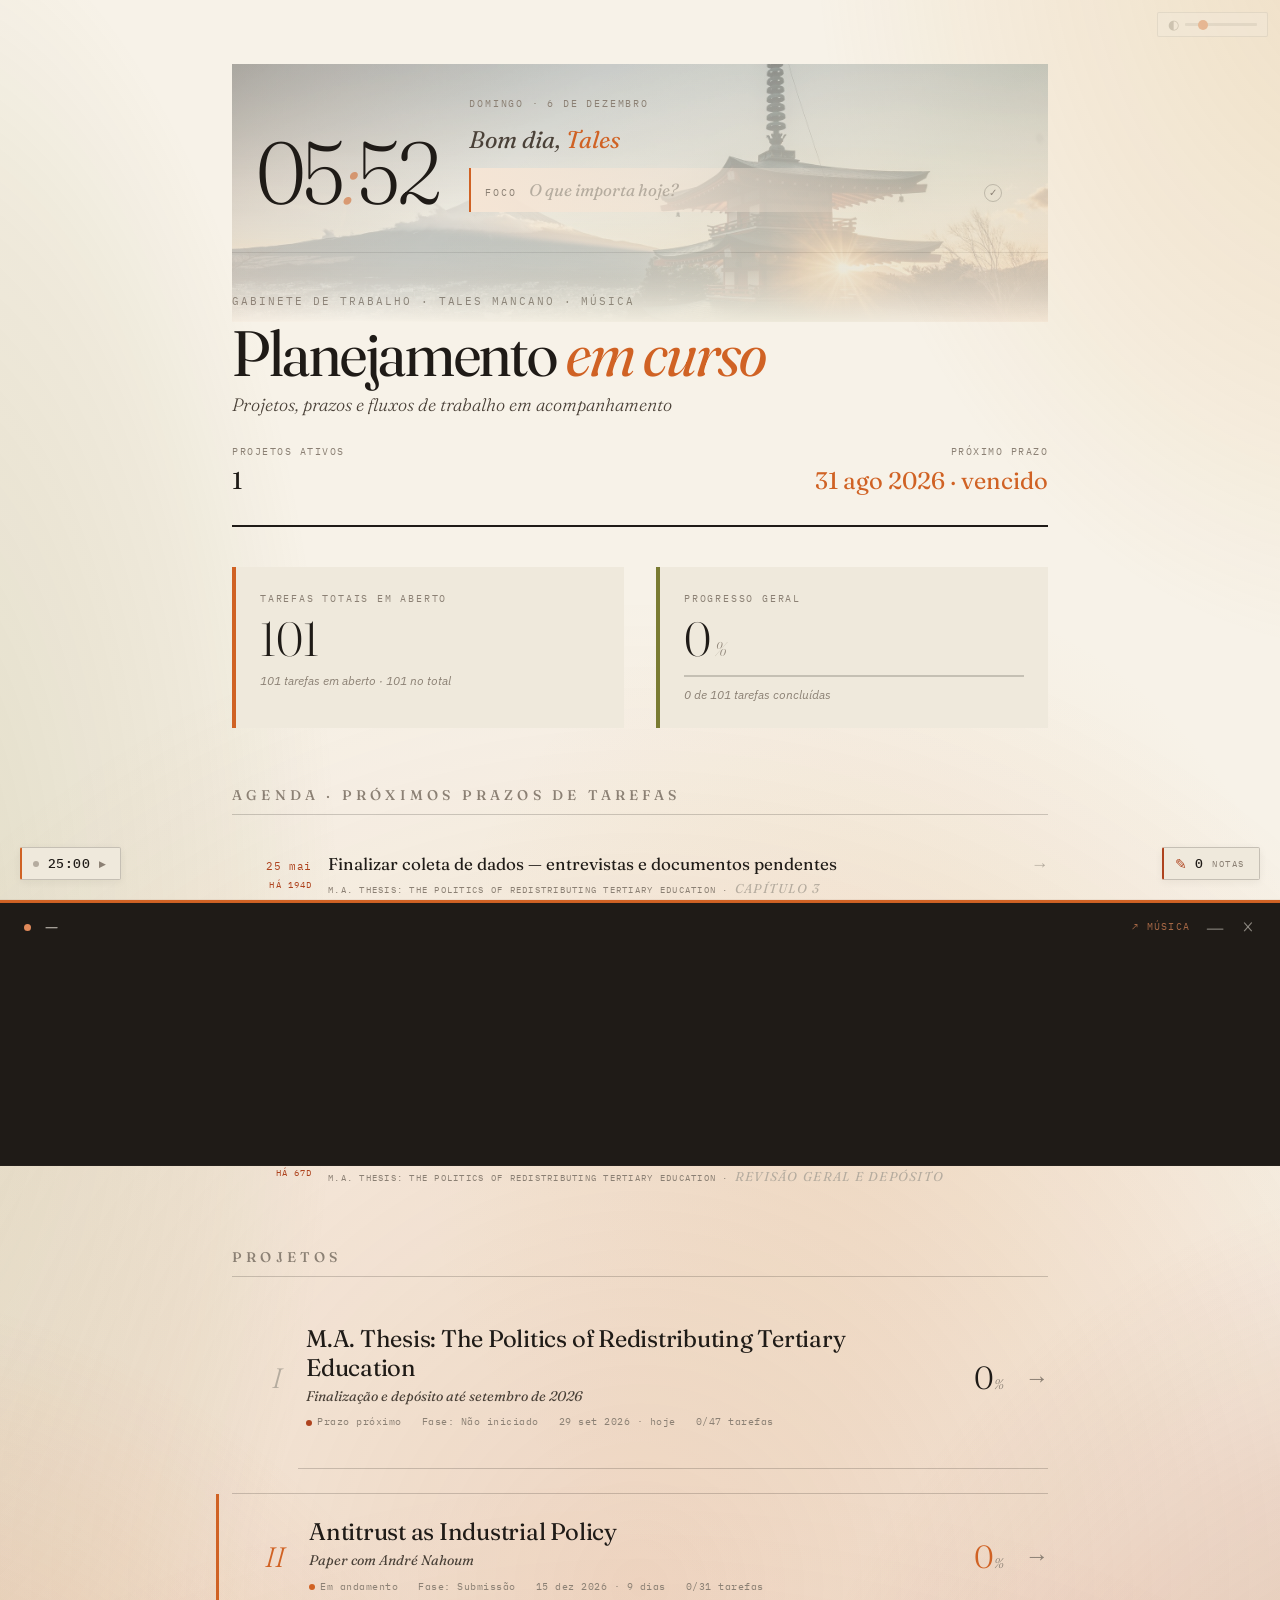
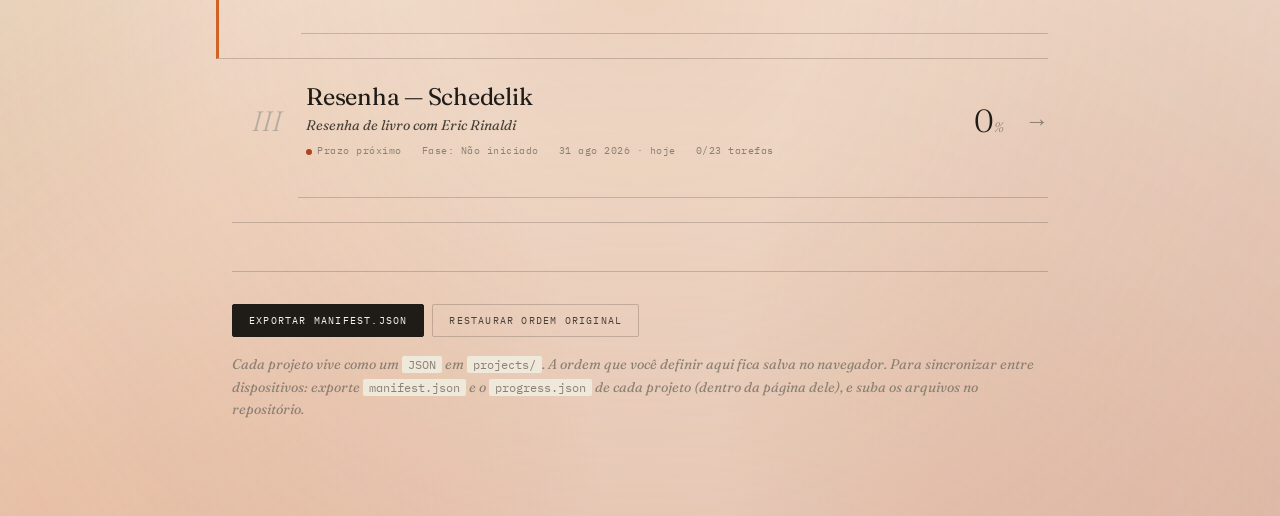
==== index.html @ 30a835f6 "Quicklist as floating widget, additive deadline breakdown, wallpaper bleed - Quicklist moved to a fl" ====
<!DOCTYPE html>
<html lang="pt-BR">
<head>
<meta charset="UTF-8">
<meta name="viewport" content="width=device-width, initial-scale=1.0">
<title>Planejamento — Tales Mancano</title>
<link rel="preconnect" href="https://fonts.googleapis.com">
<link rel="preconnect" href="https://fonts.gstatic.com" crossorigin>
<link href="https://fonts.googleapis.com/css2?family=Fraunces:opsz,wght,SOFT@9..144,300..800,0..100&family=IBM+Plex+Sans:wght@400;500;600&family=IBM+Plex+Mono:wght@400;500&display=swap" rel="stylesheet">
<link rel="stylesheet" href="assets/styles.css">
<script src="assets/shared.js" defer></script>
</head>
<body>

<div class="container">

<section class="today-panel">
  <div class="today-time" id="todayTime">—<span class="sep">:</span>—</div>
  <div class="today-right">
    <div class="today-date" id="todayDate">—</div>
    <div class="today-greeting" id="todayGreeting">Olá, <em>Tales</em></div>
    <div class="today-focus-wrap">
      <span class="today-focus-label">Foco</span>
      <input type="text" class="today-focus-input" id="todayFocus"
        placeholder="O que importa hoje?" maxlength="120">
      <button type="button" class="today-focus-check" id="todayFocusCheck"
        aria-label="Marcar foco como concluído" title="Marcar como concluído">✓</button>
    </div>
  </div>
</section>

<header class="masthead">
  <div class="eyebrow">Gabinete de Trabalho · Tales Mancano · <a href="music.html">Música</a></div>
  <h1 class="title">Planejamento <em>em curso</em></h1>
  <p class="subtitle">Projetos, prazos e fluxos de trabalho em acompanhamento</p>

  <div class="meta-row">
    <div class="meta-block">
      <div class="meta-label">Projetos ativos</div>
      <div class="meta-value" id="activeCount">—</div>
    </div>
    <div class="meta-block right">
      <div class="meta-label">Próximo prazo</div>
      <div class="meta-value accent" id="nextDeadline">—</div>
    </div>
  </div>
</header>

<section class="stat-grid">
  <div class="stat-card">
    <div class="stat-label">Tarefas totais em aberto</div>
    <div class="stat-number"><span id="openTasks">—</span></div>
    <div class="stat-meta" id="openTasksMeta">— em todos os projetos</div>
  </div>
  <div class="stat-card done-card">
    <div class="stat-label">Progresso geral</div>
    <div class="stat-number"><span id="overallPct">—</span><span class="unit">%</span></div>
    <div class="stat-bar"><div class="stat-bar-fill" id="overallBar" style="width: 0%"></div></div>
    <div class="stat-meta" id="overallMeta">— de — tarefas concluídas</div>
  </div>
</section>

<h2 class="section-heading">Agenda · próximos prazos de tarefas</h2>
<div id="agendaList" class="agenda-empty">—</div>

<h2 class="section-heading">Projetos</h2>

<div id="projectList" class="loading">Carregando projetos…</div>

<!-- Lista rápida agora vive em um widget flutuante (canto inferior-direito, arrastável).
     Injetado e estilizado por shared.js — mesmo padrão do Pomodoro. -->
<div id="quicklistWidget" class="ql-widget">
  <button type="button" class="ql-pill" id="qlPill" aria-label="Lista rápida">
    <span class="ql-pill-icon">✎</span>
    <span class="ql-pill-count" id="qlPillCount">0</span>
    <span class="ql-pill-label">notas</span>
  </button>
  <div class="ql-panel" id="qlPanel" hidden>
    <div class="ql-panel-head">
      <div class="ql-panel-title">Lista rápida</div>
      <div class="ql-panel-meta" id="qlPanelMeta">—</div>
    </div>
    <div id="quicklistItems" class="ql-items"></div>
    <div class="task-add">
      <input type="text" class="task-add-input" id="quicklistInput"
        placeholder="Nova nota…" onkeydown="qlKey(event)">
      <button class="task-add-btn" onclick="qlAdd()">+</button>
    </div>
    <p class="quicklist-note">Salvo neste navegador · não sincroniza entre dispositivos</p>
  </div>
</div>

<footer class="footer">
  <div class="controls">
    <button class="btn primary" onclick="exportManifest()">Exportar manifest.json</button>
    <button class="btn" onclick="resetProjectOrder()">Restaurar ordem original</button>
  </div>
  <p class="footer-note">
    Cada projeto vive como um <code>JSON</code> em <code>projects/</code>.
    A ordem que você definir aqui fica salva no navegador.
    Para sincronizar entre dispositivos: exporte <code>manifest.json</code> e o
    <code>progress.json</code> de cada projeto (dentro da página dele), e suba os
    arquivos no repositório.
  </p>
</footer>

</div>

<div class="toast" id="toast"></div>

<div class="intensity-ctrl" id="intensityCtrl">
  <span class="intensity-icon">◐</span>
  <input type="range" class="intensity-range" id="intensityRange"
    min="30" max="600" value="150" step="10"
    oninput="setIntensity(this.value)">
</div>

<div class="mini-player" id="miniPlayer">
  <div class="mini-player-bar">
    <div class="now-playing-dot"></div>
    <div class="mini-player-name" id="playerTrackName">—</div>
    <a class="mini-player-link" href="music.html">↗ música</a>
    <button class="mini-player-close" onclick="closePlayer()" aria-label="Fechar">×</button>
  </div>
  <iframe id="playerIframe"
    allow="autoplay; encrypted-media"
    allowfullscreen
    title="Player de música"></iframe>
</div>

<script>
const ROMAN = ['I', 'II', 'III', 'IV', 'V', 'VI', 'VII', 'VIII', 'IX', 'X'];
const STORAGE_PREFIX = 'planning-repo:project:';

function today() { return new Date(); }

async function loadManifest() {
  try {
    const res = await fetch('projects/manifest.json?t=' + Date.now());
    if (!res.ok) throw new Error('HTTP ' + res.status);
    return await res.json();
  } catch (e) {
    console.error('Falha ao carregar manifest:', e);
    return { projects: [] };
  }
}

async function loadProject(id) {
  // Tenta localStorage primeiro (estado mais recente do navegador)
  const localKey = STORAGE_PREFIX + id;
  try {
    const local = localStorage.getItem(localKey);
    if (local) {
      const parsed = JSON.parse(local);
      if (parsed && parsed.phases) return parsed;
    }
  } catch (e) {}

  // Fallback: fetch do JSON canônico no repo
  try {
    const res = await fetch('projects/' + id + '.json?t=' + Date.now());
    if (!res.ok) throw new Error('HTTP ' + res.status);
    return await res.json();
  } catch (e) {
    console.error('Falha ao carregar projeto', id, e);
    return null;
  }
}

function projectStats(project) {
  if (!project || !Array.isArray(project.phases)) {
    return { done: 0, total: 0, pct: 0, currentPhase: null, openTasks: 0 };
  }

  let done = 0, total = 0;
  let currentPhase = null;
  const now = today();

  project.phases.forEach(phase => {
    if (!Array.isArray(phase.tasks)) return;
    phase.tasks.forEach(t => {
      total++;
      if (t.done) done++;
    });
    if (phase.start && phase.end) {
      const s = new Date(phase.start);
      const e = new Date(phase.end);
      if (now >= s && now <= e && !currentPhase) {
        currentPhase = phase;
      }
    }
  });

  return {
    done,
    total,
    pct: total ? Math.round(done / total * 100) : 0,
    currentPhase,
    openTasks: total - done
  };
}

function formatDeadline(dateStr) {
  if (!dateStr) return '—';
  const d = new Date(dateStr);
  if (isNaN(d.getTime())) return '—';
  const months = ['jan', 'fev', 'mar', 'abr', 'mai', 'jun', 'jul', 'ago', 'set', 'out', 'nov', 'dez'];
  return d.getDate() + ' ' + months[d.getMonth()] + ' ' + d.getFullYear();
}

function daysUntil(dateStr) {
  if (!dateStr) return null;
  const d = new Date(dateStr);
  if (isNaN(d.getTime())) return null;
  return Math.max(0, Math.ceil((d - today()) / (1000 * 60 * 60 * 24)));
}

function timeUntilLabel(ms) {
  if (typeof window.formatRelativeMs === 'function') return window.formatRelativeMs(ms);
  if (ms <= 0) return '0d';
  const d = Math.floor(ms / (1000 * 60 * 60 * 24));
  const h = Math.floor((ms % (1000 * 60 * 60 * 24)) / (1000 * 60 * 60));
  return d + 'd ' + h + 'h';
}

function daysLabel(days) {
  if (typeof window.formatRelativeDays === 'function') return window.formatRelativeDays(days);
  return days + ' dias';
}

function isProjectActive(project) {
  if (!project || !project.deadline) return false;
  const d = new Date(project.deadline);
  return today() <= d;
}

function isProjectDone(project) {
  const stats = projectStats(project);
  return stats.total > 0 && stats.done === stats.total;
}

function projectCardHTML(meta, project, index) {
  const stats = projectStats(project);
  const active = isProjectActive(project) && !isProjectDone(project);
  const done = isProjectDone(project);
  const days = daysUntil(project ? project.deadline : meta.deadline);
  const deadline = formatDeadline(project ? project.deadline : meta.deadline);
  const urgent = days !== null && days <= 30 && !done;

  const currentLabel = stats.currentPhase
    ? stats.currentPhase.name.split('—')[0].trim()
    : (done ? 'Concluído' : 'Não iniciado');

  const statusDot = done ? 'done' : active ? 'active' : urgent ? 'urgent' : '';
  const statusLabel = done ? 'Concluído' : active ? 'Em andamento' : urgent ? 'Prazo próximo' : 'Pendente';

  return `
    <a href="project.html?id=${encodeURIComponent(meta.id)}" class="project-card-link" draggable="true" data-id="${escapeHtml(meta.id)}">
      <article class="project-card ${active ? 'active' : ''} ${done ? 'done' : ''}">
        <div class="project-roman">${ROMAN[index] || (index + 1)}</div>
        <div class="project-info">
          <h3 class="project-name">${escapeHtml(meta.name)}</h3>
          ${meta.subtitle ? `<p class="project-subtitle">${escapeHtml(meta.subtitle)}</p>` : ''}
          <div class="project-meta-row">
            <span><span class="dot ${statusDot}"></span>${statusLabel}</span>
            <span>Fase: ${escapeHtml(currentLabel)}</span>
            <span>${deadline}${days !== null && !done ? ' · ' + daysLabel(days) : ''}</span>
            <span>${stats.done}/${stats.total} tarefas</span>
          </div>
        </div>
        <div class="project-stats-cell">
          <span class="drag-handle" aria-label="Arrastar para reordenar" title="Arrastar para reordenar">⋮⋮</span>
          <div class="project-pct-block">
            <div class="project-pct">${stats.pct}<span class="mark">%</span></div>
          </div>
          <div class="project-arrow">→</div>
        </div>
        <div class="project-mini-bar" style="grid-column: 1 / -1;">
          <div class="project-mini-bar-fill" style="width: ${stats.pct}%"></div>
        </div>
      </article>
    </a>
  `;
}

// ── ORDEM CUSTOMIZADA DOS PROJETOS ─────────
// Os IDs em ordem ficam em localStorage. Caso falte algum (projeto novo),
// é anexado ao final na ordem do manifest.
const PROJECT_ORDER_KEY = 'planning-repo:project-order';

function loadProjectOrder() {
  try {
    const raw = localStorage.getItem(PROJECT_ORDER_KEY);
    if (!raw) return null;
    const arr = JSON.parse(raw);
    return Array.isArray(arr) ? arr : null;
  } catch (e) { return null; }
}

function saveProjectOrder(ids) {
  try { localStorage.setItem(PROJECT_ORDER_KEY, JSON.stringify(ids)); } catch (e) {}
}

function applyProjectOrder(manifestProjects) {
  const stored = loadProjectOrder();
  if (!stored) return manifestProjects;
  const byId = {};
  manifestProjects.forEach(p => { byId[p.id] = p; });
  const ordered = [];
  stored.forEach(id => { if (byId[id]) { ordered.push(byId[id]); delete byId[id]; } });
  // Anexa projetos novos que não estavam na ordem salva
  manifestProjects.forEach(p => { if (byId[p.id]) ordered.push(p); });
  return ordered;
}

function installProjectDnD() {
  const list = document.getElementById('projectList');
  if (!list) return;
  let dragId = null;

  list.querySelectorAll('.project-card-link').forEach(link => {
    link.addEventListener('dragstart', (e) => {
      dragId = link.dataset.id;
      link.classList.add('dragging');
      e.dataTransfer.effectAllowed = 'move';
      try { e.dataTransfer.setData('text/plain', dragId); } catch (err) {}
    });
    link.addEventListener('dragend', () => {
      link.classList.remove('dragging');
      list.querySelectorAll('.project-card-link').forEach(el => {
        el.classList.remove('drop-above', 'drop-below');
      });
      dragId = null;
    });
    link.addEventListener('dragover', (e) => {
      if (!dragId || link.dataset.id === dragId) return;
      e.preventDefault();
      const rect = link.getBoundingClientRect();
      const after = (e.clientY - rect.top) > rect.height / 2;
      link.classList.toggle('drop-above', !after);
      link.classList.toggle('drop-below', after);
    });
    link.addEventListener('dragleave', () => {
      link.classList.remove('drop-above', 'drop-below');
    });
    link.addEventListener('drop', (e) => {
      e.preventDefault();
      if (!dragId || link.dataset.id === dragId) return;
      const rect = link.getBoundingClientRect();
      const after = (e.clientY - rect.top) > rect.height / 2;
      const ids = [...list.querySelectorAll('.project-card-link')].map(el => el.dataset.id);
      const from = ids.indexOf(dragId);
      let to = ids.indexOf(link.dataset.id);
      if (from < 0 || to < 0) return;
      ids.splice(from, 1);
      to = ids.indexOf(link.dataset.id);
      if (after) to = to + 1;
      ids.splice(to, 0, dragId);
      saveProjectOrder(ids);
      // Re-renderiza chamando render() de novo
      render();
    });
    // Evita que o click pós-drag abra o projeto: o "drag" do anchor não
    // dispara click no fim, então não precisa de proteção extra.
  });
}

function escapeHtml(s) {
  return String(s).replace(/[&<>"']/g, c => ({
    '&': '&amp;', '<': '&lt;', '>': '&gt;', '"': '&quot;', "'": '&#39;'
  }[c]));
}

async function render() {
  const manifest = await loadManifest();
  const listEl = document.getElementById('projectList');

  if (!manifest.projects || manifest.projects.length === 0) {
    listEl.className = 'empty-state';
    listEl.innerHTML = 'Nenhum projeto cadastrado ainda. Adicione um arquivo em <code>projects/</code> e referencie em <code>manifest.json</code>.';
    return;
  }

  // Aplica ordem customizada salva (drag-and-drop do usuário)
  manifest.projects = applyProjectOrder(manifest.projects);
  const hasCustomOrder = !!loadProjectOrder();

  // Carrega todos os projetos em paralelo
  const projects = await Promise.all(manifest.projects.map(m => loadProject(m.id)));

  // Estatísticas agregadas
  let totalDone = 0, totalTasks = 0, activeProjects = 0;
  let nearestDeadline = null;

  projects.forEach((p, i) => {
    const meta = manifest.projects[i];
    if (p) {
      const stats = projectStats(p);
      totalDone += stats.done;
      totalTasks += stats.total;
      if (isProjectActive(p) && !isProjectDone(p)) activeProjects++;
      const dl = p.deadline || meta.deadline;
      if (dl && !isProjectDone(p)) {
        const d = new Date(dl);
        if (!nearestDeadline || d < nearestDeadline) nearestDeadline = d;
      }
    } else if (meta.deadline) {
      const d = new Date(meta.deadline);
      if (!nearestDeadline || d < nearestDeadline) nearestDeadline = d;
      activeProjects++;
    }
  });

  document.getElementById('activeCount').textContent = activeProjects;
  document.getElementById('nextDeadline').textContent = nearestDeadline
    ? formatDeadline(nearestDeadline.toISOString()) + ' · ' + timeUntilLabel(nearestDeadline - today())
    : '—';
  document.getElementById('openTasks').textContent = totalTasks - totalDone;
  document.getElementById('openTasksMeta').textContent = (totalTasks - totalDone) + ' tarefas em aberto · ' + totalTasks + ' no total';
  const ovPct = totalTasks ? Math.round(totalDone / totalTasks * 100) : 0;
  document.getElementById('overallPct').textContent = ovPct;
  document.getElementById('overallBar').style.width = ovPct + '%';
  document.getElementById('overallMeta').textContent = totalDone + ' de ' + totalTasks + ' tarefas concluídas';

  // Ordem = manifest (já reordenado pelo drag salvo, se houver).
  // Projetos concluídos vão pro fim, exceto se o user salvou ordem customizada.
  let ranked = manifest.projects.map((m, i) => ({ meta: m, project: projects[i], idx: i }));
  if (!hasCustomOrder) {
    ranked.sort((a, b) => {
      const aDone = a.project ? isProjectDone(a.project) : false;
      const bDone = b.project ? isProjectDone(b.project) : false;
      if (aDone !== bDone) return aDone ? 1 : -1;
      return 0;
    });
  }

  listEl.className = 'project-list';
  listEl.innerHTML = ranked.map((r, i) => projectCardHTML(r.meta, r.project, i)).join('');

  installProjectDnD();
  renderAgenda(manifest.projects, projects);
}

function renderAgenda(metas, projects) {
  const items = [];
  projects.forEach((p, i) => {
    if (!p || !Array.isArray(p.phases)) return;
    const projName = (metas[i] && metas[i].name) || p.name || metas[i].id;
    const projId = metas[i].id;
    p.phases.forEach(phase => {
      if (!Array.isArray(phase.tasks)) return;
      phase.tasks.forEach((t, ti) => {
        if (!t.deadline || t.done) return;
        items.push({
          projId,
          projName,
          phaseName: phase.name,
          phaseId: phase.id,
          task: t.text,
          deadline: t.deadline,
        });
      });
    });
  });

  const el = document.getElementById('agendaList');
  if (!el) return;
  if (items.length === 0) {
    el.className = 'agenda-empty';
    el.innerHTML = 'Nenhuma tarefa com prazo ainda. Abra um projeto e clique em <code>+ data</code> em uma tarefa para definir.';
    return;
  }
  items.sort((a, b) => a.deadline.localeCompare(b.deadline));
  const now = today();
  const monthsShort = ['jan', 'fev', 'mar', 'abr', 'mai', 'jun', 'jul', 'ago', 'set', 'out', 'nov', 'dez'];
  el.className = 'agenda-list';
  el.innerHTML = items.slice(0, 8).map(it => {
    const d = new Date(it.deadline + 'T23:59:59');
    const days = Math.ceil((d - now) / 86400000);
    let cls = '';
    let rel;
    if (days < 0) { cls = 'overdue'; rel = 'há ' + (-days) + 'd'; }
    else if (days === 0) { cls = 'urgent'; rel = 'hoje'; }
    else if (days <= 7) { cls = 'urgent'; rel = 'em ' + days + 'd'; }
    else { rel = daysLabel(days); }
    const dateLabel = d.getDate() + ' ' + monthsShort[d.getMonth()];
    const phaseShort = (it.phaseName || '').split('—')[0].trim();
    return `
      <a class="agenda-row ${cls}" href="project.html?id=${encodeURIComponent(it.projId)}">
        <div class="agenda-date">${dateLabel}<span class="agenda-rel">${rel}</span></div>
        <div class="agenda-content">
          <div class="agenda-task">${escapeHtml(it.task)}</div>
          <div class="agenda-project">${escapeHtml(it.projName)} · <span class="agenda-phase">${escapeHtml(phaseShort)}</span></div>
        </div>
        <div class="agenda-arrow">→</div>
      </a>`;
  }).join('');
}

render();

// ── EXPORT MANIFEST / RESET ORDER ─────────
async function exportManifest() {
  const manifest = await loadManifest();
  manifest.projects = applyProjectOrder(manifest.projects);
  const blob = new Blob([JSON.stringify(manifest, null, 2)], { type: 'application/json' });
  const url = URL.createObjectURL(blob);
  const a = document.createElement('a');
  a.href = url; a.download = 'manifest.json';
  document.body.appendChild(a); a.click();
  document.body.removeChild(a);
  URL.revokeObjectURL(url);
}

function resetProjectOrder() {
  if (!confirm('Voltar para a ordem original do repositório?')) return;
  try { localStorage.removeItem(PROJECT_ORDER_KEY); } catch (e) {}
  render();
}
window.exportManifest = exportManifest;
window.resetProjectOrder = resetProjectOrder;

// ── QUICKLIST ──────────────────────────────
const QL_KEY = 'planning-repo:quicklist';

function qlLoad() {
  try { return JSON.parse(localStorage.getItem(QL_KEY)) || { items: [] }; }
  catch (e) { return { items: [] }; }
}
function qlSave(d) {
  try { localStorage.setItem(QL_KEY, JSON.stringify(d)); } catch (e) {}
}
function qlRender() {
  const { items } = qlLoad();
  const el = document.getElementById('quicklistItems');
  const count = document.getElementById('qlPillCount');
  const meta = document.getElementById('qlPanelMeta');
  if (count) {
    const open = items.filter(it => !it.done).length;
    count.textContent = open;
  }
  if (meta) {
    const done = items.filter(it => it.done).length;
    meta.textContent = items.length === 0 ? 'vazio' : (done + ' de ' + items.length + ' feitas');
  }
  if (!el) return;
  if (items.length === 0) {
    el.innerHTML = '<div class="quicklist-empty">Vazio — adicione uma nota.</div>';
    return;
  }
  el.innerHTML = items.map((item, i) => `
    <div class="task">
      <input type="checkbox" class="task-cb" ${item.done ? 'checked' : ''}
        onchange="qlToggle(${i})">
      <span class="task-text${item.done ? ' done' : ''}" contenteditable="false"
        ondblclick="qlStartEdit(this,${i})"
        onblur="qlFinishEdit(this,${i})"
        onkeydown="qlEditKey(event,this,${i})">${escapeHtml(item.text)}</span>
      <button class="task-del" onclick="qlDel(${i})">×</button>
    </div>`).join('');
}

// ── QUICKLIST: toggle, drag, posição persistida ──
const QL_POS_KEY = 'planning-repo:quicklist-pos';

function installQuicklistWidget() {
  const widget = document.getElementById('quicklistWidget');
  const pill = document.getElementById('qlPill');
  const panel = document.getElementById('qlPanel');
  if (!widget || !pill || !panel) return;

  // restaurar posição
  try {
    const raw = localStorage.getItem(QL_POS_KEY);
    if (raw) {
      const pos = JSON.parse(raw);
      if (pos && typeof pos.top === 'number' && typeof pos.left === 'number') {
        applyQlPosition(pos.top, pos.left);
      }
    }
  } catch (e) {}

  // toggle do panel via click (sem drag)
  let dragState = null;
  let moved = false;
  pill.addEventListener('pointerdown', (ev) => {
    if (ev.button !== undefined && ev.button !== 0) return;
    const rect = widget.getBoundingClientRect();
    dragState = { startX: ev.clientX, startY: ev.clientY, origLeft: rect.left, origTop: rect.top };
    moved = false;
    widget.classList.add('dragging');
    pill.setPointerCapture && pill.setPointerCapture(ev.pointerId);
    ev.preventDefault();
  });
  pill.addEventListener('pointermove', (ev) => {
    if (!dragState) return;
    const dx = ev.clientX - dragState.startX;
    const dy = ev.clientY - dragState.startY;
    if (!moved && Math.hypot(dx, dy) > 4) moved = true;
    applyQlPosition(dragState.origTop + dy, dragState.origLeft + dx);
  });
  function endDrag(ev) {
    if (!dragState) return;
    widget.classList.remove('dragging');
    try { pill.releasePointerCapture && pill.releasePointerCapture(ev.pointerId); } catch (e) {}
    if (moved) {
      const rect = widget.getBoundingClientRect();
      try { localStorage.setItem(QL_POS_KEY, JSON.stringify({ top: rect.top, left: rect.left })); } catch (e) {}
      const swallow = (e) => { e.stopPropagation(); e.preventDefault(); pill.removeEventListener('click', swallow, true); };
      pill.addEventListener('click', swallow, true);
    }
    dragState = null;
  }
  pill.addEventListener('pointerup', endDrag);
  pill.addEventListener('pointercancel', endDrag);

  pill.addEventListener('click', () => {
    panel.hidden = !panel.hidden;
  });

  // fechar ao clicar fora
  document.addEventListener('click', (ev) => {
    if (!widget.contains(ev.target) && !panel.hidden) {
      panel.hidden = true;
    }
  });
}

function applyQlPosition(top, left) {
  const widget = document.getElementById('quicklistWidget');
  if (!widget) return;
  const w = widget.offsetWidth || 130;
  const h = widget.offsetHeight || 40;
  top = Math.max(4, Math.min(window.innerHeight - h - 4, top));
  left = Math.max(4, Math.min(window.innerWidth - w - 4, left));
  widget.style.top = top + 'px';
  widget.style.left = left + 'px';
  widget.style.bottom = 'auto';
  widget.style.right = 'auto';
}
function qlAdd() {
  const inp = document.getElementById('quicklistInput');
  const txt = inp.value.trim();
  if (!txt) return;
  const d = qlLoad();
  d.items.push({ text: txt, done: false });
  qlSave(d); inp.value = ''; qlRender(); inp.focus();
}
function qlKey(e) { if (e.key === 'Enter') qlAdd(); }
function qlToggle(i) {
  const d = qlLoad(); d.items[i].done = !d.items[i].done; qlSave(d); qlRender();
}
function qlDel(i) {
  const d = qlLoad(); d.items.splice(i, 1); qlSave(d); qlRender();
}
function qlStartEdit(el, i) { el.contentEditable = 'true'; el.focus(); }
function qlFinishEdit(el, i) {
  el.contentEditable = 'false';
  const txt = el.textContent.trim();
  if (!txt) { qlRender(); return; }
  const d = qlLoad(); d.items[i].text = txt; qlSave(d);
}
function qlEditKey(e, el, i) {
  if (e.key === 'Enter') { e.preventDefault(); el.blur(); }
  if (e.key === 'Escape') { const d = qlLoad(); el.textContent = d.items[i]?.text || ''; el.blur(); }
}
qlRender();
installQuicklistWidget();

// ── INTENSITY CONTROL ─────────────────────
const INT_KEY = 'planning-repo:bg-intensity';
function setIntensity(v) {
  document.documentElement.style.setProperty('--bg-a', (v / 100).toFixed(2));
  try { localStorage.setItem(INT_KEY, v); } catch(e) {}
}
window.setIntensity = setIntensity;
try {
  const sv = localStorage.getItem(INT_KEY);
  if (sv) {
    document.documentElement.style.setProperty('--bg-a', (sv / 100).toFixed(2));
    document.getElementById('intensityRange').value = sv;
  }
} catch(e) {}

// ── MINI-PLAYER PERSISTENTE ───────────────
const NP_KEY = 'planning-repo:nowplaying';

function initPlayer() {
  try {
    const raw = localStorage.getItem(NP_KEY);
    if (!raw) return;
    const { id, list, name } = JSON.parse(raw);
    if (!id) return;
    document.getElementById('playerTrackName').textContent = name;
    document.getElementById('playerIframe').src =
      'https://www.youtube.com/embed/' + id + '?autoplay=1&list=' + list + '&rel=0&modestbranding=1';
    document.getElementById('miniPlayer').classList.add('active');
    document.querySelector('.container').style.paddingBottom = '18rem';
  } catch(e) {}
}

function closePlayer() {
  document.getElementById('miniPlayer').classList.remove('active');
  setTimeout(() => { document.getElementById('playerIframe').src = ''; }, 340);
  document.querySelector('.container').style.paddingBottom = '';
  try { localStorage.removeItem(NP_KEY); } catch(e) {}
}

window.closePlayer = closePlayer;
initPlayer();

// ── TODAY PANEL: relógio, saudação, foco ─
function pad2(n) { return n < 10 ? '0' + n : '' + n; }

function updateClock() {
  const now = new Date();
  const h = pad2(now.getHours());
  const m = pad2(now.getMinutes());
  const el = document.getElementById('todayTime');
  if (el) el.innerHTML = h + '<span class="sep">:</span>' + m;
}

function updateGreeting() {
  const h = new Date().getHours();
  let g;
  if (h < 5) g = 'Boa madrugada';
  else if (h < 12) g = 'Bom dia';
  else if (h < 18) g = 'Boa tarde';
  else g = 'Boa noite';
  const el = document.getElementById('todayGreeting');
  if (el) el.innerHTML = g + ', <em>Tales</em>';
}

function updateDate() {
  const now = new Date();
  const wd = ['domingo', 'segunda', 'terça', 'quarta', 'quinta', 'sexta', 'sábado'][now.getDay()];
  const months = ['janeiro', 'fevereiro', 'março', 'abril', 'maio', 'junho',
                  'julho', 'agosto', 'setembro', 'outubro', 'novembro', 'dezembro'];
  const el = document.getElementById('todayDate');
  if (el) el.textContent = wd + ' · ' + now.getDate() + ' de ' + months[now.getMonth()];
}

const FOCUS_KEY_PREFIX = 'planning-repo:focus:';
function focusKey() {
  const d = new Date();
  return FOCUS_KEY_PREFIX + d.getFullYear() + '-' + pad2(d.getMonth() + 1) + '-' + pad2(d.getDate());
}
function initFocus() {
  const inp = document.getElementById('todayFocus');
  const btn = document.getElementById('todayFocusCheck');
  if (!inp || !btn) return;
  let stored = null;
  try { stored = JSON.parse(localStorage.getItem(focusKey()) || 'null'); } catch(e) {}
  if (stored && typeof stored === 'object') {
    inp.value = stored.text || '';
    if (stored.done) {
      inp.classList.add('done');
      btn.classList.add('done');
    }
  }
  function save() {
    const text = inp.value.trim();
    const done = btn.classList.contains('done');
    if (!text && !done) {
      try { localStorage.removeItem(focusKey()); } catch(e) {}
      return;
    }
    try { localStorage.setItem(focusKey(), JSON.stringify({ text, done })); } catch(e) {}
  }
  inp.addEventListener('input', save);
  inp.addEventListener('blur', save);
  btn.addEventListener('click', () => {
    const isDone = btn.classList.toggle('done');
    inp.classList.toggle('done', isDone);
    save();
  });
}

updateClock();
updateGreeting();
updateDate();
initFocus();
setInterval(() => { updateClock(); updateGreeting(); }, 30000);

// ── MOUSE BLOOM ───────────────────────────
document.addEventListener('mousemove', e => {
  document.documentElement.style.setProperty('--mx', (e.clientX / window.innerWidth * 100).toFixed(1) + '%');
  document.documentElement.style.setProperty('--my', (e.clientY / window.innerHeight * 100).toFixed(1) + '%');
});
</script>

</body>
</html>
---- assets/styles.css ----
/* ============================================
   GABINETE DE PLANEJAMENTO — estilos compartilhados
   ============================================ */

:root {
  --wp-url: none;
  --wp-a: 0.6;
  --paper: #F7F2E8;
  --paper-shade: #EFE9DC;
  --paper-deep: #E5DDCB;
  --ink: #1F1B17;
  --ink-soft: #4A4138;
  --ink-mute: #8B8074;
  --ink-faint: #B5AC9F;
  --accent: #D06224;
  --accent-deep: #AE431E;
  --accent-soft: #E0895A;
  --accent-tint: #F5E5D5;
  --done: #7A7B32;
  --done-tint: #EAEAC8;
  --warn: #C47A20;
  --danger: #AE431E;
  --rule: rgba(31, 27, 23, 0.20);
  --rule-soft: rgba(31, 27, 23, 0.11);
  --serif: 'Fraunces', Georgia, serif;
  --sans: 'IBM Plex Sans', -apple-system, sans-serif;
  --mono: 'IBM Plex Mono', 'Courier New', monospace;
  --bg-a: 1.5;
}

@media (prefers-color-scheme: dark) {
  :root {
    --paper: #1B1814;
    --paper-shade: #221E18;
    --paper-deep: #2A2520;
    --ink: #EDE4D3;
    --ink-soft: #C9BFAB;
    --ink-mute: #8A7F6E;
    --ink-faint: #5A5246;
    --accent: #D87050;
    --accent-deep: #C05535;
    --accent-soft: #E69070;
    --accent-tint: #3D2215;
    --done: #A8A848;
    --done-tint: #2E2E15;
    --warn: #D4903A;
    --danger: #C05535;
    --rule: rgba(237, 228, 211, 0.22);
    --rule-soft: rgba(237, 228, 211, 0.11);
  }
  body {
    background-image:
      radial-gradient(circle at var(--mx, 50%) var(--my, 75%),
        rgb(200 95 55 / calc(0.10 * var(--bg-a))) 0%, rgb(200 95 55 / calc(0.04 * var(--bg-a))) 35%, transparent 58%),
      radial-gradient(ellipse 130% 80% at 50% 132%,
        rgb(192 75 40 / calc(0.22 * var(--bg-a))) 0%, rgb(192 75 40 / calc(0.09 * var(--bg-a))) 38%,
        rgb(192 75 40 / calc(0.02 * var(--bg-a))) 62%, transparent 78%),
      radial-gradient(ellipse 90% 65% at -15% 106%,
        rgb(208 90 40 / calc(0.16 * var(--bg-a))) 0%, rgb(208 90 40 / calc(0.06 * var(--bg-a))) 45%, transparent 70%),
      radial-gradient(ellipse 82% 62% at 115% 100%,
        rgb(175 65 30 / calc(0.14 * var(--bg-a))) 0%, rgb(175 65 30 / calc(0.05 * var(--bg-a))) 48%, transparent 72%),
      radial-gradient(ellipse 62% 50% at 108% -5%,
        rgb(180 125 45 / calc(0.10 * var(--bg-a))) 0%, rgb(180 125 45 / calc(0.04 * var(--bg-a))) 52%, transparent 72%),
      radial-gradient(ellipse 48% 70% at -8% 45%,
        rgb(120 110 40 / calc(0.09 * var(--bg-a))) 0%, rgb(120 110 40 / calc(0.03 * var(--bg-a))) 52%, transparent 72%),
      radial-gradient(ellipse 55% 38% at 68% 52%,
        rgb(180 120 45 / calc(0.05 * var(--bg-a))) 0%, transparent 65%);
  }
}

* { box-sizing: border-box; margin: 0; padding: 0; }
html {
  font-size: 16px;
  background: var(--paper);
}

/* Wallpaper agora vive apenas no topo do site, dentro do .today-panel. */

body {
  font-family: var(--sans);
  background: transparent;
  color: var(--ink);
  line-height: 1.6;
  min-height: 100vh;
  font-feature-settings: "kern", "liga", "ss01";
  position: relative;
  background-image:
    radial-gradient(circle at var(--mx, 50%) var(--my, 75%),
      rgb(200 95 35 / calc(0.13 * var(--bg-a))) 0%, rgb(200 95 35 / calc(0.05 * var(--bg-a))) 35%, transparent 58%),
    radial-gradient(ellipse 130% 80% at 50% 132%,
      rgb(174 67 30 / calc(0.30 * var(--bg-a))) 0%, rgb(174 67 30 / calc(0.13 * var(--bg-a))) 38%,
      rgb(174 67 30 / calc(0.03 * var(--bg-a))) 62%, transparent 78%),
    radial-gradient(ellipse 90% 65% at -15% 106%,
      rgb(208 98 36 / calc(0.22 * var(--bg-a))) 0%, rgb(208 98 36 / calc(0.09 * var(--bg-a))) 45%, transparent 70%),
    radial-gradient(ellipse 82% 62% at 115% 100%,
      rgb(160 55 22 / calc(0.20 * var(--bg-a))) 0%, rgb(160 55 22 / calc(0.08 * var(--bg-a))) 48%, transparent 72%),
    radial-gradient(ellipse 62% 50% at 108% -5%,
      rgb(210 148 58 / calc(0.14 * var(--bg-a))) 0%, rgb(210 148 58 / calc(0.05 * var(--bg-a))) 52%, transparent 72%),
    radial-gradient(ellipse 48% 70% at -8% 45%,
      rgb(130 120 48 / calc(0.12 * var(--bg-a))) 0%, rgb(130 120 48 / calc(0.05 * var(--bg-a))) 52%, transparent 72%),
    radial-gradient(ellipse 55% 38% at 68% 52%,
      rgb(210 138 52 / calc(0.07 * var(--bg-a))) 0%, transparent 65%);
}

a { color: inherit; text-decoration: none; }

.container {
  max-width: 880px;
  margin: 0 auto;
  padding: 4rem 2rem 6rem;
}

@media (max-width: 640px) {
  .container { padding: 2.5rem 1.25rem 4rem; }
}

/* ============================================
   MASTHEAD (cabeçalho compartilhado)
   ============================================ */

.masthead {
  border-bottom: 2px solid var(--ink);
  padding-bottom: 1.5rem;
  margin-bottom: 2.5rem;
}

.eyebrow {
  font-family: var(--mono);
  font-size: 11px;
  letter-spacing: 0.18em;
  text-transform: uppercase;
  color: var(--ink-mute);
  margin-bottom: 0.75rem;
  display: flex;
  align-items: center;
  gap: 0.5rem;
}

.eyebrow a:hover { color: var(--accent); }

.title {
  font-family: var(--serif);
  font-variation-settings: "opsz" 144, "SOFT" 30;
  font-weight: 400;
  font-size: clamp(2.5rem, 6vw, 4rem);
  line-height: 0.95;
  letter-spacing: -0.02em;
  color: var(--ink);
  margin-bottom: 0.5rem;
}

.title em {
  font-style: italic;
  font-variation-settings: "opsz" 144, "SOFT" 30;
  color: var(--accent);
}

.subtitle {
  font-family: var(--serif);
  font-style: italic;
  font-size: 1.125rem;
  color: var(--ink-soft);
  font-weight: 300;
  font-variation-settings: "opsz" 14;
}

.meta-row {
  display: flex;
  justify-content: space-between;
  align-items: flex-end;
  margin-top: 1.5rem;
  flex-wrap: wrap;
  gap: 1rem;
}

.meta-block { display: flex; flex-direction: column; gap: 2px; }
.meta-block.right { text-align: right; }

.meta-label {
  font-family: var(--mono);
  font-size: 10px;
  letter-spacing: 0.15em;
  text-transform: uppercase;
  color: var(--ink-mute);
}

.meta-value {
  font-family: var(--serif);
  font-size: 1.5rem;
  font-weight: 400;
  color: var(--ink);
  font-variation-settings: "opsz" 36;
}

.meta-value.accent { color: var(--accent); }

/* Prazo: número grande de dias + breakdown aditivo terso */
.deadline-cascade {
  display: flex;
  flex-direction: column;
  align-items: flex-end;
  gap: 4px;
  font-feature-settings: "tnum";
  line-height: 1.05;
}

.dl-headline {
  font-family: var(--serif);
  font-variation-settings: "opsz" 144;
  font-weight: 400;
  font-size: 2.25rem;
  color: var(--accent);
  letter-spacing: -0.02em;
  line-height: 1;
}

.dl-headline .dl-headline-unit {
  font-size: 0.95rem;
  color: var(--ink-mute);
  font-style: italic;
  margin-left: 4px;
  font-variation-settings: "opsz" 18;
}

.dl-breakdown {
  display: flex;
  align-items: baseline;
  gap: 6px;
  font-family: var(--mono);
  font-size: 11px;
  letter-spacing: 0.04em;
  color: var(--ink-mute);
}

.dl-breakdown .dl-sep {
  color: var(--ink-faint);
  opacity: 0.7;
}

.dl-breakdown .dl-num {
  color: var(--ink-soft);
  font-feature-settings: "tnum";
}

.dl-breakdown .dl-unit {
  color: var(--ink-mute);
}

.dl-clock {
  font-family: var(--mono);
  font-size: 11px;
  color: var(--accent-deep);
  letter-spacing: 0.06em;
  font-feature-settings: "tnum";
}

.deadline-cascade.overdue .dl-headline,
.deadline-cascade.overdue .dl-clock,
.deadline-cascade.overdue .dl-num { color: var(--danger); }

/* ============================================
   SECTION HEADING
   ============================================ */

.section-heading {
  font-family: var(--serif);
  font-size: 0.875rem;
  text-transform: uppercase;
  letter-spacing: 0.3em;
  color: var(--ink-mute);
  margin: 3rem 0 1.5rem;
  padding-bottom: 0.5rem;
  border-bottom: 1px solid var(--rule);
  font-weight: 500;
}

/* ============================================
   STAT CARDS (overall progress, etc)
   ============================================ */

.stat-grid {
  display: grid;
  grid-template-columns: 1fr 1fr;
  gap: 2rem;
  margin-bottom: 3.5rem;
}

@media (max-width: 640px) {
  .stat-grid { grid-template-columns: 1fr; gap: 1.5rem; }
}

.stat-card {
  background: var(--paper-shade);
  padding: 1.5rem;
  border-left: 4px solid var(--accent);
}

.stat-card.done-card { border-left-color: var(--done); }

.stat-label {
  font-family: var(--mono);
  font-size: 10px;
  letter-spacing: 0.18em;
  text-transform: uppercase;
  color: var(--ink-mute);
  margin-bottom: 0.5rem;
}

.stat-number {
  font-family: var(--serif);
  font-size: 3rem;
  font-weight: 300;
  line-height: 1;
  font-variation-settings: "opsz" 144;
  color: var(--ink);
  margin-bottom: 0.5rem;
  font-feature-settings: "tnum";
}

.stat-number.small {
  font-size: 1.5rem;
  line-height: 1.2;
  font-style: italic;
  font-variation-settings: "opsz" 36;
}

.stat-number .unit {
  font-size: 1.25rem;
  color: var(--ink-mute);
  font-style: italic;
  margin-left: 0.25rem;
}

.stat-bar {
  height: 2px;
  background: var(--rule);
  position: relative;
  margin-top: 0.75rem;
}

.stat-bar-fill {
  position: absolute;
  height: 100%;
  background: linear-gradient(90deg, var(--accent) 0%, var(--accent-deep) 100%);
  transition: width 0.6s cubic-bezier(0.4, 0, 0.2, 1);
}

.done-card .stat-bar-fill { background: var(--done); }

.stat-meta {
  font-size: 12px;
  color: var(--ink-mute);
  margin-top: 0.5rem;
  font-style: italic;
}

/* ============================================
   PROJECT CARDS (landing page)
   ============================================ */

.project-list {
  display: flex;
  flex-direction: column;
  gap: 0;
}

.project-card {
  display: grid;
  grid-template-columns: 50px 1fr auto;
  gap: 1.5rem;
  padding: 1.5rem 0;
  border-bottom: 1px solid var(--rule);
  cursor: pointer;
  transition: background 0.2s, transform 0.15s;
  align-items: center;
}

.project-card:hover {
  background: var(--paper-shade);
  margin: 0 -1rem;
  padding: 1.5rem 1rem;
}

.project-card.active {
  border-left: 3px solid var(--accent);
  padding-left: 1rem;
  margin-left: -1rem;
}

.project-card-link {
  display: block;
  text-decoration: none;
  color: inherit;
  transition: opacity 0.15s;
}

.project-card-link.dragging {
  opacity: 0.35;
}

.project-card-link.drop-above {
  border-top: 2px solid var(--accent);
}

.project-card-link.drop-below {
  border-bottom: 2px solid var(--accent);
}

.drag-handle {
  display: inline-flex;
  align-items: center;
  justify-content: center;
  width: 20px;
  height: 20px;
  color: var(--ink-faint);
  font-size: 14px;
  line-height: 1;
  cursor: grab;
  opacity: 0;
  transition: opacity 0.15s, color 0.15s;
  user-select: none;
  flex-shrink: 0;
  font-family: var(--sans);
}

.project-card:hover .drag-handle,
.task:hover .drag-handle {
  opacity: 0.7;
}

.drag-handle:hover { color: var(--accent); opacity: 1; }
.drag-handle:active { cursor: grabbing; }

.task .drag-handle {
  width: 16px;
  height: 16px;
  font-size: 11px;
  margin-top: 4px;
}

.task.dragging { opacity: 0.35; }
.task.drop-above { border-top: 2px solid var(--accent); }
.task.drop-below { border-bottom: 2px solid var(--accent); }

@media (max-width: 640px) {
  .project-card { grid-template-columns: 32px 1fr; gap: 0.75rem; }
  .project-stats-cell { grid-column: 2; padding-left: 0; }
}

.project-roman {
  font-family: var(--serif);
  font-size: 1.75rem;
  font-style: italic;
  color: var(--ink-faint);
  font-weight: 300;
  font-variation-settings: "opsz" 36;
  text-align: right;
  line-height: 1;
}

.project-card.active .project-roman { color: var(--accent); }
.project-card.done .project-roman { color: var(--done); }

.project-info { min-width: 0; }

.project-name {
  font-family: var(--serif);
  font-size: 1.5rem;
  font-weight: 400;
  font-variation-settings: "opsz" 36;
  color: var(--ink);
  line-height: 1.2;
  margin-bottom: 0.25rem;
  letter-spacing: -0.01em;
}

.project-subtitle {
  font-size: 0.875rem;
  color: var(--ink-soft);
  line-height: 1.4;
  font-style: italic;
  font-family: var(--serif);
}

.project-meta-row {
  display: flex;
  gap: 1.25rem;
  margin-top: 0.5rem;
  font-family: var(--mono);
  font-size: 10px;
  letter-spacing: 0.05em;
  color: var(--ink-mute);
  flex-wrap: wrap;
}

.project-meta-row .dot {
  display: inline-block;
  width: 6px;
  height: 6px;
  border-radius: 50%;
  background: var(--ink-faint);
  margin-right: 5px;
  vertical-align: middle;
}

.project-meta-row .dot.active { background: var(--accent); }
.project-meta-row .dot.done { background: var(--done); }
.project-meta-row .dot.urgent { background: var(--danger); }

.project-stats-cell {
  display: flex;
  align-items: center;
  gap: 1.25rem;
}

.project-pct-block {
  text-align: right;
  min-width: 80px;
}

.project-pct {
  font-family: var(--serif);
  font-size: 2rem;
  font-weight: 300;
  line-height: 1;
  font-feature-settings: "tnum";
  color: var(--ink);
}

.project-pct .mark {
  font-size: 0.875rem;
  color: var(--ink-mute);
  font-style: italic;
}

.project-card.active .project-pct { color: var(--accent); }
.project-card.done .project-pct { color: var(--done); }

.project-arrow {
  font-family: var(--serif);
  font-style: italic;
  color: var(--ink-mute);
  font-size: 1.5rem;
  transition: transform 0.2s, color 0.2s;
}

.project-card:hover .project-arrow {
  transform: translateX(4px);
  color: var(--accent);
}

.project-mini-bar {
  height: 1px;
  background: var(--rule);
  margin-top: 0.875rem;
  margin-left: 66px;
  position: relative;
}

@media (max-width: 640px) {
  .project-mini-bar { margin-left: 0; }
}

.project-mini-bar-fill {
  position: absolute;
  height: 100%;
  background: linear-gradient(90deg, var(--accent) 0%, var(--accent-deep) 100%);
  transition: width 0.4s;
}

.project-card.done .project-mini-bar-fill { background: var(--done); }

/* ============================================
   PHASES (project view)
   ============================================ */

.phases { display: flex; flex-direction: column; }

.phase {
  border-bottom: 1px solid var(--rule);
  padding: 1.25rem 0;
  transition: background 0.2s;
}

.phase.active {
  background: linear-gradient(90deg, var(--accent-tint) 0%, transparent 60%);
  margin: 0 -1rem;
  padding: 1.25rem 1rem;
}

.phase-header {
  display: grid;
  grid-template-columns: 50px 1fr auto;
  gap: 1rem;
  align-items: baseline;
  cursor: pointer;
  user-select: none;
}

@media (max-width: 640px) {
  .phase-header { grid-template-columns: 32px 1fr auto; gap: 0.75rem; }
}

.phase-roman {
  font-family: var(--serif);
  font-size: 1.5rem;
  font-style: italic;
  color: var(--ink-faint);
  font-weight: 300;
  font-variation-settings: "opsz" 36;
  text-align: right;
  line-height: 1;
}

.phase.active .phase-roman { color: var(--accent); }
.phase.done .phase-roman { color: var(--done); }

.phase-content { min-width: 0; }

.phase-name {
  font-family: var(--serif);
  font-size: 1.375rem;
  font-weight: 400;
  font-variation-settings: "opsz" 36;
  color: var(--ink);
  line-height: 1.25;
  margin-bottom: 0.25rem;
  letter-spacing: -0.01em;
}

.phase-dates {
  font-family: var(--mono);
  font-size: 11px;
  color: var(--ink-mute);
  letter-spacing: 0.05em;
}

.phase-stats {
  display: flex;
  align-items: center;
  gap: 0.875rem;
  flex-shrink: 0;
}

.phase-pct {
  font-family: var(--serif);
  font-size: 1.5rem;
  font-weight: 300;
  font-feature-settings: "tnum";
  color: var(--ink);
  min-width: 3ch;
  text-align: right;
  line-height: 1;
}

.phase.done .phase-pct { color: var(--done); }
.phase.active .phase-pct { color: var(--accent); }

.phase-pct-mark {
  font-size: 0.75rem;
  color: var(--ink-mute);
  font-style: italic;
}

.phase-chev {
  width: 24px;
  height: 24px;
  display: flex;
  align-items: center;
  justify-content: center;
  color: var(--ink-mute);
  transition: transform 0.25s;
  font-family: var(--serif);
  font-size: 1rem;
}

.phase-chev.open { transform: rotate(180deg); }

.phase-progress-bar {
  height: 2px;
  background: var(--rule);
  margin-top: 0.875rem;
  margin-left: 66px;
  position: relative;
}

@media (max-width: 640px) {
  .phase-progress-bar { margin-left: 0; }
}

.phase-progress-fill {
  position: absolute;
  height: 100%;
  background: linear-gradient(90deg, var(--accent) 0%, var(--accent-deep) 100%);
  transition: width 0.4s;
}

.phase.done .phase-progress-fill { background: var(--done); }

/* ============================================
   TASKS
   ============================================ */

.task-list {
  margin-top: 1.25rem;
  margin-left: 66px;
  padding-left: 1.25rem;
  border-left: 1px solid var(--rule);
}

@media (max-width: 640px) {
  .task-list { margin-left: 0; padding-left: 0.75rem; }
}

.task {
  display: flex;
  align-items: flex-start;
  gap: 0.75rem;
  padding: 0.625rem 0;
  border-bottom: 1px solid var(--rule-soft);
}

.task:last-of-type { border-bottom: none; }
.task:hover .task-del { opacity: 1; }

.task-cb {
  width: 16px;
  height: 16px;
  margin-top: 4px;
  flex-shrink: 0;
  cursor: pointer;
  accent-color: var(--accent);
}

.task-text {
  flex: 1;
  font-size: 0.9375rem;
  color: var(--ink-soft);
  line-height: 1.5;
  cursor: text;
  padding: 1px 4px;
  border-radius: 2px;
  outline: none;
  font-family: var(--sans);
}

.task-text:hover { background: var(--paper-shade); }
.task-text.done {
  text-decoration: line-through;
  color: var(--ink-faint);
  text-decoration-thickness: 1px;
  text-decoration-color: var(--ink-mute);
}

.task-text[contenteditable="true"] {
  background: var(--paper-shade);
  outline: 1px solid var(--accent);
  outline-offset: 2px;
}

.task-del {
  opacity: 0;
  background: none;
  border: none;
  cursor: pointer;
  color: var(--ink-faint);
  font-size: 1rem;
  padding: 0 4px;
  transition: opacity 0.15s, color 0.15s;
  font-family: var(--serif);
  line-height: 1;
  margin-top: 2px;
}

.task-del:hover { color: var(--danger); }

/* Data de uma tarefa específica (opcional) */
.task-deadline {
  font-family: var(--mono);
  font-size: 10px;
  letter-spacing: 0.06em;
  color: var(--ink-mute);
  padding: 2px 7px;
  border: 1px solid var(--rule);
  border-radius: 2px;
  cursor: pointer;
  white-space: nowrap;
  user-select: none;
  transition: all 0.15s;
  flex-shrink: 0;
  margin-right: 4px;
  background: transparent;
}

.task-deadline:hover {
  border-color: var(--ink-mute);
  color: var(--ink);
}

.task-deadline.empty {
  color: var(--ink-faint);
  border-style: dashed;
  opacity: 0;
}

.task:hover .task-deadline.empty { opacity: 0.8; }

.task-deadline.urgent {
  color: var(--accent);
  border-color: var(--accent);
  background: var(--accent-tint);
}

.task-deadline.overdue {
  color: var(--paper);
  background: var(--danger);
  border-color: var(--danger);
}

.task-deadline.soft {
  color: var(--ink-mute);
}

.task-deadline-input {
  font-family: var(--mono);
  font-size: 11px;
  padding: 1px 4px;
  border: 1px solid var(--accent);
  background: var(--paper);
  color: var(--ink);
  border-radius: 2px;
  outline: none;
}

.task-add {
  display: flex;
  align-items: center;
  gap: 0.5rem;
  margin-top: 0.75rem;
  padding-top: 0.75rem;
}

.task-add-input {
  flex: 1;
  font-family: var(--sans);
  font-size: 0.875rem;
  padding: 6px 10px;
  border: 1px solid var(--rule);
  background: var(--paper-shade);
  color: var(--ink);
  border-radius: 2px;
  outline: none;
  transition: border-color 0.2s;
}

.task-add-input:focus { border-color: var(--accent); }
.task-add-input::placeholder { color: var(--ink-faint); font-style: italic; }

.task-add-btn {
  font-family: var(--mono);
  font-size: 10px;
  letter-spacing: 0.12em;
  text-transform: uppercase;
  padding: 7px 14px;
  background: var(--ink);
  color: var(--paper);
  border: none;
  cursor: pointer;
  border-radius: 2px;
  transition: opacity 0.2s;
}

.task-add-btn:hover { opacity: 0.85; }

/* ============================================
   GANTT
   ============================================ */

.gantt {
  background: var(--paper-shade);
  padding: 1.5rem;
  margin-top: 2rem;
  border-top: 2px solid var(--ink);
}

.gantt-title {
  font-family: var(--mono);
  font-size: 11px;
  letter-spacing: 0.18em;
  text-transform: uppercase;
  color: var(--ink-mute);
  margin-bottom: 1rem;
}

.gantt-months {
  display: grid;
  margin-bottom: 0.5rem;
  border-bottom: 1px solid var(--rule);
  padding-bottom: 0.25rem;
}

.gantt-month {
  font-family: var(--serif);
  font-size: 12px;
  color: var(--ink-mute);
  text-align: center;
  font-style: italic;
}

.gantt-row {
  display: grid;
  grid-template-columns: 100px 1fr;
  align-items: center;
  gap: 0.5rem;
  padding: 6px 0;
  border-bottom: 1px solid var(--rule-soft);
}

.gantt-row:last-child { border-bottom: none; }

.gantt-label {
  font-size: 11px;
  color: var(--ink-soft);
  text-align: right;
  padding-right: 8px;
  font-family: var(--sans);
  white-space: nowrap;
  overflow: hidden;
  text-overflow: ellipsis;
}

.gantt-track {
  position: relative;
  height: 14px;
  background: var(--paper-deep);
  border-radius: 1px;
}

.gantt-bar-shell {
  position: absolute;
  height: 100%;
  background: var(--accent-tint);
  border-radius: 1px;
  overflow: hidden;
  cursor: pointer;
  transition: filter 0.15s;
}

.gantt-bar-shell:hover { filter: brightness(1.10) saturate(1.12); }
.gantt-bar-shell.past    { opacity: 0.55; }
.gantt-bar-shell.upcoming { opacity: 0.72; }

.gantt-bar-fill {
  height: 100%;
  background: linear-gradient(90deg, var(--accent) 0%, var(--accent-deep) 100%);
  transition: width 0.75s cubic-bezier(0.4, 0, 0.2, 1);
  border-radius: 1px;
}

.gantt-bar-shell.done .gantt-bar-fill {
  background: linear-gradient(90deg, var(--done) 0%, #9A9B40 100%);
}
.gantt-bar-shell.past .gantt-bar-fill     { background: var(--ink-mute); }
.gantt-bar-shell.upcoming .gantt-bar-fill {
  background: linear-gradient(90deg, var(--accent-soft) 0%, var(--accent) 100%);
  opacity: 0.65;
}

.gantt-tooltip {
  position: fixed;
  pointer-events: none;
  background: var(--ink);
  color: var(--paper);
  padding: 0.55rem 0.875rem;
  font-family: var(--sans);
  font-size: 12px;
  line-height: 1.5;
  z-index: 500;
  opacity: 0;
  transition: opacity 0.12s;
  max-width: 240px;
  border-left: 2px solid var(--accent);
}

.gantt-tooltip.visible { opacity: 1; }

.gtt-name {
  font-family: var(--serif);
  font-style: italic;
  font-size: 0.875rem;
  margin-bottom: 2px;
}

.gtt-dates { opacity: 0.60; font-size: 11px; }
.gtt-pct   { margin-top: 4px; opacity: 0.88; font-size: 11px; }

.gantt-today {
  position: absolute;
  top: -4px;
  width: 2px;
  height: 22px;
  background: var(--accent);
  z-index: 2;
}

.gantt-today::after {
  content: '';
  position: absolute;
  top: -3px;
  left: -3px;
  width: 8px;
  height: 8px;
  background: var(--accent);
  border-radius: 50%;
}

/* ============================================
   FOOTER / CONTROLS
   ============================================ */

.footer {
  margin-top: 3rem;
  padding-top: 2rem;
  border-top: 1px solid var(--rule);
}

.controls {
  display: flex;
  gap: 0.5rem;
  flex-wrap: wrap;
  margin-bottom: 1rem;
}

.btn {
  font-family: var(--mono);
  font-size: 10px;
  letter-spacing: 0.12em;
  text-transform: uppercase;
  padding: 9px 16px;
  background: transparent;
  color: var(--ink-soft);
  border: 1px solid var(--rule);
  cursor: pointer;
  border-radius: 2px;
  transition: all 0.15s;
}

.btn:hover {
  border-color: var(--ink);
  color: var(--ink);
}

.btn.primary {
  background: var(--ink);
  color: var(--paper);
  border-color: var(--ink);
}

.btn.primary:hover { opacity: 0.85; }
.btn.danger:hover { border-color: var(--danger); color: var(--danger); }

.footer-note {
  font-family: var(--serif);
  font-style: italic;
  font-size: 0.875rem;
  color: var(--ink-mute);
  line-height: 1.6;
  margin-top: 1rem;
}

.footer-note code {
  font-family: var(--mono);
  font-size: 0.75rem;
  background: var(--paper-shade);
  padding: 1px 6px;
  border-radius: 2px;
  font-style: normal;
}

.last-saved {
  font-family: var(--mono);
  font-size: 10px;
  color: var(--ink-faint);
  letter-spacing: 0.1em;
  margin-top: 0.5rem;
}

/* ============================================
   TOAST + UTIL
   ============================================ */

.toast {
  position: fixed;
  bottom: 1.5rem;
  left: 50%;
  transform: translateX(-50%) translateY(20px);
  background: var(--ink);
  color: var(--paper);
  font-family: var(--mono);
  font-size: 12px;
  padding: 10px 18px;
  border-radius: 2px;
  opacity: 0;
  transition: opacity 0.25s, transform 0.25s;
  pointer-events: none;
  z-index: 400;
}

.toast.show {
  opacity: 1;
  transform: translateX(-50%) translateY(0);
}

#fileInput { display: none; }

.sr-only {
  position: absolute;
  width: 1px;
  height: 1px;
  padding: 0;
  margin: -1px;
  overflow: hidden;
  clip: rect(0, 0, 0, 0);
  white-space: nowrap;
  border: 0;
}

.empty-state {
  text-align: center;
  padding: 4rem 1rem;
  color: var(--ink-mute);
  font-family: var(--serif);
  font-style: italic;
  font-size: 1.125rem;
}

.loading {
  text-align: center;
  padding: 3rem 1rem;
  font-family: var(--mono);
  font-size: 11px;
  letter-spacing: 0.15em;
  text-transform: uppercase;
  color: var(--ink-faint);
}

/* ============================================
   AGENDA (próximos prazos de tarefas — dashboard)
   ============================================ */

.agenda-list {
  display: flex;
  flex-direction: column;
  gap: 0;
}

.agenda-empty {
  font-family: var(--serif);
  font-style: italic;
  color: var(--ink-faint);
  font-size: 0.95rem;
  padding: 0.75rem 0;
}

.agenda-row {
  display: grid;
  grid-template-columns: 80px 1fr auto;
  gap: 1rem;
  align-items: baseline;
  padding: 0.7rem 0;
  border-bottom: 1px solid var(--rule-soft);
  color: inherit;
  text-decoration: none;
  cursor: pointer;
  transition: background 0.15s;
}

.agenda-row:hover {
  background: var(--paper-shade);
  margin: 0 -0.75rem;
  padding-left: 0.75rem;
  padding-right: 0.75rem;
}

.agenda-row:last-child { border-bottom: none; }

.agenda-date {
  font-family: var(--mono);
  font-size: 11px;
  letter-spacing: 0.06em;
  color: var(--ink-mute);
  text-align: right;
  white-space: nowrap;
  font-feature-settings: "tnum";
}

.agenda-date .agenda-rel {
  display: block;
  font-size: 9px;
  color: var(--ink-faint);
  letter-spacing: 0.12em;
  text-transform: uppercase;
  margin-top: 2px;
}

.agenda-row.urgent .agenda-date { color: var(--accent); }
.agenda-row.urgent .agenda-rel { color: var(--accent); }
.agenda-row.overdue .agenda-date { color: var(--danger); }
.agenda-row.overdue .agenda-rel { color: var(--danger); }

.agenda-content { min-width: 0; }

.agenda-task {
  font-family: var(--serif);
  font-size: 1.0625rem;
  color: var(--ink);
  line-height: 1.3;
  font-variation-settings: "opsz" 18;
}

.agenda-project {
  font-family: var(--mono);
  font-size: 9px;
  letter-spacing: 0.14em;
  text-transform: uppercase;
  color: var(--ink-mute);
  margin-top: 3px;
}

.agenda-phase {
  font-family: var(--serif);
  font-style: italic;
  font-size: 0.8rem;
  color: var(--ink-faint);
}

.agenda-arrow {
  font-family: var(--serif);
  font-style: italic;
  color: var(--ink-faint);
  font-size: 1.1rem;
  transition: transform 0.15s, color 0.15s;
}

.agenda-row:hover .agenda-arrow {
  transform: translateX(3px);
  color: var(--accent);
}

@media (max-width: 640px) {
  .agenda-row { grid-template-columns: 64px 1fr; }
  .agenda-arrow { display: none; }
}

/* ============================================
   QUICKLIST flutuante (canto inferior-direito, arrastável)
   ============================================ */

.ql-widget {
  position: fixed;
  bottom: 1.25rem;
  right: 1.25rem;
  z-index: 250;
  font-family: var(--sans);
  touch-action: none;
}

.ql-widget.dragging { opacity: 0.85; transition: none; }
.ql-widget.dragging .ql-pill { cursor: grabbing; }

.ql-pill {
  display: inline-flex;
  align-items: center;
  gap: 0.5rem;
  padding: 7px 14px 7px 11px;
  background: var(--paper-shade);
  border: 1px solid var(--rule);
  border-left: 2px solid var(--accent-deep);
  border-radius: 2px;
  cursor: grab;
  font-family: var(--mono);
  color: var(--ink);
  transition: all 0.2s;
  font-size: 13px;
  letter-spacing: 0.04em;
  box-shadow: 0 2px 8px rgba(31, 27, 23, 0.06);
}

.ql-pill:hover {
  border-color: var(--ink);
  background: var(--paper-deep);
}

.ql-pill-icon {
  font-family: var(--serif);
  font-size: 14px;
  line-height: 1;
  color: var(--accent-deep);
}

.ql-pill-count {
  font-feature-settings: "tnum";
  font-weight: 500;
  font-size: 13px;
}

.ql-pill-label {
  color: var(--ink-mute);
  font-size: 9px;
  letter-spacing: 0.18em;
  text-transform: uppercase;
}

.ql-panel[hidden] { display: none !important; }

.ql-panel {
  position: absolute;
  bottom: calc(100% + 8px);
  right: 0;
  width: 320px;
  max-height: 60vh;
  display: flex;
  flex-direction: column;
  background: var(--paper);
  border: 1px solid var(--rule);
  border-left: 3px solid var(--accent-deep);
  padding: 1rem 1.1rem 0.9rem;
  box-shadow: 0 6px 24px rgba(31, 27, 23, 0.14);
  border-radius: 2px;
}

.ql-panel-head {
  display: flex;
  justify-content: space-between;
  align-items: baseline;
  margin-bottom: 0.6rem;
}

.ql-panel-title {
  font-family: var(--serif);
  font-style: italic;
  font-variation-settings: "opsz" 18;
  font-size: 1.05rem;
  color: var(--ink);
}

.ql-panel-meta {
  font-family: var(--mono);
  font-size: 9px;
  letter-spacing: 0.14em;
  text-transform: uppercase;
  color: var(--ink-mute);
}

.ql-items {
  overflow-y: auto;
  flex: 1;
  margin: 0 -0.35rem;
  padding: 0 0.35rem;
}

.ql-items .task {
  padding: 0.45rem 0;
}

.ql-items .task-text { font-size: 0.875rem; }

.quicklist-empty {
  font-family: var(--serif);
  font-style: italic;
  color: var(--ink-faint);
  font-size: 0.875rem;
  padding: 0.5rem 0;
  text-align: center;
}

.quicklist-note {
  font-family: var(--mono);
  font-size: 9px;
  color: var(--ink-faint);
  letter-spacing: 0.08em;
  margin-top: 0.6rem;
  text-align: center;
}

.ql-panel .task-add {
  margin-top: 0.6rem;
  padding-top: 0.6rem;
  border-top: 1px solid var(--rule-soft);
}

.ql-panel .task-add-btn {
  padding: 7px 12px;
  font-size: 14px;
  letter-spacing: 0;
}

@media (max-width: 640px) {
  .ql-panel { width: 84vw; max-width: 320px; }
}

/* ============================================
   MINI-PLAYER (persistente entre páginas)
   ============================================ */

.mini-player {
  position: fixed;
  bottom: 0; left: 0; right: 0;
  background: var(--ink);
  z-index: 300;
  transform: translateY(100%);
  transition: transform 0.32s cubic-bezier(0.4, 0, 0.2, 1);
  border-top: 3px solid var(--accent);
}

.mini-player.active { transform: translateY(0); }

.mini-player-bar {
  display: flex;
  align-items: center;
  gap: 0.875rem;
  padding: 0.7rem 1.5rem;
}

.now-playing-dot {
  width: 7px;
  height: 7px;
  border-radius: 50%;
  background: var(--accent-soft);
  flex-shrink: 0;
  animation: dot-pulse 1.8s ease-in-out infinite;
}

@keyframes dot-pulse {
  0%, 100% { opacity: 1; transform: scale(1); }
  50%       { opacity: 0.35; transform: scale(0.65); }
}

.mini-player-name {
  font-family: var(--serif);
  font-style: italic;
  font-variation-settings: "opsz" 14;
  font-size: 1rem;
  color: var(--paper);
  flex: 1;
  white-space: nowrap;
  overflow: hidden;
  text-overflow: ellipsis;
}

.mini-player-link {
  font-family: var(--mono);
  font-size: 10px;
  letter-spacing: 0.12em;
  text-transform: uppercase;
  color: var(--accent-soft);
  text-decoration: none;
  flex-shrink: 0;
  opacity: 0.7;
  transition: opacity 0.15s;
}
.mini-player-link:hover { opacity: 1; }

.mini-player-close {
  background: none;
  border: none;
  color: var(--paper);
  font-family: var(--serif);
  font-size: 1.5rem;
  line-height: 1;
  cursor: pointer;
  opacity: 0.5;
  flex-shrink: 0;
  padding: 0 2px;
  transition: opacity 0.15s;
}
.mini-player-close:hover { opacity: 1; }

.mini-player iframe {
  display: block;
  width: 100%;
  height: 215px;
  border: none;
}

/* ============================================
   INTENSITY CONTROL (regulador de cor)
   ============================================ */

.intensity-ctrl {
  position: fixed;
  top: 0.75rem;
  right: 0.75rem;
  display: flex;
  align-items: center;
  gap: 6px;
  background: var(--paper-shade);
  border: 1px solid var(--rule);
  padding: 5px 10px;
  border-radius: 2px;
  z-index: 200;
  opacity: 0.35;
  transition: opacity 0.25s;
}
.intensity-ctrl:hover { opacity: 1; }

.intensity-icon {
  font-size: 13px;
  color: var(--ink-mute);
  line-height: 1;
  user-select: none;
}

.intensity-range {
  -webkit-appearance: none;
  appearance: none;
  width: 72px;
  height: 3px;
  background: var(--rule);
  border-radius: 1px;
  outline: none;
  cursor: pointer;
}
.intensity-range::-webkit-slider-thumb {
  -webkit-appearance: none;
  width: 10px;
  height: 10px;
  border-radius: 50%;
  background: var(--accent);
  cursor: pointer;
}
.intensity-range::-moz-range-thumb {
  width: 10px;
  height: 10px;
  border-radius: 50%;
  background: var(--accent);
  border: none;
  cursor: pointer;
}

/* ============================================
   TODAY PANEL (dashboard — relógio, saudação, foco)
   ============================================ */

.today-panel {
  position: relative;
  display: grid;
  grid-template-columns: auto 1fr;
  gap: 1.5rem 2rem;
  align-items: end;
  margin-bottom: 2.5rem;
  padding: 2rem 2rem 2.5rem 1.5rem;
  border-bottom: 1px solid var(--rule);
  isolation: isolate;
}

/* Wallpaper só no topo: cobre o today-panel, faz fade out para o paper
   na borda inferior, deixando o gradient terracota/oliva tomar conta abaixo. */
.today-panel::before {
  content: '';
  position: absolute;
  top: 0;
  left: 0;
  right: 0;
  bottom: -70px;   /* estende a imagem para fora do retângulo, criando bleed */
  background-image: var(--wp-url);
  background-size: cover;
  background-position: center 35%;
  background-repeat: no-repeat;
  opacity: var(--wp-a, 0.6);
  filter: saturate(0.85) contrast(0.94);
  z-index: -2;
  -webkit-mask-image: linear-gradient(to bottom,
    rgba(0,0,0,1) 0%, rgba(0,0,0,1) 35%,
    rgba(0,0,0,0.85) 60%, rgba(0,0,0,0.45) 82%, rgba(0,0,0,0) 100%);
          mask-image: linear-gradient(to bottom,
    rgba(0,0,0,1) 0%, rgba(0,0,0,1) 35%,
    rgba(0,0,0,0.85) 60%, rgba(0,0,0,0.45) 82%, rgba(0,0,0,0) 100%);
  animation: wp-fade-in 1.1s cubic-bezier(0.2, 0.7, 0.2, 1);
  transition: opacity 0.5s ease, background-image 0.5s ease;
}

/* Véu tinta sobre o wallpaper, no tom paper. Acompanha o bleed da imagem. */
.today-panel::after {
  content: '';
  position: absolute;
  top: 0;
  left: 0;
  right: 0;
  bottom: -70px;
  background:
    linear-gradient(135deg,
      rgb(208 98 36 / 0.10) 0%,
      transparent 35%,
      rgb(122 123 50 / 0.08) 75%,
      rgb(208 98 36 / 0.06) 100%),
    linear-gradient(to bottom,
      rgb(247 242 232 / 0.20) 0%,
      rgb(247 242 232 / 0.50) 60%,
      rgb(247 242 232 / 0) 100%);
  z-index: -1;
  pointer-events: none;
  animation: wp-fade-in 1.1s cubic-bezier(0.2, 0.7, 0.2, 1);
}

@keyframes wp-fade-in {
  from { opacity: 0; }
  to   { opacity: 1; }
}

@media (prefers-color-scheme: dark) {
  .today-panel::after {
    background:
      linear-gradient(135deg,
        rgb(208 98 36 / 0.16) 0%,
        transparent 35%,
        rgb(122 123 50 / 0.12) 75%,
        rgb(208 98 36 / 0.08) 100%),
      linear-gradient(to bottom,
        rgb(27 24 20 / 0.30) 0%,
        rgb(27 24 20 / 0.65) 100%);
  }
}

@media (max-width: 640px) {
  .today-panel {
    grid-template-columns: 1fr;
    gap: 1rem;
  }
}

.today-time {
  font-family: var(--serif);
  font-variation-settings: "opsz" 144, "SOFT" 50;
  font-weight: 300;
  font-size: clamp(3.5rem, 8vw, 5.5rem);
  line-height: 0.9;
  color: var(--ink);
  letter-spacing: -0.04em;
  font-feature-settings: "tnum";
}

.today-time .sep {
  color: var(--accent);
  opacity: 0.55;
  font-style: italic;
  animation: today-blink 2.4s ease-in-out infinite;
}

@keyframes today-blink {
  0%, 100% { opacity: 0.55; }
  50%       { opacity: 0.15; }
}

.today-right {
  display: flex;
  flex-direction: column;
  gap: 0.85rem;
  min-width: 0;
}

.today-greeting {
  font-family: var(--serif);
  font-style: italic;
  font-variation-settings: "opsz" 36;
  font-size: 1.5rem;
  color: var(--ink-soft);
  line-height: 1.2;
}

.today-greeting em {
  font-style: italic;
  color: var(--accent);
}

.today-date {
  font-family: var(--mono);
  font-size: 10px;
  letter-spacing: 0.18em;
  text-transform: uppercase;
  color: var(--ink-mute);
}

.today-focus-wrap {
  display: flex;
  align-items: baseline;
  gap: 0.75rem;
  padding: 0.5rem 0.875rem;
  border-left: 2px solid var(--accent);
  background: linear-gradient(90deg, var(--accent-tint) 0%, transparent 80%);
}

.today-focus-label {
  font-family: var(--mono);
  font-size: 10px;
  letter-spacing: 0.18em;
  text-transform: uppercase;
  color: var(--ink-mute);
  white-space: nowrap;
}

.today-focus-input {
  flex: 1;
  font-family: var(--serif);
  font-style: italic;
  font-variation-settings: "opsz" 18;
  font-size: 1.05rem;
  background: transparent;
  border: none;
  outline: none;
  color: var(--ink);
  padding: 4px 0;
  min-width: 0;
}

.today-focus-input::placeholder {
  color: var(--ink-faint);
  font-style: italic;
}

.today-focus-input.done {
  text-decoration: line-through;
  text-decoration-color: var(--ink-faint);
  text-decoration-thickness: 1px;
  color: var(--ink-mute);
}

.today-focus-check {
  background: none;
  border: 1px solid var(--rule);
  width: 18px;
  height: 18px;
  border-radius: 50%;
  cursor: pointer;
  color: var(--ink-mute);
  font-size: 10px;
  line-height: 1;
  display: flex;
  align-items: center;
  justify-content: center;
  transition: all 0.15s;
  flex-shrink: 0;
  padding: 0;
}

.today-focus-check:hover {
  border-color: var(--accent);
  color: var(--accent);
}

.today-focus-check.done {
  background: var(--accent);
  border-color: var(--accent);
  color: var(--paper);
}

/* ============================================
   MINI-PLAYER: minimize
   ============================================ */

.mini-player-min {
  background: none;
  border: none;
  color: var(--paper);
  font-family: var(--serif);
  font-size: 1.4rem;
  line-height: 1;
  cursor: pointer;
  opacity: 0.5;
  flex-shrink: 0;
  padding: 0 2px;
  transition: opacity 0.15s;
}

.mini-player-min:hover { opacity: 1; }

.mini-player.minimized iframe {
  height: 0;
  border: none;
}

/* ============================================
   POMODORO WIDGET (flutuante, persistente)
   ============================================ */

.pomo-widget {
  position: fixed;
  bottom: 1.25rem;
  left: 1.25rem;
  z-index: 250;
  font-family: var(--sans);
  touch-action: none;
}

.pomo-widget.dragging {
  opacity: 0.85;
  transition: none;
}

.pomo-widget.dragging .pomo-pill {
  cursor: grabbing;
}

.pomo-pill {
  cursor: grab;
}

/* Ajuste quando o mini-player está ativo, para não sobrepor */
.mini-player.active ~ .pomo-widget,
body:has(.mini-player.active) .pomo-widget {
  bottom: calc(215px + 3rem + 1rem);
}

body:has(.mini-player.active.minimized) .pomo-widget {
  bottom: calc(3rem + 1rem);
}

.pomo-pill {
  display: inline-flex;
  align-items: center;
  gap: 0.55rem;
  padding: 7px 14px 7px 11px;
  background: var(--paper-shade);
  border: 1px solid var(--rule);
  border-left: 2px solid var(--accent);
  border-radius: 2px;
  cursor: pointer;
  font-family: var(--mono);
  color: var(--ink);
  transition: all 0.2s;
  font-size: 13px;
  letter-spacing: 0.04em;
  box-shadow: 0 2px 8px rgba(31, 27, 23, 0.06);
}

.pomo-pill:hover {
  border-color: var(--ink);
  background: var(--paper-deep);
}

.pomo-widget.running .pomo-pill {
  border-left-color: var(--accent-deep);
  background: var(--paper-deep);
}

.pomo-widget.mode-break .pomo-pill {
  border-left-color: var(--done);
}

.pomo-pill-dot {
  width: 6px;
  height: 6px;
  border-radius: 50%;
  background: var(--ink-faint);
  flex-shrink: 0;
}

.pomo-widget.running .pomo-pill-dot {
  background: var(--accent);
  animation: pomo-dot 1.6s ease-in-out infinite;
}

.pomo-widget.running.mode-break .pomo-pill-dot {
  background: var(--done);
}

@keyframes pomo-dot {
  0%, 100% { opacity: 1; transform: scale(1); }
  50%      { opacity: 0.35; transform: scale(0.7); }
}

.pomo-pill-time {
  font-feature-settings: "tnum";
  font-weight: 500;
  font-size: 13px;
  min-width: 5ch;
}

.pomo-pill-icon {
  color: var(--ink-mute);
  font-size: 9px;
  letter-spacing: 0;
}

.pomo-widget.running .pomo-pill-icon { color: var(--accent); }
.pomo-widget.running.mode-break .pomo-pill-icon { color: var(--done); }

.pomo-panel {
  position: absolute;
  bottom: calc(100% + 8px);
  left: 0;
  width: 260px;
  background: var(--paper);
  border: 1px solid var(--rule);
  border-left: 3px solid var(--accent);
  padding: 1.1rem 1.25rem 1rem;
  box-shadow: 0 6px 24px rgba(31, 27, 23, 0.12);
  border-radius: 2px;
}

.pomo-widget.mode-break .pomo-panel {
  border-left-color: var(--done);
}

.pomo-panel-head {
  display: flex;
  justify-content: space-between;
  align-items: baseline;
  margin-bottom: 0.5rem;
}

.pomo-mode {
  font-family: var(--serif);
  font-style: italic;
  font-variation-settings: "opsz" 18;
  font-size: 1.05rem;
  color: var(--accent);
}

.pomo-widget.mode-break .pomo-mode { color: var(--done); }

.pomo-sessions {
  font-family: var(--mono);
  font-size: 9px;
  letter-spacing: 0.12em;
  text-transform: uppercase;
  color: var(--ink-mute);
}

.pomo-time {
  font-family: var(--serif);
  font-variation-settings: "opsz" 144, "SOFT" 30;
  font-weight: 300;
  font-size: 3rem;
  line-height: 1;
  color: var(--ink);
  font-feature-settings: "tnum";
  letter-spacing: -0.03em;
  margin-bottom: 0.75rem;
}

.pomo-ring {
  height: 2px;
  background: var(--rule);
  margin-bottom: 1rem;
  position: relative;
}

.pomo-ring-fill {
  position: absolute;
  height: 100%;
  background: linear-gradient(90deg, var(--accent) 0%, var(--accent-deep) 100%);
  width: 0%;
  transition: width 0.6s linear;
}

.pomo-widget.mode-break .pomo-ring-fill {
  background: var(--done);
}

.pomo-controls {
  display: flex;
  gap: 0.4rem;
  margin-bottom: 0.875rem;
}

.pomo-btn {
  flex: 1;
  font-family: var(--mono);
  font-size: 10px;
  letter-spacing: 0.1em;
  text-transform: uppercase;
  padding: 7px 8px;
  background: transparent;
  color: var(--ink-soft);
  border: 1px solid var(--rule);
  cursor: pointer;
  border-radius: 2px;
  transition: all 0.15s;
}

.pomo-btn:hover {
  border-color: var(--ink);
  color: var(--ink);
}

.pomo-btn.primary {
  background: var(--ink);
  color: var(--paper);
  border-color: var(--ink);
  flex: 2;
}

.pomo-btn.primary:hover { opacity: 0.85; }

.pomo-settings {
  display: flex;
  gap: 0.75rem;
  padding-top: 0.75rem;
  border-top: 1px solid var(--rule-soft);
}

.pomo-set {
  flex: 1;
  display: flex;
  align-items: baseline;
  gap: 4px;
  font-family: var(--mono);
  font-size: 10px;
  letter-spacing: 0.08em;
  color: var(--ink-mute);
}

.pomo-set-label {
  text-transform: uppercase;
  font-size: 9px;
  letter-spacing: 0.15em;
}

.pomo-set input {
  width: 38px;
  font-family: var(--mono);
  font-size: 12px;
  padding: 3px 5px;
  background: var(--paper-shade);
  border: 1px solid var(--rule);
  color: var(--ink);
  border-radius: 2px;
  outline: none;
  text-align: center;
  font-feature-settings: "tnum";
}

.pomo-set input:focus { border-color: var(--accent); }

.pomo-set-unit {
  color: var(--ink-faint);
  font-size: 9px;
  letter-spacing: 0.1em;
}

@keyframes pomo-flash {
  0%, 100% { transform: scale(1); }
  20%      { transform: scale(1.08); box-shadow: 0 0 0 6px var(--accent-tint); }
  60%      { transform: scale(1.02); }
}

.pomo-widget.flash .pomo-pill {
  animation: pomo-flash 1.6s ease-out;
}

@media (max-width: 640px) {
  .pomo-panel { width: 240px; }
  .pomo-widget { bottom: 1rem; left: 1rem; }
}

/* ============================================
   GANTT — melhorias (today overlay, dividers, badge)
   ============================================ */

.gantt-header-row {
  display: flex;
  align-items: baseline;
  justify-content: space-between;
  gap: 1rem;
  margin-bottom: 1rem;
  flex-wrap: wrap;
}

.gantt-trajectory {
  font-family: var(--mono);
  font-size: 10px;
  letter-spacing: 0.12em;
  text-transform: uppercase;
  padding: 5px 11px;
  border-radius: 2px;
  background: var(--paper-deep);
  color: var(--ink-soft);
  display: inline-flex;
  align-items: center;
  gap: 8px;
}

.gantt-trajectory .gtraj-num {
  font-family: var(--serif);
  font-style: italic;
  font-variation-settings: "opsz" 14;
  font-size: 13px;
  letter-spacing: 0;
  text-transform: none;
}

.gantt-trajectory.ahead   { background: var(--done-tint); color: var(--done); }
.gantt-trajectory.behind  { background: var(--accent-tint); color: var(--accent-deep); }
.gantt-trajectory.on-track{ background: var(--paper-deep); color: var(--ink-soft); }

.gantt-rows-wrap {
  position: relative;
}

.gantt-overlay {
  position: absolute;
  inset: 0;
  display: grid;
  grid-template-columns: 100px 1fr;
  gap: 0.5rem;
  pointer-events: none;
}

.gantt-overlay-spacer {
  /* Coluna vazia para alinhar com .gantt-label */
}

.gantt-overlay-tracks {
  position: relative;
}

.gantt-month-divider {
  position: absolute;
  top: 0;
  bottom: 0;
  width: 1px;
  background: var(--rule-soft);
  pointer-events: none;
}

.gantt-today-line {
  position: absolute;
  top: -6px;
  bottom: -2px;
  width: 0;
  border-left: 2px dashed var(--accent);
  z-index: 2;
  pointer-events: none;
}

.gantt-today-line::before {
  content: 'hoje';
  position: absolute;
  top: -18px;
  left: -16px;
  font-family: var(--mono);
  font-size: 9px;
  letter-spacing: 0.16em;
  text-transform: uppercase;
  color: var(--accent);
  background: var(--paper-shade);
  padding: 1px 6px;
  border-radius: 1px;
  white-space: nowrap;
}

.gantt-today-line::after {
  content: '';
  position: absolute;
  top: -3px;
  left: -4px;
  width: 7px;
  height: 7px;
  background: var(--accent);
  border-radius: 50%;
  box-shadow: 0 0 0 3px var(--accent-tint);
}

/* Tick visual no fim da barra (prazo da fase) */
.gantt-bar-shell::after {
  content: '';
  position: absolute;
  right: -1px;
  top: -2px;
  bottom: -2px;
  width: 2px;
  background: var(--accent-deep);
  opacity: 0.6;
}

.gantt-bar-shell.done::after  { background: var(--done); opacity: 0.7; }
.gantt-bar-shell.past::after  { opacity: 0.3; }
.gantt-bar-shell.upcoming::after { opacity: 0.45; }
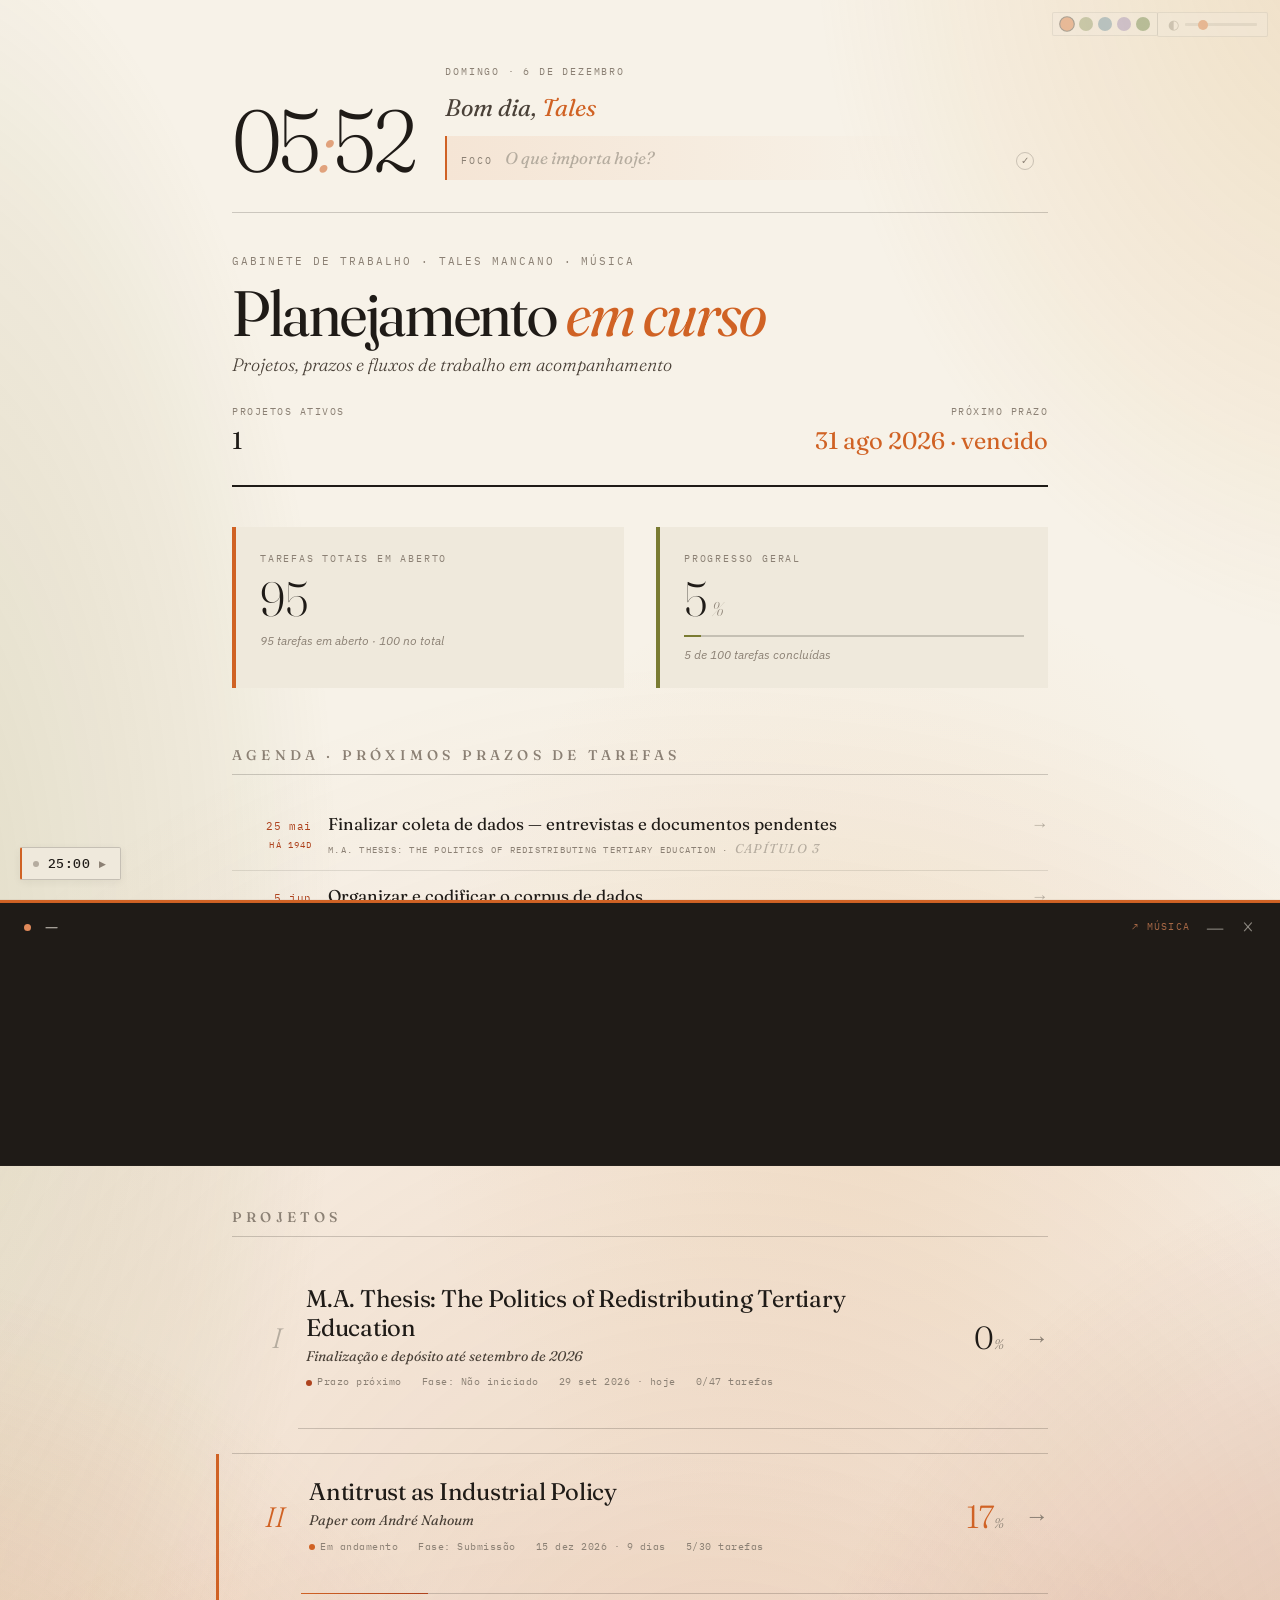
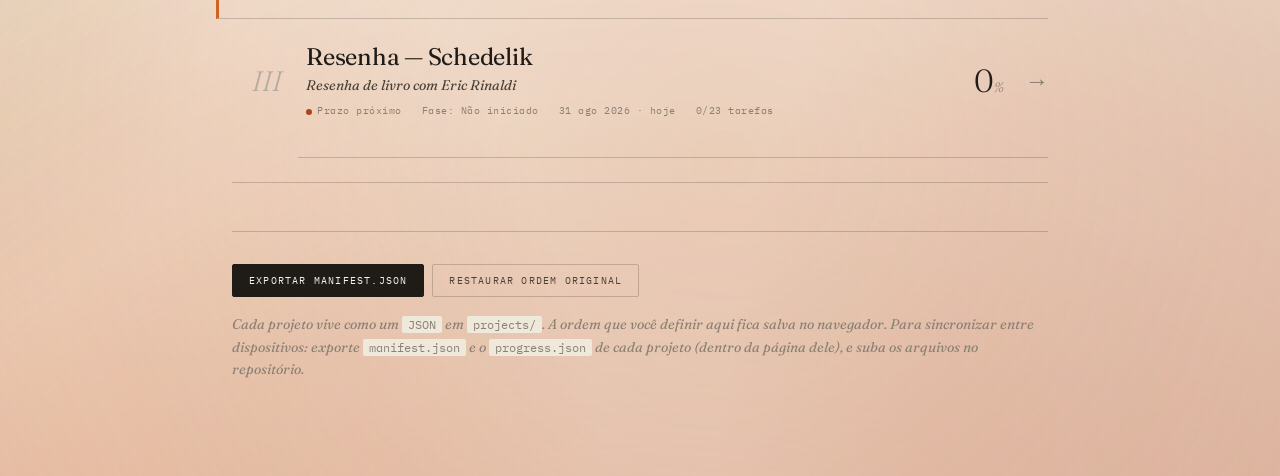
==== commit 27c3c397: "Wave motion, palette switcher, integrated quicklist; remove wallpapers - Wallpapers removed: the pho" ====
--- a/index.html
+++ b/index.html
@@ -67,28 +67,8 @@
 
 <div id="projectList" class="loading">Carregando projetos…</div>
 
-<!-- Lista rápida agora vive em um widget flutuante (canto inferior-direito, arrastável).
-     Injetado e estilizado por shared.js — mesmo padrão do Pomodoro. -->
-<div id="quicklistWidget" class="ql-widget">
-  <button type="button" class="ql-pill" id="qlPill" aria-label="Lista rápida">
-    <span class="ql-pill-icon">✎</span>
-    <span class="ql-pill-count" id="qlPillCount">0</span>
-    <span class="ql-pill-label">notas</span>
-  </button>
-  <div class="ql-panel" id="qlPanel" hidden>
-    <div class="ql-panel-head">
-      <div class="ql-panel-title">Lista rápida</div>
-      <div class="ql-panel-meta" id="qlPanelMeta">—</div>
-    </div>
-    <div id="quicklistItems" class="ql-items"></div>
-    <div class="task-add">
-      <input type="text" class="task-add-input" id="quicklistInput"
-        placeholder="Nova nota…" onkeydown="qlKey(event)">
-      <button class="task-add-btn" onclick="qlAdd()">+</button>
-    </div>
-    <p class="quicklist-note">Salvo neste navegador · não sincroniza entre dispositivos</p>
-  </div>
-</div>
+<!-- Lista rápida agora vive dentro do painel do Pomodoro (shared.js). -->
+
 
 <footer class="footer">
   <div class="controls">
@@ -520,152 +500,7 @@
 window.exportManifest = exportManifest;
 window.resetProjectOrder = resetProjectOrder;
 
-// ── QUICKLIST ──────────────────────────────
-const QL_KEY = 'planning-repo:quicklist';
-
-function qlLoad() {
-  try { return JSON.parse(localStorage.getItem(QL_KEY)) || { items: [] }; }
-  catch (e) { return { items: [] }; }
-}
-function qlSave(d) {
-  try { localStorage.setItem(QL_KEY, JSON.stringify(d)); } catch (e) {}
-}
-function qlRender() {
-  const { items } = qlLoad();
-  const el = document.getElementById('quicklistItems');
-  const count = document.getElementById('qlPillCount');
-  const meta = document.getElementById('qlPanelMeta');
-  if (count) {
-    const open = items.filter(it => !it.done).length;
-    count.textContent = open;
-  }
-  if (meta) {
-    const done = items.filter(it => it.done).length;
-    meta.textContent = items.length === 0 ? 'vazio' : (done + ' de ' + items.length + ' feitas');
-  }
-  if (!el) return;
-  if (items.length === 0) {
-    el.innerHTML = '<div class="quicklist-empty">Vazio — adicione uma nota.</div>';
-    return;
-  }
-  el.innerHTML = items.map((item, i) => `
-    <div class="task">
-      <input type="checkbox" class="task-cb" ${item.done ? 'checked' : ''}
-        onchange="qlToggle(${i})">
-      <span class="task-text${item.done ? ' done' : ''}" contenteditable="false"
-        ondblclick="qlStartEdit(this,${i})"
-        onblur="qlFinishEdit(this,${i})"
-        onkeydown="qlEditKey(event,this,${i})">${escapeHtml(item.text)}</span>
-      <button class="task-del" onclick="qlDel(${i})">×</button>
-    </div>`).join('');
-}
-
-// ── QUICKLIST: toggle, drag, posição persistida ──
-const QL_POS_KEY = 'planning-repo:quicklist-pos';
-
-function installQuicklistWidget() {
-  const widget = document.getElementById('quicklistWidget');
-  const pill = document.getElementById('qlPill');
-  const panel = document.getElementById('qlPanel');
-  if (!widget || !pill || !panel) return;
-
-  // restaurar posição
-  try {
-    const raw = localStorage.getItem(QL_POS_KEY);
-    if (raw) {
-      const pos = JSON.parse(raw);
-      if (pos && typeof pos.top === 'number' && typeof pos.left === 'number') {
-        applyQlPosition(pos.top, pos.left);
-      }
-    }
-  } catch (e) {}
-
-  // toggle do panel via click (sem drag)
-  let dragState = null;
-  let moved = false;
-  pill.addEventListener('pointerdown', (ev) => {
-    if (ev.button !== undefined && ev.button !== 0) return;
-    const rect = widget.getBoundingClientRect();
-    dragState = { startX: ev.clientX, startY: ev.clientY, origLeft: rect.left, origTop: rect.top };
-    moved = false;
-    widget.classList.add('dragging');
-    pill.setPointerCapture && pill.setPointerCapture(ev.pointerId);
-    ev.preventDefault();
-  });
-  pill.addEventListener('pointermove', (ev) => {
-    if (!dragState) return;
-    const dx = ev.clientX - dragState.startX;
-    const dy = ev.clientY - dragState.startY;
-    if (!moved && Math.hypot(dx, dy) > 4) moved = true;
-    applyQlPosition(dragState.origTop + dy, dragState.origLeft + dx);
-  });
-  function endDrag(ev) {
-    if (!dragState) return;
-    widget.classList.remove('dragging');
-    try { pill.releasePointerCapture && pill.releasePointerCapture(ev.pointerId); } catch (e) {}
-    if (moved) {
-      const rect = widget.getBoundingClientRect();
-      try { localStorage.setItem(QL_POS_KEY, JSON.stringify({ top: rect.top, left: rect.left })); } catch (e) {}
-      const swallow = (e) => { e.stopPropagation(); e.preventDefault(); pill.removeEventListener('click', swallow, true); };
-      pill.addEventListener('click', swallow, true);
-    }
-    dragState = null;
-  }
-  pill.addEventListener('pointerup', endDrag);
-  pill.addEventListener('pointercancel', endDrag);
-
-  pill.addEventListener('click', () => {
-    panel.hidden = !panel.hidden;
-  });
-
-  // fechar ao clicar fora
-  document.addEventListener('click', (ev) => {
-    if (!widget.contains(ev.target) && !panel.hidden) {
-      panel.hidden = true;
-    }
-  });
-}
-
-function applyQlPosition(top, left) {
-  const widget = document.getElementById('quicklistWidget');
-  if (!widget) return;
-  const w = widget.offsetWidth || 130;
-  const h = widget.offsetHeight || 40;
-  top = Math.max(4, Math.min(window.innerHeight - h - 4, top));
-  left = Math.max(4, Math.min(window.innerWidth - w - 4, left));
-  widget.style.top = top + 'px';
-  widget.style.left = left + 'px';
-  widget.style.bottom = 'auto';
-  widget.style.right = 'auto';
-}
-function qlAdd() {
-  const inp = document.getElementById('quicklistInput');
-  const txt = inp.value.trim();
-  if (!txt) return;
-  const d = qlLoad();
-  d.items.push({ text: txt, done: false });
-  qlSave(d); inp.value = ''; qlRender(); inp.focus();
-}
-function qlKey(e) { if (e.key === 'Enter') qlAdd(); }
-function qlToggle(i) {
-  const d = qlLoad(); d.items[i].done = !d.items[i].done; qlSave(d); qlRender();
-}
-function qlDel(i) {
-  const d = qlLoad(); d.items.splice(i, 1); qlSave(d); qlRender();
-}
-function qlStartEdit(el, i) { el.contentEditable = 'true'; el.focus(); }
-function qlFinishEdit(el, i) {
-  el.contentEditable = 'false';
-  const txt = el.textContent.trim();
-  if (!txt) { qlRender(); return; }
-  const d = qlLoad(); d.items[i].text = txt; qlSave(d);
-}
-function qlEditKey(e, el, i) {
-  if (e.key === 'Enter') { e.preventDefault(); el.blur(); }
-  if (e.key === 'Escape') { const d = qlLoad(); el.textContent = d.items[i]?.text || ''; el.blur(); }
-}
-qlRender();
-installQuicklistWidget();
+// Lista rápida agora vive em shared.js, dentro do painel do Pomodoro.
 
 // ── INTENSITY CONTROL ─────────────────────
 const INT_KEY = 'planning-repo:bg-intensity';
@@ -782,11 +617,7 @@
 initFocus();
 setInterval(() => { updateClock(); updateGreeting(); }, 30000);
 
-// ── MOUSE BLOOM ───────────────────────────
-document.addEventListener('mousemove', e => {
-  document.documentElement.style.setProperty('--mx', (e.clientX / window.innerWidth * 100).toFixed(1) + '%');
-  document.documentElement.style.setProperty('--my', (e.clientY / window.innerHeight * 100).toFixed(1) + '%');
-});
+// Animação de "ondas" dos blobs de fundo: ver startWaveMotion() em shared.js
 </script>
 
 </body>
--- a/assets/styles.css
+++ b/assets/styles.css
@@ -3,8 +3,6 @@
    ============================================ */
 
 :root {
-  --wp-url: none;
-  --wp-a: 0.6;
   --paper: #F7F2E8;
   --paper-shade: #EFE9DC;
   --paper-deep: #E5DDCB;
@@ -26,6 +24,94 @@
   --sans: 'IBM Plex Sans', -apple-system, sans-serif;
   --mono: 'IBM Plex Mono', 'Courier New', monospace;
   --bg-a: 1.5;
+
+  /* 7 cores do gradient orgânico do fundo (triplets RGB).
+     Cada paleta sobrescreve abaixo. Default: Terracota. */
+  --pal-c1: 200 95 35;
+  --pal-c2: 174 67 30;
+  --pal-c3: 208 98 36;
+  --pal-c4: 160 55 22;
+  --pal-c5: 210 148 58;
+  --pal-c6: 130 120 48;
+  --pal-c7: 210 138 52;
+}
+
+/* ─── Paletas calmantes ─────────────────── */
+
+:root.palette-sage {
+  --paper: #F1EEE2;
+  --paper-shade: #E8E5D7;
+  --paper-deep: #D9D6C6;
+  --accent: #7A8A50;
+  --accent-deep: #5A6E38;
+  --accent-soft: #99A872;
+  --accent-tint: #E0E2C8;
+  --done: #B89B5F;
+  --done-tint: #EFE6CC;
+  --pal-c1: 122 138 80;
+  --pal-c2: 100 115 60;
+  --pal-c3: 140 155 95;
+  --pal-c4: 85 100 50;
+  --pal-c5: 180 165 110;
+  --pal-c6: 130 110 80;
+  --pal-c7: 165 145 95;
+}
+
+:root.palette-ocean {
+  --paper: #ECF0F0;
+  --paper-shade: #E0E6E6;
+  --paper-deep: #CCD5D5;
+  --accent: #4A7B95;
+  --accent-deep: #2D5A75;
+  --accent-soft: #6A9BB8;
+  --accent-tint: #D0E0E8;
+  --done: #6F8C90;
+  --done-tint: #DCE5E6;
+  --pal-c1: 100 140 175;
+  --pal-c2: 70 110 145;
+  --pal-c3: 130 165 190;
+  --pal-c4: 60 95 130;
+  --pal-c5: 140 175 175;
+  --pal-c6: 100 130 130;
+  --pal-c7: 120 155 175;
+}
+
+:root.palette-lavender {
+  --paper: #F2EFF2;
+  --paper-shade: #E8E3E8;
+  --paper-deep: #D6D0D6;
+  --accent: #8A75B0;
+  --accent-deep: #6A5590;
+  --accent-soft: #A899C4;
+  --accent-tint: #E3DCEC;
+  --done: #B08CA0;
+  --done-tint: #E9D8E2;
+  --pal-c1: 140 125 175;
+  --pal-c2: 110 95 145;
+  --pal-c3: 165 150 195;
+  --pal-c4: 90 80 130;
+  --pal-c5: 175 155 165;
+  --pal-c6: 130 110 140;
+  --pal-c7: 155 135 170;
+}
+
+:root.palette-forest {
+  --paper: #EEEEE5;
+  --paper-shade: #E2E2D5;
+  --paper-deep: #CECEC0;
+  --accent: #4A6E2A;
+  --accent-deep: #2F4E14;
+  --accent-soft: #6F9050;
+  --accent-tint: #D8E0C8;
+  --done: #8A8035;
+  --done-tint: #E5E3C2;
+  --pal-c1: 80 110 70;
+  --pal-c2: 55 85 50;
+  --pal-c3: 110 140 90;
+  --pal-c4: 40 70 35;
+  --pal-c5: 130 130 80;
+  --pal-c6: 90 100 65;
+  --pal-c7: 100 130 80;
 }
 
 @media (prefers-color-scheme: dark) {
@@ -48,24 +134,7 @@
     --rule: rgba(237, 228, 211, 0.22);
     --rule-soft: rgba(237, 228, 211, 0.11);
   }
-  body {
-    background-image:
-      radial-gradient(circle at var(--mx, 50%) var(--my, 75%),
-        rgb(200 95 55 / calc(0.10 * var(--bg-a))) 0%, rgb(200 95 55 / calc(0.04 * var(--bg-a))) 35%, transparent 58%),
-      radial-gradient(ellipse 130% 80% at 50% 132%,
-        rgb(192 75 40 / calc(0.22 * var(--bg-a))) 0%, rgb(192 75 40 / calc(0.09 * var(--bg-a))) 38%,
-        rgb(192 75 40 / calc(0.02 * var(--bg-a))) 62%, transparent 78%),
-      radial-gradient(ellipse 90% 65% at -15% 106%,
-        rgb(208 90 40 / calc(0.16 * var(--bg-a))) 0%, rgb(208 90 40 / calc(0.06 * var(--bg-a))) 45%, transparent 70%),
-      radial-gradient(ellipse 82% 62% at 115% 100%,
-        rgb(175 65 30 / calc(0.14 * var(--bg-a))) 0%, rgb(175 65 30 / calc(0.05 * var(--bg-a))) 48%, transparent 72%),
-      radial-gradient(ellipse 62% 50% at 108% -5%,
-        rgb(180 125 45 / calc(0.10 * var(--bg-a))) 0%, rgb(180 125 45 / calc(0.04 * var(--bg-a))) 52%, transparent 72%),
-      radial-gradient(ellipse 48% 70% at -8% 45%,
-        rgb(120 110 40 / calc(0.09 * var(--bg-a))) 0%, rgb(120 110 40 / calc(0.03 * var(--bg-a))) 52%, transparent 72%),
-      radial-gradient(ellipse 55% 38% at 68% 52%,
-        rgb(180 120 45 / calc(0.05 * var(--bg-a))) 0%, transparent 65%);
-  }
+  /* No dark mode: usa o mesmo body background-image baseado em --pal-c*. */
 }
 
 * { box-sizing: border-box; margin: 0; padding: 0; }
@@ -73,8 +142,6 @@
   font-size: 16px;
   background: var(--paper);
 }
-
-/* Wallpaper agora vive apenas no topo do site, dentro do .today-panel. */
 
 body {
   font-family: var(--sans);
@@ -84,22 +151,32 @@
   min-height: 100vh;
   font-feature-settings: "kern", "liga", "ss01";
   position: relative;
+  /* Fundo: 7 camadas de radial-gradient que usam --pal-c1..--pal-c7
+     (cada paleta sobrescreve esses triplets). --mx/--my são animados em
+     movimento sinusoidal lento pelo shared.js (ondas do mar). */
   background-image:
     radial-gradient(circle at var(--mx, 50%) var(--my, 75%),
-      rgb(200 95 35 / calc(0.13 * var(--bg-a))) 0%, rgb(200 95 35 / calc(0.05 * var(--bg-a))) 35%, transparent 58%),
+      rgb(var(--pal-c1) / calc(0.13 * var(--bg-a))) 0%,
+      rgb(var(--pal-c1) / calc(0.05 * var(--bg-a))) 35%, transparent 58%),
     radial-gradient(ellipse 130% 80% at 50% 132%,
-      rgb(174 67 30 / calc(0.30 * var(--bg-a))) 0%, rgb(174 67 30 / calc(0.13 * var(--bg-a))) 38%,
-      rgb(174 67 30 / calc(0.03 * var(--bg-a))) 62%, transparent 78%),
+      rgb(var(--pal-c2) / calc(0.30 * var(--bg-a))) 0%,
+      rgb(var(--pal-c2) / calc(0.13 * var(--bg-a))) 38%,
+      rgb(var(--pal-c2) / calc(0.03 * var(--bg-a))) 62%, transparent 78%),
     radial-gradient(ellipse 90% 65% at -15% 106%,
-      rgb(208 98 36 / calc(0.22 * var(--bg-a))) 0%, rgb(208 98 36 / calc(0.09 * var(--bg-a))) 45%, transparent 70%),
+      rgb(var(--pal-c3) / calc(0.22 * var(--bg-a))) 0%,
+      rgb(var(--pal-c3) / calc(0.09 * var(--bg-a))) 45%, transparent 70%),
     radial-gradient(ellipse 82% 62% at 115% 100%,
-      rgb(160 55 22 / calc(0.20 * var(--bg-a))) 0%, rgb(160 55 22 / calc(0.08 * var(--bg-a))) 48%, transparent 72%),
+      rgb(var(--pal-c4) / calc(0.20 * var(--bg-a))) 0%,
+      rgb(var(--pal-c4) / calc(0.08 * var(--bg-a))) 48%, transparent 72%),
     radial-gradient(ellipse 62% 50% at 108% -5%,
-      rgb(210 148 58 / calc(0.14 * var(--bg-a))) 0%, rgb(210 148 58 / calc(0.05 * var(--bg-a))) 52%, transparent 72%),
+      rgb(var(--pal-c5) / calc(0.14 * var(--bg-a))) 0%,
+      rgb(var(--pal-c5) / calc(0.05 * var(--bg-a))) 52%, transparent 72%),
     radial-gradient(ellipse 48% 70% at -8% 45%,
-      rgb(130 120 48 / calc(0.12 * var(--bg-a))) 0%, rgb(130 120 48 / calc(0.05 * var(--bg-a))) 52%, transparent 72%),
+      rgb(var(--pal-c6) / calc(0.12 * var(--bg-a))) 0%,
+      rgb(var(--pal-c6) / calc(0.05 * var(--bg-a))) 52%, transparent 72%),
     radial-gradient(ellipse 55% 38% at 68% 52%,
-      rgb(210 138 52 / calc(0.07 * var(--bg-a))) 0%, transparent 65%);
+      rgb(var(--pal-c7) / calc(0.07 * var(--bg-a))) 0%, transparent 65%);
+  transition: background-color 0.6s ease;
 }
 
 a { color: inherit; text-decoration: none; }
@@ -1539,87 +1616,57 @@
 }
 
 /* ============================================
+   PALETTE SELECTOR (ao lado do regulador ◐)
+   ============================================ */
+
+.palette-ctrl {
+  position: fixed;
+  top: 0.75rem;
+  right: calc(0.75rem + 110px);   /* logo à esquerda do intensity-ctrl */
+  display: flex;
+  align-items: center;
+  gap: 5px;
+  background: var(--paper-shade);
+  border: 1px solid var(--rule);
+  padding: 4px 7px;
+  border-radius: 2px;
+  z-index: 200;
+  opacity: 0.35;
+  transition: opacity 0.25s;
+}
+
+.palette-ctrl:hover { opacity: 1; }
+
+.palette-opt {
+  width: 14px;
+  height: 14px;
+  border-radius: 50%;
+  border: 1.5px solid transparent;
+  cursor: pointer;
+  padding: 0;
+  background-clip: padding-box;
+  transition: transform 0.15s, border-color 0.15s;
+}
+
+.palette-opt:hover { transform: scale(1.18); }
+
+.palette-opt.active {
+  border-color: var(--ink);
+  transform: scale(1.12);
+}
+
+/* ============================================
    TODAY PANEL (dashboard — relógio, saudação, foco)
    ============================================ */
 
 .today-panel {
-  position: relative;
   display: grid;
   grid-template-columns: auto 1fr;
   gap: 1.5rem 2rem;
   align-items: end;
   margin-bottom: 2.5rem;
-  padding: 2rem 2rem 2.5rem 1.5rem;
+  padding-bottom: 2rem;
   border-bottom: 1px solid var(--rule);
-  isolation: isolate;
-}
-
-/* Wallpaper só no topo: cobre o today-panel, faz fade out para o paper
-   na borda inferior, deixando o gradient terracota/oliva tomar conta abaixo. */
-.today-panel::before {
-  content: '';
-  position: absolute;
-  top: 0;
-  left: 0;
-  right: 0;
-  bottom: -70px;   /* estende a imagem para fora do retângulo, criando bleed */
-  background-image: var(--wp-url);
-  background-size: cover;
-  background-position: center 35%;
-  background-repeat: no-repeat;
-  opacity: var(--wp-a, 0.6);
-  filter: saturate(0.85) contrast(0.94);
-  z-index: -2;
-  -webkit-mask-image: linear-gradient(to bottom,
-    rgba(0,0,0,1) 0%, rgba(0,0,0,1) 35%,
-    rgba(0,0,0,0.85) 60%, rgba(0,0,0,0.45) 82%, rgba(0,0,0,0) 100%);
-          mask-image: linear-gradient(to bottom,
-    rgba(0,0,0,1) 0%, rgba(0,0,0,1) 35%,
-    rgba(0,0,0,0.85) 60%, rgba(0,0,0,0.45) 82%, rgba(0,0,0,0) 100%);
-  animation: wp-fade-in 1.1s cubic-bezier(0.2, 0.7, 0.2, 1);
-  transition: opacity 0.5s ease, background-image 0.5s ease;
-}
-
-/* Véu tinta sobre o wallpaper, no tom paper. Acompanha o bleed da imagem. */
-.today-panel::after {
-  content: '';
-  position: absolute;
-  top: 0;
-  left: 0;
-  right: 0;
-  bottom: -70px;
-  background:
-    linear-gradient(135deg,
-      rgb(208 98 36 / 0.10) 0%,
-      transparent 35%,
-      rgb(122 123 50 / 0.08) 75%,
-      rgb(208 98 36 / 0.06) 100%),
-    linear-gradient(to bottom,
-      rgb(247 242 232 / 0.20) 0%,
-      rgb(247 242 232 / 0.50) 60%,
-      rgb(247 242 232 / 0) 100%);
-  z-index: -1;
-  pointer-events: none;
-  animation: wp-fade-in 1.1s cubic-bezier(0.2, 0.7, 0.2, 1);
-}
-
-@keyframes wp-fade-in {
-  from { opacity: 0; }
-  to   { opacity: 1; }
-}
-
-@media (prefers-color-scheme: dark) {
-  .today-panel::after {
-    background:
-      linear-gradient(135deg,
-        rgb(208 98 36 / 0.16) 0%,
-        transparent 35%,
-        rgb(122 123 50 / 0.12) 75%,
-        rgb(208 98 36 / 0.08) 100%),
-      linear-gradient(to bottom,
-        rgb(27 24 20 / 0.30) 0%,
-        rgb(27 24 20 / 0.65) 100%);
-  }
 }
 
 @media (max-width: 640px) {
@@ -1993,6 +2040,243 @@
 
 .pomo-btn.primary:hover { opacity: 0.85; }
 
+.pomo-focus-line {
+  display: flex;
+  align-items: baseline;
+  gap: 6px;
+  padding: 8px 10px;
+  margin-bottom: 0.75rem;
+  border-left: 2px solid var(--accent);
+  background: var(--accent-tint);
+  font-size: 13px;
+}
+
+.pomo-focus-line[hidden] { display: none; }
+
+.pomo-focus-label {
+  font-family: var(--mono);
+  font-size: 9px;
+  letter-spacing: 0.15em;
+  text-transform: uppercase;
+  color: var(--ink-mute);
+  flex-shrink: 0;
+}
+
+.pomo-focus-text {
+  font-family: var(--serif);
+  font-style: italic;
+  font-variation-settings: "opsz" 14;
+  color: var(--ink);
+  flex: 1;
+  overflow: hidden;
+  text-overflow: ellipsis;
+  white-space: nowrap;
+}
+
+.pomo-focus-clear {
+  background: none;
+  border: none;
+  color: var(--ink-faint);
+  cursor: pointer;
+  font-size: 13px;
+  line-height: 1;
+  padding: 0 4px;
+}
+.pomo-focus-clear:hover { color: var(--danger); }
+
+/* Lista rápida dentro do pomo-panel */
+.pomo-ql {
+  margin-top: 0.875rem;
+  padding-top: 0.75rem;
+  border-top: 1px solid var(--rule-soft);
+}
+
+.pomo-ql-head {
+  display: flex;
+  justify-content: space-between;
+  align-items: baseline;
+  margin-bottom: 0.5rem;
+}
+
+.pomo-ql-title {
+  font-family: var(--mono);
+  font-size: 10px;
+  letter-spacing: 0.16em;
+  text-transform: uppercase;
+  color: var(--ink-mute);
+}
+
+.pomo-ql-count {
+  font-family: var(--serif);
+  font-style: italic;
+  font-variation-settings: "opsz" 14;
+  font-size: 0.9rem;
+  color: var(--accent);
+  font-feature-settings: "tnum";
+}
+
+.pomo-ql-count.zero { color: var(--ink-faint); }
+
+.pomo-ql-items {
+  max-height: 220px;
+  overflow-y: auto;
+  margin: 0 -6px;
+  padding: 0 6px;
+}
+
+.pomo-ql-empty {
+  font-family: var(--serif);
+  font-style: italic;
+  color: var(--ink-faint);
+  font-size: 0.85rem;
+  padding: 0.5rem 0;
+  text-align: center;
+}
+
+.pomo-ql-item {
+  display: grid;
+  grid-template-columns: auto 1fr auto auto;
+  gap: 6px;
+  align-items: center;
+  padding: 6px 4px;
+  border-bottom: 1px solid var(--rule-soft);
+}
+
+.pomo-ql-item:last-of-type { border-bottom: none; }
+
+.pomo-ql-item.focus {
+  background: var(--accent-tint);
+  border-left: 2px solid var(--accent);
+  padding-left: 6px;
+  margin-left: -4px;
+}
+
+.pomo-ql-item .task-cb {
+  width: 14px;
+  height: 14px;
+  accent-color: var(--accent);
+  cursor: pointer;
+  flex-shrink: 0;
+}
+
+.pomo-ql-text {
+  font-size: 13px;
+  color: var(--ink-soft);
+  line-height: 1.35;
+  cursor: text;
+  padding: 1px 3px;
+  outline: none;
+  font-family: var(--sans);
+  min-width: 0;
+  overflow: hidden;
+  text-overflow: ellipsis;
+}
+
+.pomo-ql-item.done .pomo-ql-text {
+  text-decoration: line-through;
+  color: var(--ink-faint);
+}
+
+.pomo-ql-text[contenteditable="true"] {
+  white-space: normal;
+  text-overflow: clip;
+  background: var(--paper-shade);
+  outline: 1px solid var(--accent);
+  outline-offset: 1px;
+}
+
+.pomo-ql-focus, .pomo-ql-del {
+  background: none;
+  border: none;
+  cursor: pointer;
+  font-size: 13px;
+  line-height: 1;
+  padding: 0 4px;
+  transition: color 0.15s;
+}
+
+.pomo-ql-focus {
+  color: var(--ink-faint);
+  font-size: 14px;
+}
+.pomo-ql-focus:hover { color: var(--accent); }
+.pomo-ql-item.focus .pomo-ql-focus { color: var(--accent); }
+
+.pomo-ql-del {
+  color: var(--ink-faint);
+  font-family: var(--serif);
+}
+.pomo-ql-del:hover { color: var(--danger); }
+
+.pomo-ql-add {
+  display: flex;
+  gap: 4px;
+  margin-top: 6px;
+  padding-top: 6px;
+  border-top: 1px solid var(--rule-soft);
+}
+
+.pomo-ql-add input {
+  flex: 1;
+  font-family: var(--sans);
+  font-size: 12px;
+  padding: 5px 8px;
+  border: 1px solid var(--rule);
+  background: var(--paper-shade);
+  color: var(--ink);
+  border-radius: 2px;
+  outline: none;
+}
+.pomo-ql-add input:focus { border-color: var(--accent); }
+
+.pomo-ql-add button {
+  font-family: var(--mono);
+  font-size: 14px;
+  padding: 4px 10px;
+  background: var(--ink);
+  color: var(--paper);
+  border: none;
+  cursor: pointer;
+  border-radius: 2px;
+}
+.pomo-ql-add button:hover { opacity: 0.85; }
+
+/* Settings collapsible */
+.pomo-settings-details {
+  margin-top: 0.75rem;
+  padding-top: 0.75rem;
+  border-top: 1px solid var(--rule-soft);
+}
+
+.pomo-settings-details summary {
+  font-family: var(--mono);
+  font-size: 10px;
+  letter-spacing: 0.12em;
+  text-transform: uppercase;
+  color: var(--ink-mute);
+  cursor: pointer;
+  outline: none;
+  list-style: none;
+  user-select: none;
+}
+
+.pomo-settings-details summary::-webkit-details-marker { display: none; }
+.pomo-settings-details summary::before {
+  content: '▸ ';
+  font-family: var(--serif);
+  font-size: 9px;
+  margin-right: 4px;
+  transition: transform 0.15s;
+  display: inline-block;
+}
+.pomo-settings-details[open] summary::before { transform: rotate(90deg); }
+
+.pomo-settings-details .pomo-settings {
+  margin-top: 0.5rem;
+  padding-top: 0;
+  border-top: none;
+}
+
 .pomo-settings {
   display: flex;
   gap: 0.75rem;
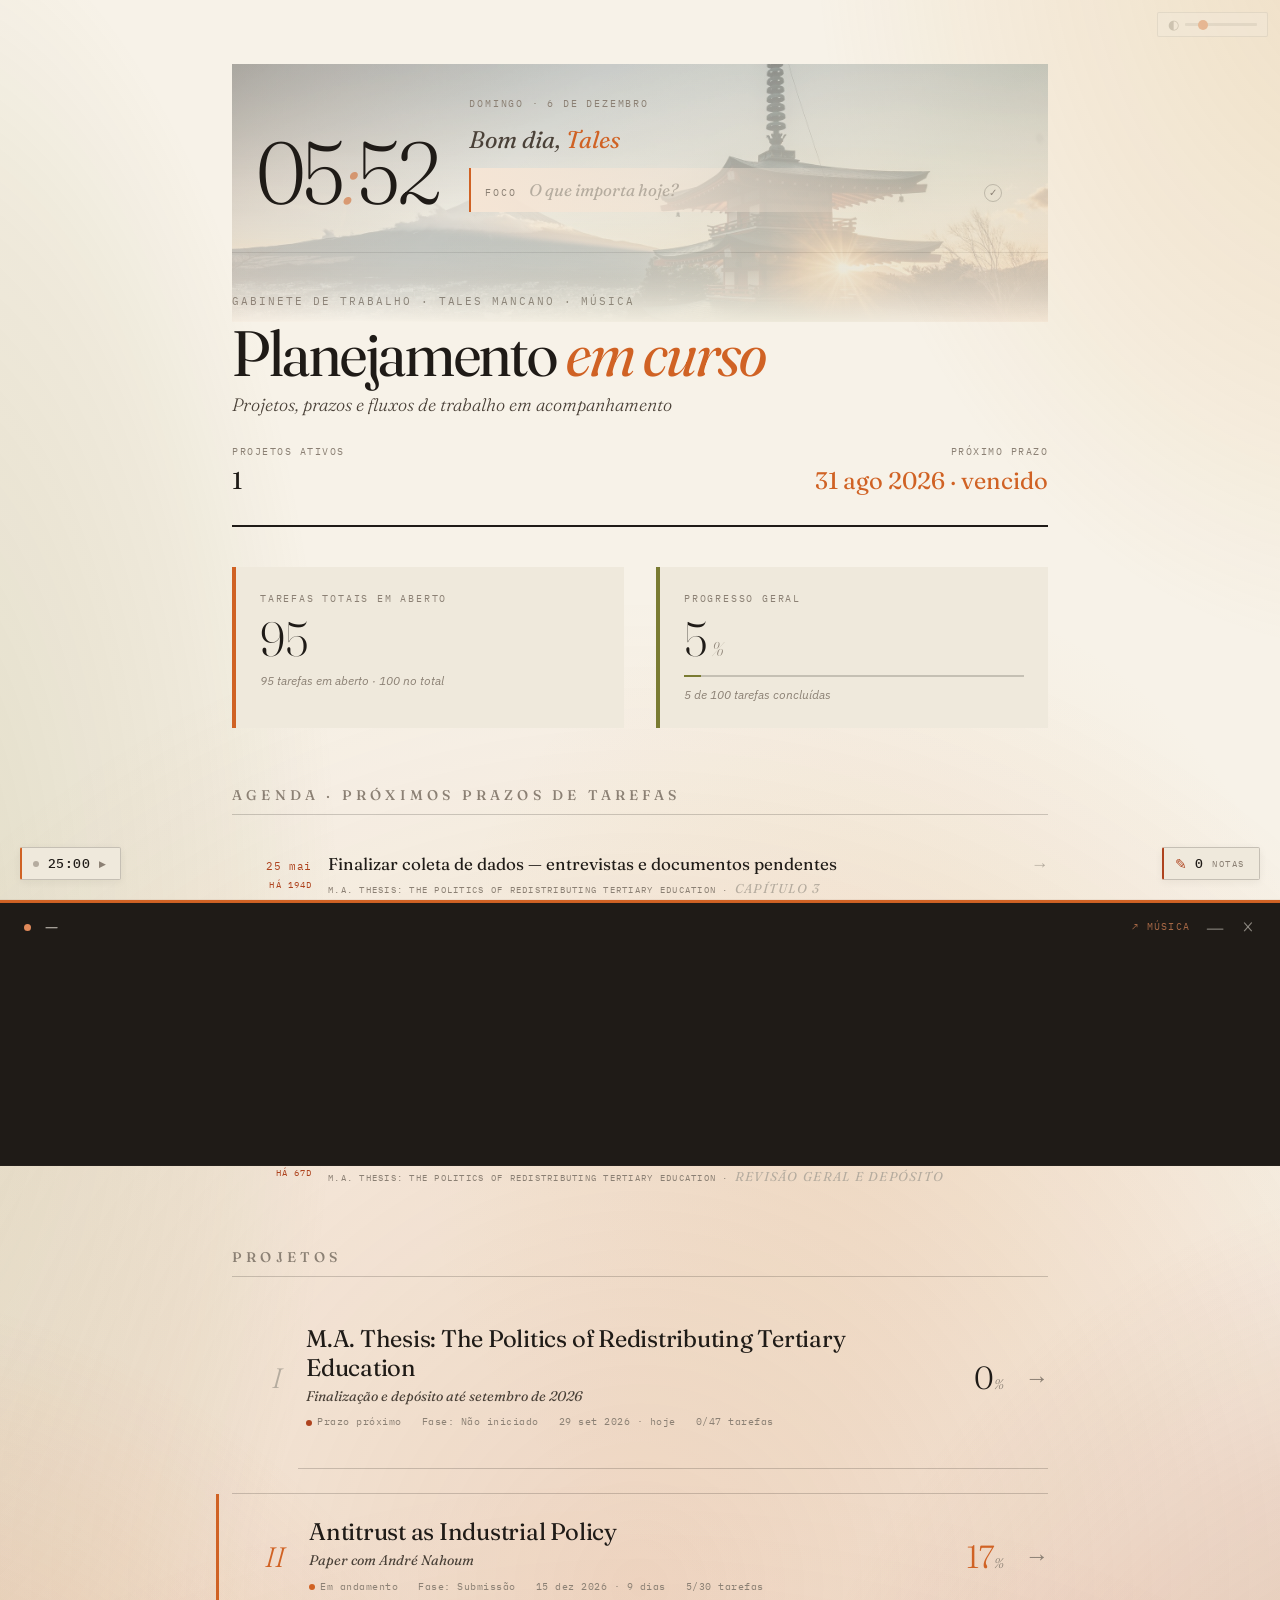
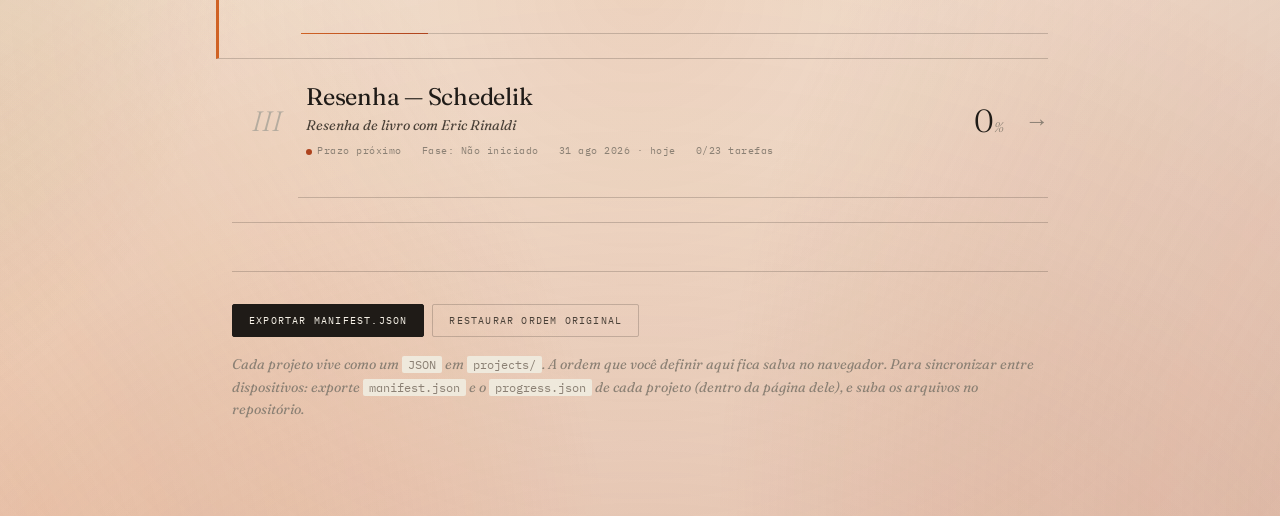
==== commit 64fc7578: "Merge branch 'main' of https://github.com/mancano-tales/planning-repo" ====
--- a/index.html
+++ b/index.html
@@ -67,8 +67,28 @@
 
 <div id="projectList" class="loading">Carregando projetos…</div>
 
-<!-- Lista rápida agora vive dentro do painel do Pomodoro (shared.js). -->
-
+<!-- Lista rápida agora vive em um widget flutuante (canto inferior-direito, arrastável).
+     Injetado e estilizado por shared.js — mesmo padrão do Pomodoro. -->
+<div id="quicklistWidget" class="ql-widget">
+  <button type="button" class="ql-pill" id="qlPill" aria-label="Lista rápida">
+    <span class="ql-pill-icon">✎</span>
+    <span class="ql-pill-count" id="qlPillCount">0</span>
+    <span class="ql-pill-label">notas</span>
+  </button>
+  <div class="ql-panel" id="qlPanel" hidden>
+    <div class="ql-panel-head">
+      <div class="ql-panel-title">Lista rápida</div>
+      <div class="ql-panel-meta" id="qlPanelMeta">—</div>
+    </div>
+    <div id="quicklistItems" class="ql-items"></div>
+    <div class="task-add">
+      <input type="text" class="task-add-input" id="quicklistInput"
+        placeholder="Nova nota…" onkeydown="qlKey(event)">
+      <button class="task-add-btn" onclick="qlAdd()">+</button>
+    </div>
+    <p class="quicklist-note">Salvo neste navegador · não sincroniza entre dispositivos</p>
+  </div>
+</div>
 
 <footer class="footer">
   <div class="controls">
@@ -500,7 +520,152 @@
 window.exportManifest = exportManifest;
 window.resetProjectOrder = resetProjectOrder;
 
-// Lista rápida agora vive em shared.js, dentro do painel do Pomodoro.
+// ── QUICKLIST ──────────────────────────────
+const QL_KEY = 'planning-repo:quicklist';
+
+function qlLoad() {
+  try { return JSON.parse(localStorage.getItem(QL_KEY)) || { items: [] }; }
+  catch (e) { return { items: [] }; }
+}
+function qlSave(d) {
+  try { localStorage.setItem(QL_KEY, JSON.stringify(d)); } catch (e) {}
+}
+function qlRender() {
+  const { items } = qlLoad();
+  const el = document.getElementById('quicklistItems');
+  const count = document.getElementById('qlPillCount');
+  const meta = document.getElementById('qlPanelMeta');
+  if (count) {
+    const open = items.filter(it => !it.done).length;
+    count.textContent = open;
+  }
+  if (meta) {
+    const done = items.filter(it => it.done).length;
+    meta.textContent = items.length === 0 ? 'vazio' : (done + ' de ' + items.length + ' feitas');
+  }
+  if (!el) return;
+  if (items.length === 0) {
+    el.innerHTML = '<div class="quicklist-empty">Vazio — adicione uma nota.</div>';
+    return;
+  }
+  el.innerHTML = items.map((item, i) => `
+    <div class="task">
+      <input type="checkbox" class="task-cb" ${item.done ? 'checked' : ''}
+        onchange="qlToggle(${i})">
+      <span class="task-text${item.done ? ' done' : ''}" contenteditable="false"
+        ondblclick="qlStartEdit(this,${i})"
+        onblur="qlFinishEdit(this,${i})"
+        onkeydown="qlEditKey(event,this,${i})">${escapeHtml(item.text)}</span>
+      <button class="task-del" onclick="qlDel(${i})">×</button>
+    </div>`).join('');
+}
+
+// ── QUICKLIST: toggle, drag, posição persistida ──
+const QL_POS_KEY = 'planning-repo:quicklist-pos';
+
+function installQuicklistWidget() {
+  const widget = document.getElementById('quicklistWidget');
+  const pill = document.getElementById('qlPill');
+  const panel = document.getElementById('qlPanel');
+  if (!widget || !pill || !panel) return;
+
+  // restaurar posição
+  try {
+    const raw = localStorage.getItem(QL_POS_KEY);
+    if (raw) {
+      const pos = JSON.parse(raw);
+      if (pos && typeof pos.top === 'number' && typeof pos.left === 'number') {
+        applyQlPosition(pos.top, pos.left);
+      }
+    }
+  } catch (e) {}
+
+  // toggle do panel via click (sem drag)
+  let dragState = null;
+  let moved = false;
+  pill.addEventListener('pointerdown', (ev) => {
+    if (ev.button !== undefined && ev.button !== 0) return;
+    const rect = widget.getBoundingClientRect();
+    dragState = { startX: ev.clientX, startY: ev.clientY, origLeft: rect.left, origTop: rect.top };
+    moved = false;
+    widget.classList.add('dragging');
+    pill.setPointerCapture && pill.setPointerCapture(ev.pointerId);
+    ev.preventDefault();
+  });
+  pill.addEventListener('pointermove', (ev) => {
+    if (!dragState) return;
+    const dx = ev.clientX - dragState.startX;
+    const dy = ev.clientY - dragState.startY;
+    if (!moved && Math.hypot(dx, dy) > 4) moved = true;
+    applyQlPosition(dragState.origTop + dy, dragState.origLeft + dx);
+  });
+  function endDrag(ev) {
+    if (!dragState) return;
+    widget.classList.remove('dragging');
+    try { pill.releasePointerCapture && pill.releasePointerCapture(ev.pointerId); } catch (e) {}
+    if (moved) {
+      const rect = widget.getBoundingClientRect();
+      try { localStorage.setItem(QL_POS_KEY, JSON.stringify({ top: rect.top, left: rect.left })); } catch (e) {}
+      const swallow = (e) => { e.stopPropagation(); e.preventDefault(); pill.removeEventListener('click', swallow, true); };
+      pill.addEventListener('click', swallow, true);
+    }
+    dragState = null;
+  }
+  pill.addEventListener('pointerup', endDrag);
+  pill.addEventListener('pointercancel', endDrag);
+
+  pill.addEventListener('click', () => {
+    panel.hidden = !panel.hidden;
+  });
+
+  // fechar ao clicar fora
+  document.addEventListener('click', (ev) => {
+    if (!widget.contains(ev.target) && !panel.hidden) {
+      panel.hidden = true;
+    }
+  });
+}
+
+function applyQlPosition(top, left) {
+  const widget = document.getElementById('quicklistWidget');
+  if (!widget) return;
+  const w = widget.offsetWidth || 130;
+  const h = widget.offsetHeight || 40;
+  top = Math.max(4, Math.min(window.innerHeight - h - 4, top));
+  left = Math.max(4, Math.min(window.innerWidth - w - 4, left));
+  widget.style.top = top + 'px';
+  widget.style.left = left + 'px';
+  widget.style.bottom = 'auto';
+  widget.style.right = 'auto';
+}
+function qlAdd() {
+  const inp = document.getElementById('quicklistInput');
+  const txt = inp.value.trim();
+  if (!txt) return;
+  const d = qlLoad();
+  d.items.push({ text: txt, done: false });
+  qlSave(d); inp.value = ''; qlRender(); inp.focus();
+}
+function qlKey(e) { if (e.key === 'Enter') qlAdd(); }
+function qlToggle(i) {
+  const d = qlLoad(); d.items[i].done = !d.items[i].done; qlSave(d); qlRender();
+}
+function qlDel(i) {
+  const d = qlLoad(); d.items.splice(i, 1); qlSave(d); qlRender();
+}
+function qlStartEdit(el, i) { el.contentEditable = 'true'; el.focus(); }
+function qlFinishEdit(el, i) {
+  el.contentEditable = 'false';
+  const txt = el.textContent.trim();
+  if (!txt) { qlRender(); return; }
+  const d = qlLoad(); d.items[i].text = txt; qlSave(d);
+}
+function qlEditKey(e, el, i) {
+  if (e.key === 'Enter') { e.preventDefault(); el.blur(); }
+  if (e.key === 'Escape') { const d = qlLoad(); el.textContent = d.items[i]?.text || ''; el.blur(); }
+}
+qlRender();
+installQuicklistWidget();
 
 // ── INTENSITY CONTROL ─────────────────────
 const INT_KEY = 'planning-repo:bg-intensity';
@@ -617,7 +782,11 @@
 initFocus();
 setInterval(() => { updateClock(); updateGreeting(); }, 30000);
 
-// Animação de "ondas" dos blobs de fundo: ver startWaveMotion() em shared.js
+// ── MOUSE BLOOM ───────────────────────────
+document.addEventListener('mousemove', e => {
+  document.documentElement.style.setProperty('--mx', (e.clientX / window.innerWidth * 100).toFixed(1) + '%');
+  document.documentElement.style.setProperty('--my', (e.clientY / window.innerHeight * 100).toFixed(1) + '%');
+});
 </script>
 
 </body>
--- a/assets/styles.css
+++ b/assets/styles.css
@@ -3,6 +3,8 @@
    ============================================ */
 
 :root {
+  --wp-url: none;
+  --wp-a: 0.6;
   --paper: #F7F2E8;
   --paper-shade: #EFE9DC;
   --paper-deep: #E5DDCB;
@@ -24,94 +26,6 @@
   --sans: 'IBM Plex Sans', -apple-system, sans-serif;
   --mono: 'IBM Plex Mono', 'Courier New', monospace;
   --bg-a: 1.5;
-
-  /* 7 cores do gradient orgânico do fundo (triplets RGB).
-     Cada paleta sobrescreve abaixo. Default: Terracota. */
-  --pal-c1: 200 95 35;
-  --pal-c2: 174 67 30;
-  --pal-c3: 208 98 36;
-  --pal-c4: 160 55 22;
-  --pal-c5: 210 148 58;
-  --pal-c6: 130 120 48;
-  --pal-c7: 210 138 52;
-}
-
-/* ─── Paletas calmantes ─────────────────── */
-
-:root.palette-sage {
-  --paper: #F1EEE2;
-  --paper-shade: #E8E5D7;
-  --paper-deep: #D9D6C6;
-  --accent: #7A8A50;
-  --accent-deep: #5A6E38;
-  --accent-soft: #99A872;
-  --accent-tint: #E0E2C8;
-  --done: #B89B5F;
-  --done-tint: #EFE6CC;
-  --pal-c1: 122 138 80;
-  --pal-c2: 100 115 60;
-  --pal-c3: 140 155 95;
-  --pal-c4: 85 100 50;
-  --pal-c5: 180 165 110;
-  --pal-c6: 130 110 80;
-  --pal-c7: 165 145 95;
-}
-
-:root.palette-ocean {
-  --paper: #ECF0F0;
-  --paper-shade: #E0E6E6;
-  --paper-deep: #CCD5D5;
-  --accent: #4A7B95;
-  --accent-deep: #2D5A75;
-  --accent-soft: #6A9BB8;
-  --accent-tint: #D0E0E8;
-  --done: #6F8C90;
-  --done-tint: #DCE5E6;
-  --pal-c1: 100 140 175;
-  --pal-c2: 70 110 145;
-  --pal-c3: 130 165 190;
-  --pal-c4: 60 95 130;
-  --pal-c5: 140 175 175;
-  --pal-c6: 100 130 130;
-  --pal-c7: 120 155 175;
-}
-
-:root.palette-lavender {
-  --paper: #F2EFF2;
-  --paper-shade: #E8E3E8;
-  --paper-deep: #D6D0D6;
-  --accent: #8A75B0;
-  --accent-deep: #6A5590;
-  --accent-soft: #A899C4;
-  --accent-tint: #E3DCEC;
-  --done: #B08CA0;
-  --done-tint: #E9D8E2;
-  --pal-c1: 140 125 175;
-  --pal-c2: 110 95 145;
-  --pal-c3: 165 150 195;
-  --pal-c4: 90 80 130;
-  --pal-c5: 175 155 165;
-  --pal-c6: 130 110 140;
-  --pal-c7: 155 135 170;
-}
-
-:root.palette-forest {
-  --paper: #EEEEE5;
-  --paper-shade: #E2E2D5;
-  --paper-deep: #CECEC0;
-  --accent: #4A6E2A;
-  --accent-deep: #2F4E14;
-  --accent-soft: #6F9050;
-  --accent-tint: #D8E0C8;
-  --done: #8A8035;
-  --done-tint: #E5E3C2;
-  --pal-c1: 80 110 70;
-  --pal-c2: 55 85 50;
-  --pal-c3: 110 140 90;
-  --pal-c4: 40 70 35;
-  --pal-c5: 130 130 80;
-  --pal-c6: 90 100 65;
-  --pal-c7: 100 130 80;
 }
 
 @media (prefers-color-scheme: dark) {
@@ -134,7 +48,24 @@
     --rule: rgba(237, 228, 211, 0.22);
     --rule-soft: rgba(237, 228, 211, 0.11);
   }
-  /* No dark mode: usa o mesmo body background-image baseado em --pal-c*. */
+  body {
+    background-image:
+      radial-gradient(circle at var(--mx, 50%) var(--my, 75%),
+        rgb(200 95 55 / calc(0.10 * var(--bg-a))) 0%, rgb(200 95 55 / calc(0.04 * var(--bg-a))) 35%, transparent 58%),
+      radial-gradient(ellipse 130% 80% at 50% 132%,
+        rgb(192 75 40 / calc(0.22 * var(--bg-a))) 0%, rgb(192 75 40 / calc(0.09 * var(--bg-a))) 38%,
+        rgb(192 75 40 / calc(0.02 * var(--bg-a))) 62%, transparent 78%),
+      radial-gradient(ellipse 90% 65% at -15% 106%,
+        rgb(208 90 40 / calc(0.16 * var(--bg-a))) 0%, rgb(208 90 40 / calc(0.06 * var(--bg-a))) 45%, transparent 70%),
+      radial-gradient(ellipse 82% 62% at 115% 100%,
+        rgb(175 65 30 / calc(0.14 * var(--bg-a))) 0%, rgb(175 65 30 / calc(0.05 * var(--bg-a))) 48%, transparent 72%),
+      radial-gradient(ellipse 62% 50% at 108% -5%,
+        rgb(180 125 45 / calc(0.10 * var(--bg-a))) 0%, rgb(180 125 45 / calc(0.04 * var(--bg-a))) 52%, transparent 72%),
+      radial-gradient(ellipse 48% 70% at -8% 45%,
+        rgb(120 110 40 / calc(0.09 * var(--bg-a))) 0%, rgb(120 110 40 / calc(0.03 * var(--bg-a))) 52%, transparent 72%),
+      radial-gradient(ellipse 55% 38% at 68% 52%,
+        rgb(180 120 45 / calc(0.05 * var(--bg-a))) 0%, transparent 65%);
+  }
 }
 
 * { box-sizing: border-box; margin: 0; padding: 0; }
@@ -142,6 +73,8 @@
   font-size: 16px;
   background: var(--paper);
 }
+
+/* Wallpaper agora vive apenas no topo do site, dentro do .today-panel. */
 
 body {
   font-family: var(--sans);
@@ -151,32 +84,22 @@
   min-height: 100vh;
   font-feature-settings: "kern", "liga", "ss01";
   position: relative;
-  /* Fundo: 7 camadas de radial-gradient que usam --pal-c1..--pal-c7
-     (cada paleta sobrescreve esses triplets). --mx/--my são animados em
-     movimento sinusoidal lento pelo shared.js (ondas do mar). */
   background-image:
     radial-gradient(circle at var(--mx, 50%) var(--my, 75%),
-      rgb(var(--pal-c1) / calc(0.13 * var(--bg-a))) 0%,
-      rgb(var(--pal-c1) / calc(0.05 * var(--bg-a))) 35%, transparent 58%),
+      rgb(200 95 35 / calc(0.13 * var(--bg-a))) 0%, rgb(200 95 35 / calc(0.05 * var(--bg-a))) 35%, transparent 58%),
     radial-gradient(ellipse 130% 80% at 50% 132%,
-      rgb(var(--pal-c2) / calc(0.30 * var(--bg-a))) 0%,
-      rgb(var(--pal-c2) / calc(0.13 * var(--bg-a))) 38%,
-      rgb(var(--pal-c2) / calc(0.03 * var(--bg-a))) 62%, transparent 78%),
+      rgb(174 67 30 / calc(0.30 * var(--bg-a))) 0%, rgb(174 67 30 / calc(0.13 * var(--bg-a))) 38%,
+      rgb(174 67 30 / calc(0.03 * var(--bg-a))) 62%, transparent 78%),
     radial-gradient(ellipse 90% 65% at -15% 106%,
-      rgb(var(--pal-c3) / calc(0.22 * var(--bg-a))) 0%,
-      rgb(var(--pal-c3) / calc(0.09 * var(--bg-a))) 45%, transparent 70%),
+      rgb(208 98 36 / calc(0.22 * var(--bg-a))) 0%, rgb(208 98 36 / calc(0.09 * var(--bg-a))) 45%, transparent 70%),
     radial-gradient(ellipse 82% 62% at 115% 100%,
-      rgb(var(--pal-c4) / calc(0.20 * var(--bg-a))) 0%,
-      rgb(var(--pal-c4) / calc(0.08 * var(--bg-a))) 48%, transparent 72%),
+      rgb(160 55 22 / calc(0.20 * var(--bg-a))) 0%, rgb(160 55 22 / calc(0.08 * var(--bg-a))) 48%, transparent 72%),
     radial-gradient(ellipse 62% 50% at 108% -5%,
-      rgb(var(--pal-c5) / calc(0.14 * var(--bg-a))) 0%,
-      rgb(var(--pal-c5) / calc(0.05 * var(--bg-a))) 52%, transparent 72%),
+      rgb(210 148 58 / calc(0.14 * var(--bg-a))) 0%, rgb(210 148 58 / calc(0.05 * var(--bg-a))) 52%, transparent 72%),
     radial-gradient(ellipse 48% 70% at -8% 45%,
-      rgb(var(--pal-c6) / calc(0.12 * var(--bg-a))) 0%,
-      rgb(var(--pal-c6) / calc(0.05 * var(--bg-a))) 52%, transparent 72%),
+      rgb(130 120 48 / calc(0.12 * var(--bg-a))) 0%, rgb(130 120 48 / calc(0.05 * var(--bg-a))) 52%, transparent 72%),
     radial-gradient(ellipse 55% 38% at 68% 52%,
-      rgb(var(--pal-c7) / calc(0.07 * var(--bg-a))) 0%, transparent 65%);
-  transition: background-color 0.6s ease;
+      rgb(210 138 52 / calc(0.07 * var(--bg-a))) 0%, transparent 65%);
 }
 
 a { color: inherit; text-decoration: none; }
@@ -1616,57 +1539,87 @@
 }
 
 /* ============================================
-   PALETTE SELECTOR (ao lado do regulador ◐)
-   ============================================ */
-
-.palette-ctrl {
-  position: fixed;
-  top: 0.75rem;
-  right: calc(0.75rem + 110px);   /* logo à esquerda do intensity-ctrl */
-  display: flex;
-  align-items: center;
-  gap: 5px;
-  background: var(--paper-shade);
-  border: 1px solid var(--rule);
-  padding: 4px 7px;
-  border-radius: 2px;
-  z-index: 200;
-  opacity: 0.35;
-  transition: opacity 0.25s;
-}
-
-.palette-ctrl:hover { opacity: 1; }
-
-.palette-opt {
-  width: 14px;
-  height: 14px;
-  border-radius: 50%;
-  border: 1.5px solid transparent;
-  cursor: pointer;
-  padding: 0;
-  background-clip: padding-box;
-  transition: transform 0.15s, border-color 0.15s;
-}
-
-.palette-opt:hover { transform: scale(1.18); }
-
-.palette-opt.active {
-  border-color: var(--ink);
-  transform: scale(1.12);
-}
-
-/* ============================================
    TODAY PANEL (dashboard — relógio, saudação, foco)
    ============================================ */
 
 .today-panel {
+  position: relative;
   display: grid;
   grid-template-columns: auto 1fr;
   gap: 1.5rem 2rem;
   align-items: end;
   margin-bottom: 2.5rem;
-  padding-bottom: 2rem;
+  padding: 2rem 2rem 2.5rem 1.5rem;
   border-bottom: 1px solid var(--rule);
+  isolation: isolate;
+}
+
+/* Wallpaper só no topo: cobre o today-panel, faz fade out para o paper
+   na borda inferior, deixando o gradient terracota/oliva tomar conta abaixo. */
+.today-panel::before {
+  content: '';
+  position: absolute;
+  top: 0;
+  left: 0;
+  right: 0;
+  bottom: -70px;   /* estende a imagem para fora do retângulo, criando bleed */
+  background-image: var(--wp-url);
+  background-size: cover;
+  background-position: center 35%;
+  background-repeat: no-repeat;
+  opacity: var(--wp-a, 0.6);
+  filter: saturate(0.85) contrast(0.94);
+  z-index: -2;
+  -webkit-mask-image: linear-gradient(to bottom,
+    rgba(0,0,0,1) 0%, rgba(0,0,0,1) 35%,
+    rgba(0,0,0,0.85) 60%, rgba(0,0,0,0.45) 82%, rgba(0,0,0,0) 100%);
+          mask-image: linear-gradient(to bottom,
+    rgba(0,0,0,1) 0%, rgba(0,0,0,1) 35%,
+    rgba(0,0,0,0.85) 60%, rgba(0,0,0,0.45) 82%, rgba(0,0,0,0) 100%);
+  animation: wp-fade-in 1.1s cubic-bezier(0.2, 0.7, 0.2, 1);
+  transition: opacity 0.5s ease, background-image 0.5s ease;
+}
+
+/* Véu tinta sobre o wallpaper, no tom paper. Acompanha o bleed da imagem. */
+.today-panel::after {
+  content: '';
+  position: absolute;
+  top: 0;
+  left: 0;
+  right: 0;
+  bottom: -70px;
+  background:
+    linear-gradient(135deg,
+      rgb(208 98 36 / 0.10) 0%,
+      transparent 35%,
+      rgb(122 123 50 / 0.08) 75%,
+      rgb(208 98 36 / 0.06) 100%),
+    linear-gradient(to bottom,
+      rgb(247 242 232 / 0.20) 0%,
+      rgb(247 242 232 / 0.50) 60%,
+      rgb(247 242 232 / 0) 100%);
+  z-index: -1;
+  pointer-events: none;
+  animation: wp-fade-in 1.1s cubic-bezier(0.2, 0.7, 0.2, 1);
+}
+
+@keyframes wp-fade-in {
+  from { opacity: 0; }
+  to   { opacity: 1; }
+}
+
+@media (prefers-color-scheme: dark) {
+  .today-panel::after {
+    background:
+      linear-gradient(135deg,
+        rgb(208 98 36 / 0.16) 0%,
+        transparent 35%,
+        rgb(122 123 50 / 0.12) 75%,
+        rgb(208 98 36 / 0.08) 100%),
+      linear-gradient(to bottom,
+        rgb(27 24 20 / 0.30) 0%,
+        rgb(27 24 20 / 0.65) 100%);
+  }
 }
 
 @media (max-width: 640px) {
@@ -2040,243 +1993,6 @@
 
 .pomo-btn.primary:hover { opacity: 0.85; }
 
-.pomo-focus-line {
-  display: flex;
-  align-items: baseline;
-  gap: 6px;
-  padding: 8px 10px;
-  margin-bottom: 0.75rem;
-  border-left: 2px solid var(--accent);
-  background: var(--accent-tint);
-  font-size: 13px;
-}
-
-.pomo-focus-line[hidden] { display: none; }
-
-.pomo-focus-label {
-  font-family: var(--mono);
-  font-size: 9px;
-  letter-spacing: 0.15em;
-  text-transform: uppercase;
-  color: var(--ink-mute);
-  flex-shrink: 0;
-}
-
-.pomo-focus-text {
-  font-family: var(--serif);
-  font-style: italic;
-  font-variation-settings: "opsz" 14;
-  color: var(--ink);
-  flex: 1;
-  overflow: hidden;
-  text-overflow: ellipsis;
-  white-space: nowrap;
-}
-
-.pomo-focus-clear {
-  background: none;
-  border: none;
-  color: var(--ink-faint);
-  cursor: pointer;
-  font-size: 13px;
-  line-height: 1;
-  padding: 0 4px;
-}
-.pomo-focus-clear:hover { color: var(--danger); }
-
-/* Lista rápida dentro do pomo-panel */
-.pomo-ql {
-  margin-top: 0.875rem;
-  padding-top: 0.75rem;
-  border-top: 1px solid var(--rule-soft);
-}
-
-.pomo-ql-head {
-  display: flex;
-  justify-content: space-between;
-  align-items: baseline;
-  margin-bottom: 0.5rem;
-}
-
-.pomo-ql-title {
-  font-family: var(--mono);
-  font-size: 10px;
-  letter-spacing: 0.16em;
-  text-transform: uppercase;
-  color: var(--ink-mute);
-}
-
-.pomo-ql-count {
-  font-family: var(--serif);
-  font-style: italic;
-  font-variation-settings: "opsz" 14;
-  font-size: 0.9rem;
-  color: var(--accent);
-  font-feature-settings: "tnum";
-}
-
-.pomo-ql-count.zero { color: var(--ink-faint); }
-
-.pomo-ql-items {
-  max-height: 220px;
-  overflow-y: auto;
-  margin: 0 -6px;
-  padding: 0 6px;
-}
-
-.pomo-ql-empty {
-  font-family: var(--serif);
-  font-style: italic;
-  color: var(--ink-faint);
-  font-size: 0.85rem;
-  padding: 0.5rem 0;
-  text-align: center;
-}
-
-.pomo-ql-item {
-  display: grid;
-  grid-template-columns: auto 1fr auto auto;
-  gap: 6px;
-  align-items: center;
-  padding: 6px 4px;
-  border-bottom: 1px solid var(--rule-soft);
-}
-
-.pomo-ql-item:last-of-type { border-bottom: none; }
-
-.pomo-ql-item.focus {
-  background: var(--accent-tint);
-  border-left: 2px solid var(--accent);
-  padding-left: 6px;
-  margin-left: -4px;
-}
-
-.pomo-ql-item .task-cb {
-  width: 14px;
-  height: 14px;
-  accent-color: var(--accent);
-  cursor: pointer;
-  flex-shrink: 0;
-}
-
-.pomo-ql-text {
-  font-size: 13px;
-  color: var(--ink-soft);
-  line-height: 1.35;
-  cursor: text;
-  padding: 1px 3px;
-  outline: none;
-  font-family: var(--sans);
-  min-width: 0;
-  overflow: hidden;
-  text-overflow: ellipsis;
-}
-
-.pomo-ql-item.done .pomo-ql-text {
-  text-decoration: line-through;
-  color: var(--ink-faint);
-}
-
-.pomo-ql-text[contenteditable="true"] {
-  white-space: normal;
-  text-overflow: clip;
-  background: var(--paper-shade);
-  outline: 1px solid var(--accent);
-  outline-offset: 1px;
-}
-
-.pomo-ql-focus, .pomo-ql-del {
-  background: none;
-  border: none;
-  cursor: pointer;
-  font-size: 13px;
-  line-height: 1;
-  padding: 0 4px;
-  transition: color 0.15s;
-}
-
-.pomo-ql-focus {
-  color: var(--ink-faint);
-  font-size: 14px;
-}
-.pomo-ql-focus:hover { color: var(--accent); }
-.pomo-ql-item.focus .pomo-ql-focus { color: var(--accent); }
-
-.pomo-ql-del {
-  color: var(--ink-faint);
-  font-family: var(--serif);
-}
-.pomo-ql-del:hover { color: var(--danger); }
-
-.pomo-ql-add {
-  display: flex;
-  gap: 4px;
-  margin-top: 6px;
-  padding-top: 6px;
-  border-top: 1px solid var(--rule-soft);
-}
-
-.pomo-ql-add input {
-  flex: 1;
-  font-family: var(--sans);
-  font-size: 12px;
-  padding: 5px 8px;
-  border: 1px solid var(--rule);
-  background: var(--paper-shade);
-  color: var(--ink);
-  border-radius: 2px;
-  outline: none;
-}
-.pomo-ql-add input:focus { border-color: var(--accent); }
-
-.pomo-ql-add button {
-  font-family: var(--mono);
-  font-size: 14px;
-  padding: 4px 10px;
-  background: var(--ink);
-  color: var(--paper);
-  border: none;
-  cursor: pointer;
-  border-radius: 2px;
-}
-.pomo-ql-add button:hover { opacity: 0.85; }
-
-/* Settings collapsible */
-.pomo-settings-details {
-  margin-top: 0.75rem;
-  padding-top: 0.75rem;
-  border-top: 1px solid var(--rule-soft);
-}
-
-.pomo-settings-details summary {
-  font-family: var(--mono);
-  font-size: 10px;
-  letter-spacing: 0.12em;
-  text-transform: uppercase;
-  color: var(--ink-mute);
-  cursor: pointer;
-  outline: none;
-  list-style: none;
-  user-select: none;
-}
-
-.pomo-settings-details summary::-webkit-details-marker { display: none; }
-.pomo-settings-details summary::before {
-  content: '▸ ';
-  font-family: var(--serif);
-  font-size: 9px;
-  margin-right: 4px;
-  transition: transform 0.15s;
-  display: inline-block;
-}
-.pomo-settings-details[open] summary::before { transform: rotate(90deg); }
-
-.pomo-settings-details .pomo-settings {
-  margin-top: 0.5rem;
-  padding-top: 0;
-  border-top: none;
-}
-
 .pomo-settings {
   display: flex;
   gap: 0.75rem;
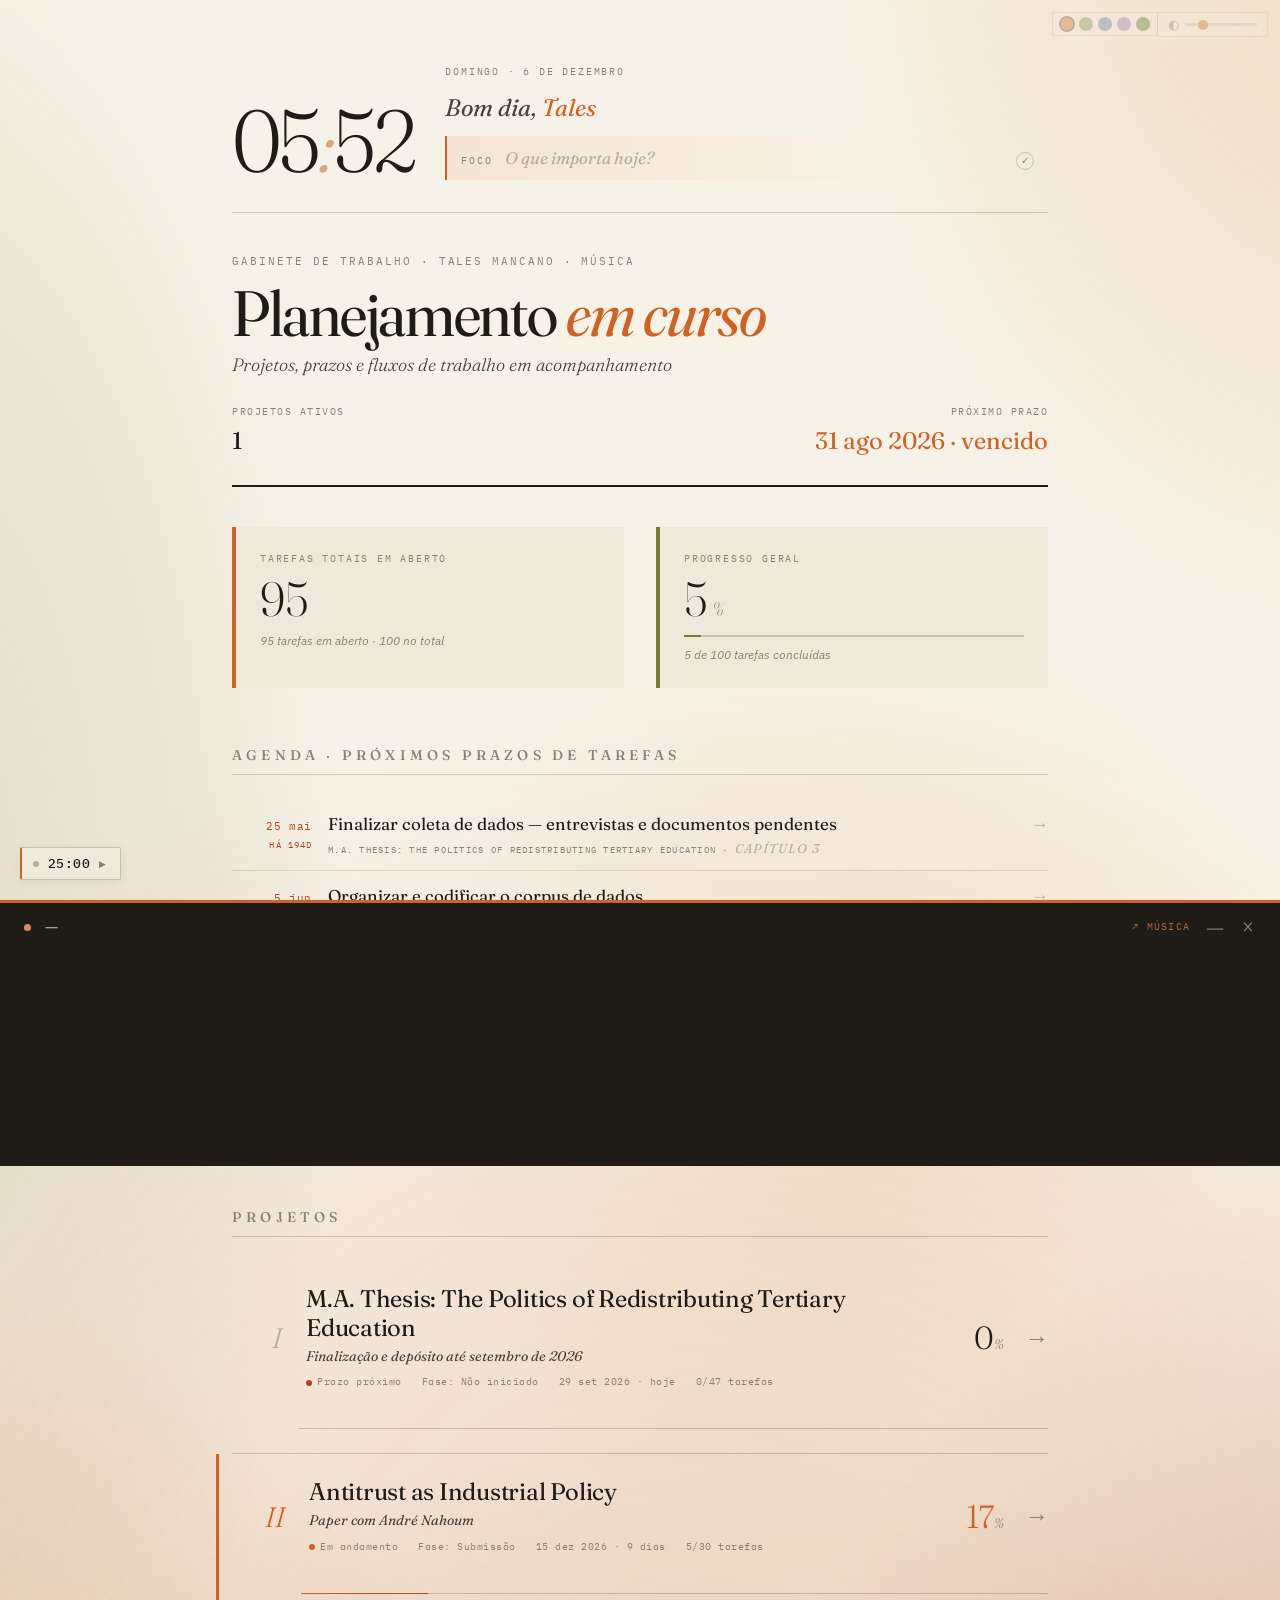
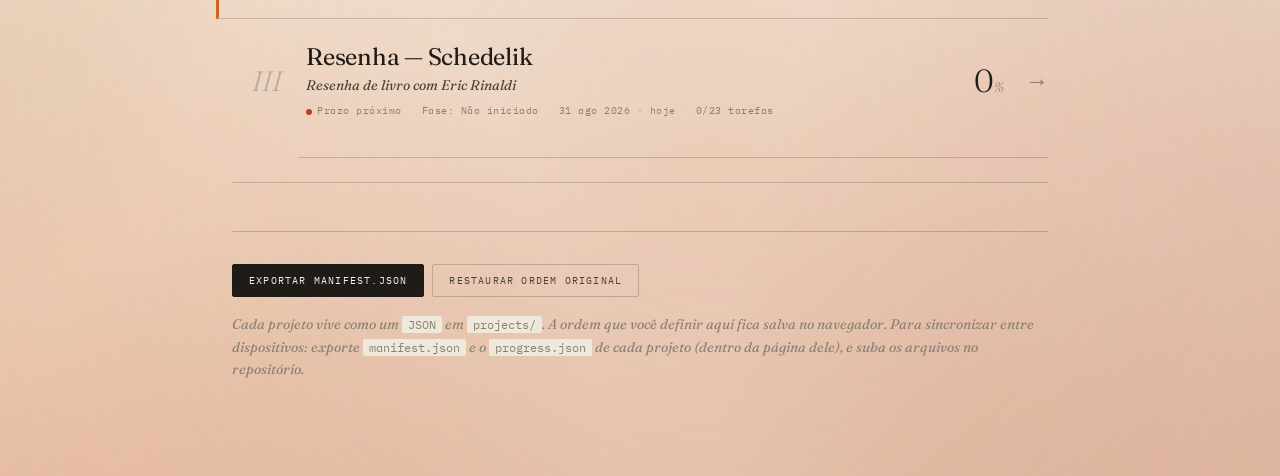
==== commit cf8d7cd4: "Merge branch 'main' of https://github.com/mancano-tales/planning-repo" ====
--- a/index.html
+++ b/index.html
@@ -67,28 +67,8 @@
 
 <div id="projectList" class="loading">Carregando projetos…</div>
 
-<!-- Lista rápida agora vive em um widget flutuante (canto inferior-direito, arrastável).
-     Injetado e estilizado por shared.js — mesmo padrão do Pomodoro. -->
-<div id="quicklistWidget" class="ql-widget">
-  <button type="button" class="ql-pill" id="qlPill" aria-label="Lista rápida">
-    <span class="ql-pill-icon">✎</span>
-    <span class="ql-pill-count" id="qlPillCount">0</span>
-    <span class="ql-pill-label">notas</span>
-  </button>
-  <div class="ql-panel" id="qlPanel" hidden>
-    <div class="ql-panel-head">
-      <div class="ql-panel-title">Lista rápida</div>
-      <div class="ql-panel-meta" id="qlPanelMeta">—</div>
-    </div>
-    <div id="quicklistItems" class="ql-items"></div>
-    <div class="task-add">
-      <input type="text" class="task-add-input" id="quicklistInput"
-        placeholder="Nova nota…" onkeydown="qlKey(event)">
-      <button class="task-add-btn" onclick="qlAdd()">+</button>
-    </div>
-    <p class="quicklist-note">Salvo neste navegador · não sincroniza entre dispositivos</p>
-  </div>
-</div>
+<!-- Lista rápida agora vive dentro do painel do Pomodoro (shared.js). -->
+
 
 <footer class="footer">
   <div class="controls">
@@ -520,152 +500,7 @@
 window.exportManifest = exportManifest;
 window.resetProjectOrder = resetProjectOrder;
 
-// ── QUICKLIST ──────────────────────────────
-const QL_KEY = 'planning-repo:quicklist';
-
-function qlLoad() {
-  try { return JSON.parse(localStorage.getItem(QL_KEY)) || { items: [] }; }
-  catch (e) { return { items: [] }; }
-}
-function qlSave(d) {
-  try { localStorage.setItem(QL_KEY, JSON.stringify(d)); } catch (e) {}
-}
-function qlRender() {
-  const { items } = qlLoad();
-  const el = document.getElementById('quicklistItems');
-  const count = document.getElementById('qlPillCount');
-  const meta = document.getElementById('qlPanelMeta');
-  if (count) {
-    const open = items.filter(it => !it.done).length;
-    count.textContent = open;
-  }
-  if (meta) {
-    const done = items.filter(it => it.done).length;
-    meta.textContent = items.length === 0 ? 'vazio' : (done + ' de ' + items.length + ' feitas');
-  }
-  if (!el) return;
-  if (items.length === 0) {
-    el.innerHTML = '<div class="quicklist-empty">Vazio — adicione uma nota.</div>';
-    return;
-  }
-  el.innerHTML = items.map((item, i) => `
-    <div class="task">
-      <input type="checkbox" class="task-cb" ${item.done ? 'checked' : ''}
-        onchange="qlToggle(${i})">
-      <span class="task-text${item.done ? ' done' : ''}" contenteditable="false"
-        ondblclick="qlStartEdit(this,${i})"
-        onblur="qlFinishEdit(this,${i})"
-        onkeydown="qlEditKey(event,this,${i})">${escapeHtml(item.text)}</span>
-      <button class="task-del" onclick="qlDel(${i})">×</button>
-    </div>`).join('');
-}
-
-// ── QUICKLIST: toggle, drag, posição persistida ──
-const QL_POS_KEY = 'planning-repo:quicklist-pos';
-
-function installQuicklistWidget() {
-  const widget = document.getElementById('quicklistWidget');
-  const pill = document.getElementById('qlPill');
-  const panel = document.getElementById('qlPanel');
-  if (!widget || !pill || !panel) return;
-
-  // restaurar posição
-  try {
-    const raw = localStorage.getItem(QL_POS_KEY);
-    if (raw) {
-      const pos = JSON.parse(raw);
-      if (pos && typeof pos.top === 'number' && typeof pos.left === 'number') {
-        applyQlPosition(pos.top, pos.left);
-      }
-    }
-  } catch (e) {}
-
-  // toggle do panel via click (sem drag)
-  let dragState = null;
-  let moved = false;
-  pill.addEventListener('pointerdown', (ev) => {
-    if (ev.button !== undefined && ev.button !== 0) return;
-    const rect = widget.getBoundingClientRect();
-    dragState = { startX: ev.clientX, startY: ev.clientY, origLeft: rect.left, origTop: rect.top };
-    moved = false;
-    widget.classList.add('dragging');
-    pill.setPointerCapture && pill.setPointerCapture(ev.pointerId);
-    ev.preventDefault();
-  });
-  pill.addEventListener('pointermove', (ev) => {
-    if (!dragState) return;
-    const dx = ev.clientX - dragState.startX;
-    const dy = ev.clientY - dragState.startY;
-    if (!moved && Math.hypot(dx, dy) > 4) moved = true;
-    applyQlPosition(dragState.origTop + dy, dragState.origLeft + dx);
-  });
-  function endDrag(ev) {
-    if (!dragState) return;
-    widget.classList.remove('dragging');
-    try { pill.releasePointerCapture && pill.releasePointerCapture(ev.pointerId); } catch (e) {}
-    if (moved) {
-      const rect = widget.getBoundingClientRect();
-      try { localStorage.setItem(QL_POS_KEY, JSON.stringify({ top: rect.top, left: rect.left })); } catch (e) {}
-      const swallow = (e) => { e.stopPropagation(); e.preventDefault(); pill.removeEventListener('click', swallow, true); };
-      pill.addEventListener('click', swallow, true);
-    }
-    dragState = null;
-  }
-  pill.addEventListener('pointerup', endDrag);
-  pill.addEventListener('pointercancel', endDrag);
-
-  pill.addEventListener('click', () => {
-    panel.hidden = !panel.hidden;
-  });
-
-  // fechar ao clicar fora
-  document.addEventListener('click', (ev) => {
-    if (!widget.contains(ev.target) && !panel.hidden) {
-      panel.hidden = true;
-    }
-  });
-}
-
-function applyQlPosition(top, left) {
-  const widget = document.getElementById('quicklistWidget');
-  if (!widget) return;
-  const w = widget.offsetWidth || 130;
-  const h = widget.offsetHeight || 40;
-  top = Math.max(4, Math.min(window.innerHeight - h - 4, top));
-  left = Math.max(4, Math.min(window.innerWidth - w - 4, left));
-  widget.style.top = top + 'px';
-  widget.style.left = left + 'px';
-  widget.style.bottom = 'auto';
-  widget.style.right = 'auto';
-}
-function qlAdd() {
-  const inp = document.getElementById('quicklistInput');
-  const txt = inp.value.trim();
-  if (!txt) return;
-  const d = qlLoad();
-  d.items.push({ text: txt, done: false });
-  qlSave(d); inp.value = ''; qlRender(); inp.focus();
-}
-function qlKey(e) { if (e.key === 'Enter') qlAdd(); }
-function qlToggle(i) {
-  const d = qlLoad(); d.items[i].done = !d.items[i].done; qlSave(d); qlRender();
-}
-function qlDel(i) {
-  const d = qlLoad(); d.items.splice(i, 1); qlSave(d); qlRender();
-}
-function qlStartEdit(el, i) { el.contentEditable = 'true'; el.focus(); }
-function qlFinishEdit(el, i) {
-  el.contentEditable = 'false';
-  const txt = el.textContent.trim();
-  if (!txt) { qlRender(); return; }
-  const d = qlLoad(); d.items[i].text = txt; qlSave(d);
-}
-function qlEditKey(e, el, i) {
-  if (e.key === 'Enter') { e.preventDefault(); el.blur(); }
-  if (e.key === 'Escape') { const d = qlLoad(); el.textContent = d.items[i]?.text || ''; el.blur(); }
-}
-qlRender();
-installQuicklistWidget();
+// Lista rápida agora vive em shared.js, dentro do painel do Pomodoro.
 
 // ── INTENSITY CONTROL ─────────────────────
 const INT_KEY = 'planning-repo:bg-intensity';
@@ -782,11 +617,7 @@
 initFocus();
 setInterval(() => { updateClock(); updateGreeting(); }, 30000);
 
-// ── MOUSE BLOOM ───────────────────────────
-document.addEventListener('mousemove', e => {
-  document.documentElement.style.setProperty('--mx', (e.clientX / window.innerWidth * 100).toFixed(1) + '%');
-  document.documentElement.style.setProperty('--my', (e.clientY / window.innerHeight * 100).toFixed(1) + '%');
-});
+// Animação de "ondas" dos blobs de fundo: ver startWaveMotion() em shared.js
 </script>
 
 </body>
--- a/assets/styles.css
+++ b/assets/styles.css
@@ -3,8 +3,6 @@
    ============================================ */
 
 :root {
-  --wp-url: none;
-  --wp-a: 0.6;
   --paper: #F7F2E8;
   --paper-shade: #EFE9DC;
   --paper-deep: #E5DDCB;
@@ -26,6 +24,94 @@
   --sans: 'IBM Plex Sans', -apple-system, sans-serif;
   --mono: 'IBM Plex Mono', 'Courier New', monospace;
   --bg-a: 1.5;
+
+  /* 7 cores do gradient orgânico do fundo (triplets RGB).
+     Cada paleta sobrescreve abaixo. Default: Terracota. */
+  --pal-c1: 200 95 35;
+  --pal-c2: 174 67 30;
+  --pal-c3: 208 98 36;
+  --pal-c4: 160 55 22;
+  --pal-c5: 210 148 58;
+  --pal-c6: 130 120 48;
+  --pal-c7: 210 138 52;
+}
+
+/* ─── Paletas calmantes ─────────────────── */
+
+:root.palette-sage {
+  --paper: #F1EEE2;
+  --paper-shade: #E8E5D7;
+  --paper-deep: #D9D6C6;
+  --accent: #7A8A50;
+  --accent-deep: #5A6E38;
+  --accent-soft: #99A872;
+  --accent-tint: #E0E2C8;
+  --done: #B89B5F;
+  --done-tint: #EFE6CC;
+  --pal-c1: 122 138 80;
+  --pal-c2: 100 115 60;
+  --pal-c3: 140 155 95;
+  --pal-c4: 85 100 50;
+  --pal-c5: 180 165 110;
+  --pal-c6: 130 110 80;
+  --pal-c7: 165 145 95;
+}
+
+:root.palette-ocean {
+  --paper: #ECF0F0;
+  --paper-shade: #E0E6E6;
+  --paper-deep: #CCD5D5;
+  --accent: #4A7B95;
+  --accent-deep: #2D5A75;
+  --accent-soft: #6A9BB8;
+  --accent-tint: #D0E0E8;
+  --done: #6F8C90;
+  --done-tint: #DCE5E6;
+  --pal-c1: 100 140 175;
+  --pal-c2: 70 110 145;
+  --pal-c3: 130 165 190;
+  --pal-c4: 60 95 130;
+  --pal-c5: 140 175 175;
+  --pal-c6: 100 130 130;
+  --pal-c7: 120 155 175;
+}
+
+:root.palette-lavender {
+  --paper: #F2EFF2;
+  --paper-shade: #E8E3E8;
+  --paper-deep: #D6D0D6;
+  --accent: #8A75B0;
+  --accent-deep: #6A5590;
+  --accent-soft: #A899C4;
+  --accent-tint: #E3DCEC;
+  --done: #B08CA0;
+  --done-tint: #E9D8E2;
+  --pal-c1: 140 125 175;
+  --pal-c2: 110 95 145;
+  --pal-c3: 165 150 195;
+  --pal-c4: 90 80 130;
+  --pal-c5: 175 155 165;
+  --pal-c6: 130 110 140;
+  --pal-c7: 155 135 170;
+}
+
+:root.palette-forest {
+  --paper: #EEEEE5;
+  --paper-shade: #E2E2D5;
+  --paper-deep: #CECEC0;
+  --accent: #4A6E2A;
+  --accent-deep: #2F4E14;
+  --accent-soft: #6F9050;
+  --accent-tint: #D8E0C8;
+  --done: #8A8035;
+  --done-tint: #E5E3C2;
+  --pal-c1: 80 110 70;
+  --pal-c2: 55 85 50;
+  --pal-c3: 110 140 90;
+  --pal-c4: 40 70 35;
+  --pal-c5: 130 130 80;
+  --pal-c6: 90 100 65;
+  --pal-c7: 100 130 80;
 }
 
 @media (prefers-color-scheme: dark) {
@@ -48,24 +134,7 @@
     --rule: rgba(237, 228, 211, 0.22);
     --rule-soft: rgba(237, 228, 211, 0.11);
   }
-  body {
-    background-image:
-      radial-gradient(circle at var(--mx, 50%) var(--my, 75%),
-        rgb(200 95 55 / calc(0.10 * var(--bg-a))) 0%, rgb(200 95 55 / calc(0.04 * var(--bg-a))) 35%, transparent 58%),
-      radial-gradient(ellipse 130% 80% at 50% 132%,
-        rgb(192 75 40 / calc(0.22 * var(--bg-a))) 0%, rgb(192 75 40 / calc(0.09 * var(--bg-a))) 38%,
-        rgb(192 75 40 / calc(0.02 * var(--bg-a))) 62%, transparent 78%),
-      radial-gradient(ellipse 90% 65% at -15% 106%,
-        rgb(208 90 40 / calc(0.16 * var(--bg-a))) 0%, rgb(208 90 40 / calc(0.06 * var(--bg-a))) 45%, transparent 70%),
-      radial-gradient(ellipse 82% 62% at 115% 100%,
-        rgb(175 65 30 / calc(0.14 * var(--bg-a))) 0%, rgb(175 65 30 / calc(0.05 * var(--bg-a))) 48%, transparent 72%),
-      radial-gradient(ellipse 62% 50% at 108% -5%,
-        rgb(180 125 45 / calc(0.10 * var(--bg-a))) 0%, rgb(180 125 45 / calc(0.04 * var(--bg-a))) 52%, transparent 72%),
-      radial-gradient(ellipse 48% 70% at -8% 45%,
-        rgb(120 110 40 / calc(0.09 * var(--bg-a))) 0%, rgb(120 110 40 / calc(0.03 * var(--bg-a))) 52%, transparent 72%),
-      radial-gradient(ellipse 55% 38% at 68% 52%,
-        rgb(180 120 45 / calc(0.05 * var(--bg-a))) 0%, transparent 65%);
-  }
+  /* No dark mode: usa o mesmo body background-image baseado em --pal-c*. */
 }
 
 * { box-sizing: border-box; margin: 0; padding: 0; }
@@ -73,8 +142,6 @@
   font-size: 16px;
   background: var(--paper);
 }
-
-/* Wallpaper agora vive apenas no topo do site, dentro do .today-panel. */
 
 body {
   font-family: var(--sans);
@@ -84,22 +151,32 @@
   min-height: 100vh;
   font-feature-settings: "kern", "liga", "ss01";
   position: relative;
+  /* Fundo: 7 camadas de radial-gradient que usam --pal-c1..--pal-c7
+     (cada paleta sobrescreve esses triplets). --mx/--my são animados em
+     movimento sinusoidal lento pelo shared.js (ondas do mar). */
   background-image:
     radial-gradient(circle at var(--mx, 50%) var(--my, 75%),
-      rgb(200 95 35 / calc(0.13 * var(--bg-a))) 0%, rgb(200 95 35 / calc(0.05 * var(--bg-a))) 35%, transparent 58%),
+      rgb(var(--pal-c1) / calc(0.13 * var(--bg-a))) 0%,
+      rgb(var(--pal-c1) / calc(0.05 * var(--bg-a))) 35%, transparent 58%),
     radial-gradient(ellipse 130% 80% at 50% 132%,
-      rgb(174 67 30 / calc(0.30 * var(--bg-a))) 0%, rgb(174 67 30 / calc(0.13 * var(--bg-a))) 38%,
-      rgb(174 67 30 / calc(0.03 * var(--bg-a))) 62%, transparent 78%),
+      rgb(var(--pal-c2) / calc(0.30 * var(--bg-a))) 0%,
+      rgb(var(--pal-c2) / calc(0.13 * var(--bg-a))) 38%,
+      rgb(var(--pal-c2) / calc(0.03 * var(--bg-a))) 62%, transparent 78%),
     radial-gradient(ellipse 90% 65% at -15% 106%,
-      rgb(208 98 36 / calc(0.22 * var(--bg-a))) 0%, rgb(208 98 36 / calc(0.09 * var(--bg-a))) 45%, transparent 70%),
+      rgb(var(--pal-c3) / calc(0.22 * var(--bg-a))) 0%,
+      rgb(var(--pal-c3) / calc(0.09 * var(--bg-a))) 45%, transparent 70%),
     radial-gradient(ellipse 82% 62% at 115% 100%,
-      rgb(160 55 22 / calc(0.20 * var(--bg-a))) 0%, rgb(160 55 22 / calc(0.08 * var(--bg-a))) 48%, transparent 72%),
+      rgb(var(--pal-c4) / calc(0.20 * var(--bg-a))) 0%,
+      rgb(var(--pal-c4) / calc(0.08 * var(--bg-a))) 48%, transparent 72%),
     radial-gradient(ellipse 62% 50% at 108% -5%,
-      rgb(210 148 58 / calc(0.14 * var(--bg-a))) 0%, rgb(210 148 58 / calc(0.05 * var(--bg-a))) 52%, transparent 72%),
+      rgb(var(--pal-c5) / calc(0.14 * var(--bg-a))) 0%,
+      rgb(var(--pal-c5) / calc(0.05 * var(--bg-a))) 52%, transparent 72%),
     radial-gradient(ellipse 48% 70% at -8% 45%,
-      rgb(130 120 48 / calc(0.12 * var(--bg-a))) 0%, rgb(130 120 48 / calc(0.05 * var(--bg-a))) 52%, transparent 72%),
+      rgb(var(--pal-c6) / calc(0.12 * var(--bg-a))) 0%,
+      rgb(var(--pal-c6) / calc(0.05 * var(--bg-a))) 52%, transparent 72%),
     radial-gradient(ellipse 55% 38% at 68% 52%,
-      rgb(210 138 52 / calc(0.07 * var(--bg-a))) 0%, transparent 65%);
+      rgb(var(--pal-c7) / calc(0.07 * var(--bg-a))) 0%, transparent 65%);
+  transition: background-color 0.6s ease;
 }
 
 a { color: inherit; text-decoration: none; }
@@ -1539,87 +1616,57 @@
 }
 
 /* ============================================
+   PALETTE SELECTOR (ao lado do regulador ◐)
+   ============================================ */
+
+.palette-ctrl {
+  position: fixed;
+  top: 0.75rem;
+  right: calc(0.75rem + 110px);   /* logo à esquerda do intensity-ctrl */
+  display: flex;
+  align-items: center;
+  gap: 5px;
+  background: var(--paper-shade);
+  border: 1px solid var(--rule);
+  padding: 4px 7px;
+  border-radius: 2px;
+  z-index: 200;
+  opacity: 0.35;
+  transition: opacity 0.25s;
+}
+
+.palette-ctrl:hover { opacity: 1; }
+
+.palette-opt {
+  width: 14px;
+  height: 14px;
+  border-radius: 50%;
+  border: 1.5px solid transparent;
+  cursor: pointer;
+  padding: 0;
+  background-clip: padding-box;
+  transition: transform 0.15s, border-color 0.15s;
+}
+
+.palette-opt:hover { transform: scale(1.18); }
+
+.palette-opt.active {
+  border-color: var(--ink);
+  transform: scale(1.12);
+}
+
+/* ============================================
    TODAY PANEL (dashboard — relógio, saudação, foco)
    ============================================ */
 
 .today-panel {
-  position: relative;
   display: grid;
   grid-template-columns: auto 1fr;
   gap: 1.5rem 2rem;
   align-items: end;
   margin-bottom: 2.5rem;
-  padding: 2rem 2rem 2.5rem 1.5rem;
+  padding-bottom: 2rem;
   border-bottom: 1px solid var(--rule);
-  isolation: isolate;
-}
-
-/* Wallpaper só no topo: cobre o today-panel, faz fade out para o paper
-   na borda inferior, deixando o gradient terracota/oliva tomar conta abaixo. */
-.today-panel::before {
-  content: '';
-  position: absolute;
-  top: 0;
-  left: 0;
-  right: 0;
-  bottom: -70px;   /* estende a imagem para fora do retângulo, criando bleed */
-  background-image: var(--wp-url);
-  background-size: cover;
-  background-position: center 35%;
-  background-repeat: no-repeat;
-  opacity: var(--wp-a, 0.6);
-  filter: saturate(0.85) contrast(0.94);
-  z-index: -2;
-  -webkit-mask-image: linear-gradient(to bottom,
-    rgba(0,0,0,1) 0%, rgba(0,0,0,1) 35%,
-    rgba(0,0,0,0.85) 60%, rgba(0,0,0,0.45) 82%, rgba(0,0,0,0) 100%);
-          mask-image: linear-gradient(to bottom,
-    rgba(0,0,0,1) 0%, rgba(0,0,0,1) 35%,
-    rgba(0,0,0,0.85) 60%, rgba(0,0,0,0.45) 82%, rgba(0,0,0,0) 100%);
-  animation: wp-fade-in 1.1s cubic-bezier(0.2, 0.7, 0.2, 1);
-  transition: opacity 0.5s ease, background-image 0.5s ease;
-}
-
-/* Véu tinta sobre o wallpaper, no tom paper. Acompanha o bleed da imagem. */
-.today-panel::after {
-  content: '';
-  position: absolute;
-  top: 0;
-  left: 0;
-  right: 0;
-  bottom: -70px;
-  background:
-    linear-gradient(135deg,
-      rgb(208 98 36 / 0.10) 0%,
-      transparent 35%,
-      rgb(122 123 50 / 0.08) 75%,
-      rgb(208 98 36 / 0.06) 100%),
-    linear-gradient(to bottom,
-      rgb(247 242 232 / 0.20) 0%,
-      rgb(247 242 232 / 0.50) 60%,
-      rgb(247 242 232 / 0) 100%);
-  z-index: -1;
-  pointer-events: none;
-  animation: wp-fade-in 1.1s cubic-bezier(0.2, 0.7, 0.2, 1);
-}
-
-@keyframes wp-fade-in {
-  from { opacity: 0; }
-  to   { opacity: 1; }
-}
-
-@media (prefers-color-scheme: dark) {
-  .today-panel::after {
-    background:
-      linear-gradient(135deg,
-        rgb(208 98 36 / 0.16) 0%,
-        transparent 35%,
-        rgb(122 123 50 / 0.12) 75%,
-        rgb(208 98 36 / 0.08) 100%),
-      linear-gradient(to bottom,
-        rgb(27 24 20 / 0.30) 0%,
-        rgb(27 24 20 / 0.65) 100%);
-  }
 }
 
 @media (max-width: 640px) {
@@ -1993,6 +2040,243 @@
 
 .pomo-btn.primary:hover { opacity: 0.85; }
 
+.pomo-focus-line {
+  display: flex;
+  align-items: baseline;
+  gap: 6px;
+  padding: 8px 10px;
+  margin-bottom: 0.75rem;
+  border-left: 2px solid var(--accent);
+  background: var(--accent-tint);
+  font-size: 13px;
+}
+
+.pomo-focus-line[hidden] { display: none; }
+
+.pomo-focus-label {
+  font-family: var(--mono);
+  font-size: 9px;
+  letter-spacing: 0.15em;
+  text-transform: uppercase;
+  color: var(--ink-mute);
+  flex-shrink: 0;
+}
+
+.pomo-focus-text {
+  font-family: var(--serif);
+  font-style: italic;
+  font-variation-settings: "opsz" 14;
+  color: var(--ink);
+  flex: 1;
+  overflow: hidden;
+  text-overflow: ellipsis;
+  white-space: nowrap;
+}
+
+.pomo-focus-clear {
+  background: none;
+  border: none;
+  color: var(--ink-faint);
+  cursor: pointer;
+  font-size: 13px;
+  line-height: 1;
+  padding: 0 4px;
+}
+.pomo-focus-clear:hover { color: var(--danger); }
+
+/* Lista rápida dentro do pomo-panel */
+.pomo-ql {
+  margin-top: 0.875rem;
+  padding-top: 0.75rem;
+  border-top: 1px solid var(--rule-soft);
+}
+
+.pomo-ql-head {
+  display: flex;
+  justify-content: space-between;
+  align-items: baseline;
+  margin-bottom: 0.5rem;
+}
+
+.pomo-ql-title {
+  font-family: var(--mono);
+  font-size: 10px;
+  letter-spacing: 0.16em;
+  text-transform: uppercase;
+  color: var(--ink-mute);
+}
+
+.pomo-ql-count {
+  font-family: var(--serif);
+  font-style: italic;
+  font-variation-settings: "opsz" 14;
+  font-size: 0.9rem;
+  color: var(--accent);
+  font-feature-settings: "tnum";
+}
+
+.pomo-ql-count.zero { color: var(--ink-faint); }
+
+.pomo-ql-items {
+  max-height: 220px;
+  overflow-y: auto;
+  margin: 0 -6px;
+  padding: 0 6px;
+}
+
+.pomo-ql-empty {
+  font-family: var(--serif);
+  font-style: italic;
+  color: var(--ink-faint);
+  font-size: 0.85rem;
+  padding: 0.5rem 0;
+  text-align: center;
+}
+
+.pomo-ql-item {
+  display: grid;
+  grid-template-columns: auto 1fr auto auto;
+  gap: 6px;
+  align-items: center;
+  padding: 6px 4px;
+  border-bottom: 1px solid var(--rule-soft);
+}
+
+.pomo-ql-item:last-of-type { border-bottom: none; }
+
+.pomo-ql-item.focus {
+  background: var(--accent-tint);
+  border-left: 2px solid var(--accent);
+  padding-left: 6px;
+  margin-left: -4px;
+}
+
+.pomo-ql-item .task-cb {
+  width: 14px;
+  height: 14px;
+  accent-color: var(--accent);
+  cursor: pointer;
+  flex-shrink: 0;
+}
+
+.pomo-ql-text {
+  font-size: 13px;
+  color: var(--ink-soft);
+  line-height: 1.35;
+  cursor: text;
+  padding: 1px 3px;
+  outline: none;
+  font-family: var(--sans);
+  min-width: 0;
+  overflow: hidden;
+  text-overflow: ellipsis;
+}
+
+.pomo-ql-item.done .pomo-ql-text {
+  text-decoration: line-through;
+  color: var(--ink-faint);
+}
+
+.pomo-ql-text[contenteditable="true"] {
+  white-space: normal;
+  text-overflow: clip;
+  background: var(--paper-shade);
+  outline: 1px solid var(--accent);
+  outline-offset: 1px;
+}
+
+.pomo-ql-focus, .pomo-ql-del {
+  background: none;
+  border: none;
+  cursor: pointer;
+  font-size: 13px;
+  line-height: 1;
+  padding: 0 4px;
+  transition: color 0.15s;
+}
+
+.pomo-ql-focus {
+  color: var(--ink-faint);
+  font-size: 14px;
+}
+.pomo-ql-focus:hover { color: var(--accent); }
+.pomo-ql-item.focus .pomo-ql-focus { color: var(--accent); }
+
+.pomo-ql-del {
+  color: var(--ink-faint);
+  font-family: var(--serif);
+}
+.pomo-ql-del:hover { color: var(--danger); }
+
+.pomo-ql-add {
+  display: flex;
+  gap: 4px;
+  margin-top: 6px;
+  padding-top: 6px;
+  border-top: 1px solid var(--rule-soft);
+}
+
+.pomo-ql-add input {
+  flex: 1;
+  font-family: var(--sans);
+  font-size: 12px;
+  padding: 5px 8px;
+  border: 1px solid var(--rule);
+  background: var(--paper-shade);
+  color: var(--ink);
+  border-radius: 2px;
+  outline: none;
+}
+.pomo-ql-add input:focus { border-color: var(--accent); }
+
+.pomo-ql-add button {
+  font-family: var(--mono);
+  font-size: 14px;
+  padding: 4px 10px;
+  background: var(--ink);
+  color: var(--paper);
+  border: none;
+  cursor: pointer;
+  border-radius: 2px;
+}
+.pomo-ql-add button:hover { opacity: 0.85; }
+
+/* Settings collapsible */
+.pomo-settings-details {
+  margin-top: 0.75rem;
+  padding-top: 0.75rem;
+  border-top: 1px solid var(--rule-soft);
+}
+
+.pomo-settings-details summary {
+  font-family: var(--mono);
+  font-size: 10px;
+  letter-spacing: 0.12em;
+  text-transform: uppercase;
+  color: var(--ink-mute);
+  cursor: pointer;
+  outline: none;
+  list-style: none;
+  user-select: none;
+}
+
+.pomo-settings-details summary::-webkit-details-marker { display: none; }
+.pomo-settings-details summary::before {
+  content: '▸ ';
+  font-family: var(--serif);
+  font-size: 9px;
+  margin-right: 4px;
+  transition: transform 0.15s;
+  display: inline-block;
+}
+.pomo-settings-details[open] summary::before { transform: rotate(90deg); }
+
+.pomo-settings-details .pomo-settings {
+  margin-top: 0.5rem;
+  padding-top: 0;
+  border-top: none;
+}
+
 .pomo-settings {
   display: flex;
   gap: 0.75rem;
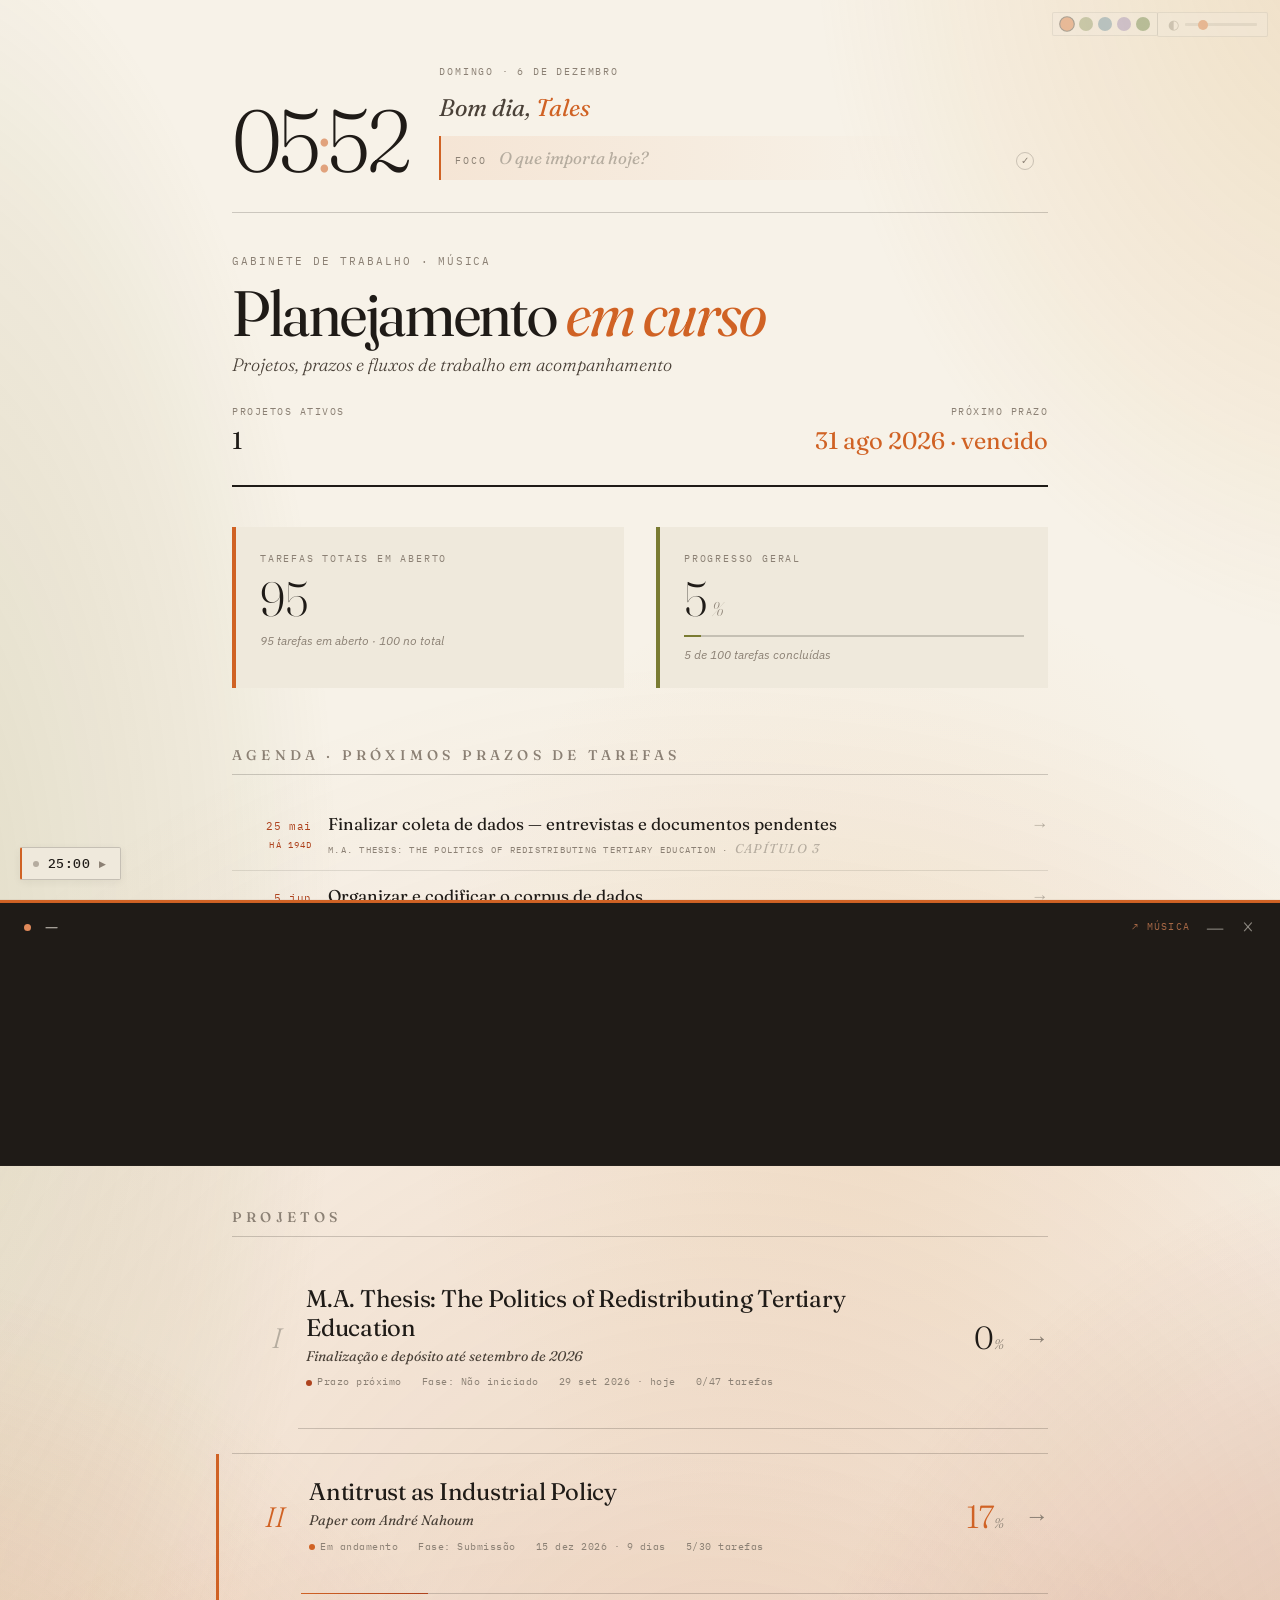
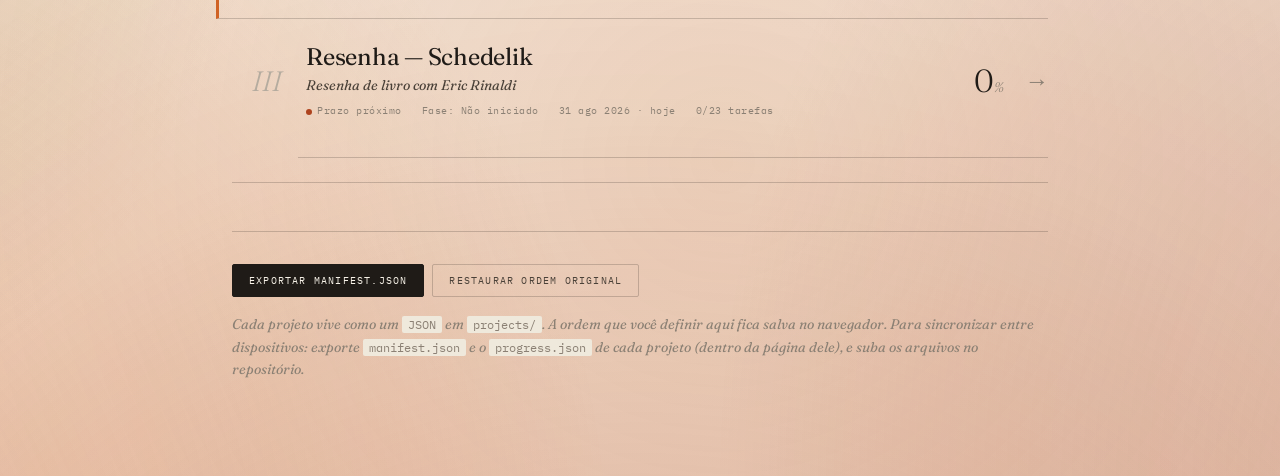
==== commit ae7b0801: "Editable project name/deadline, fix italic colon, drop name from eyebrow - Clock colon ":" no longer" ====
--- a/index.html
+++ b/index.html
@@ -30,7 +30,7 @@
 </section>
 
 <header class="masthead">
-  <div class="eyebrow">Gabinete de Trabalho · Tales Mancano · <a href="music.html">Música</a></div>
+  <div class="eyebrow">Gabinete de Trabalho · <a href="music.html">Música</a></div>
   <h1 class="title">Planejamento <em>em curso</em></h1>
   <p class="subtitle">Projetos, prazos e fluxos de trabalho em acompanhamento</p>
 
--- a/assets/styles.css
+++ b/assets/styles.css
@@ -271,6 +271,43 @@
 
 .meta-value.accent { color: var(--accent); }
 
+/* Campos editáveis no header do projeto (título, subtítulo, prazo) */
+.editable {
+  cursor: text;
+  border-radius: 2px;
+  padding: 1px 4px;
+  margin: 0 -4px;
+  transition: background 0.15s, outline-color 0.15s;
+  outline: 1px solid transparent;
+  outline-offset: 1px;
+}
+
+.editable:hover {
+  background: var(--paper-shade);
+}
+
+.editable[contenteditable="true"] {
+  background: var(--paper-shade);
+  outline-color: var(--accent);
+  cursor: text;
+}
+
+#projectTitle.editable { cursor: text; }
+#deadlineLabel.editable { cursor: pointer; }
+
+.deadline-edit-input {
+  font-family: var(--serif);
+  font-size: 1.5rem;
+  font-variation-settings: "opsz" 36;
+  padding: 2px 6px;
+  border: 1px solid var(--accent);
+  background: var(--paper);
+  color: var(--ink);
+  border-radius: 2px;
+  outline: none;
+  font-feature-settings: "tnum";
+}
+
 /* Prazo: número grande de dias + breakdown aditivo terso */
 .deadline-cascade {
   display: flex;
@@ -1690,7 +1727,6 @@
 .today-time .sep {
   color: var(--accent);
   opacity: 0.55;
-  font-style: italic;
   animation: today-blink 2.4s ease-in-out infinite;
 }
 
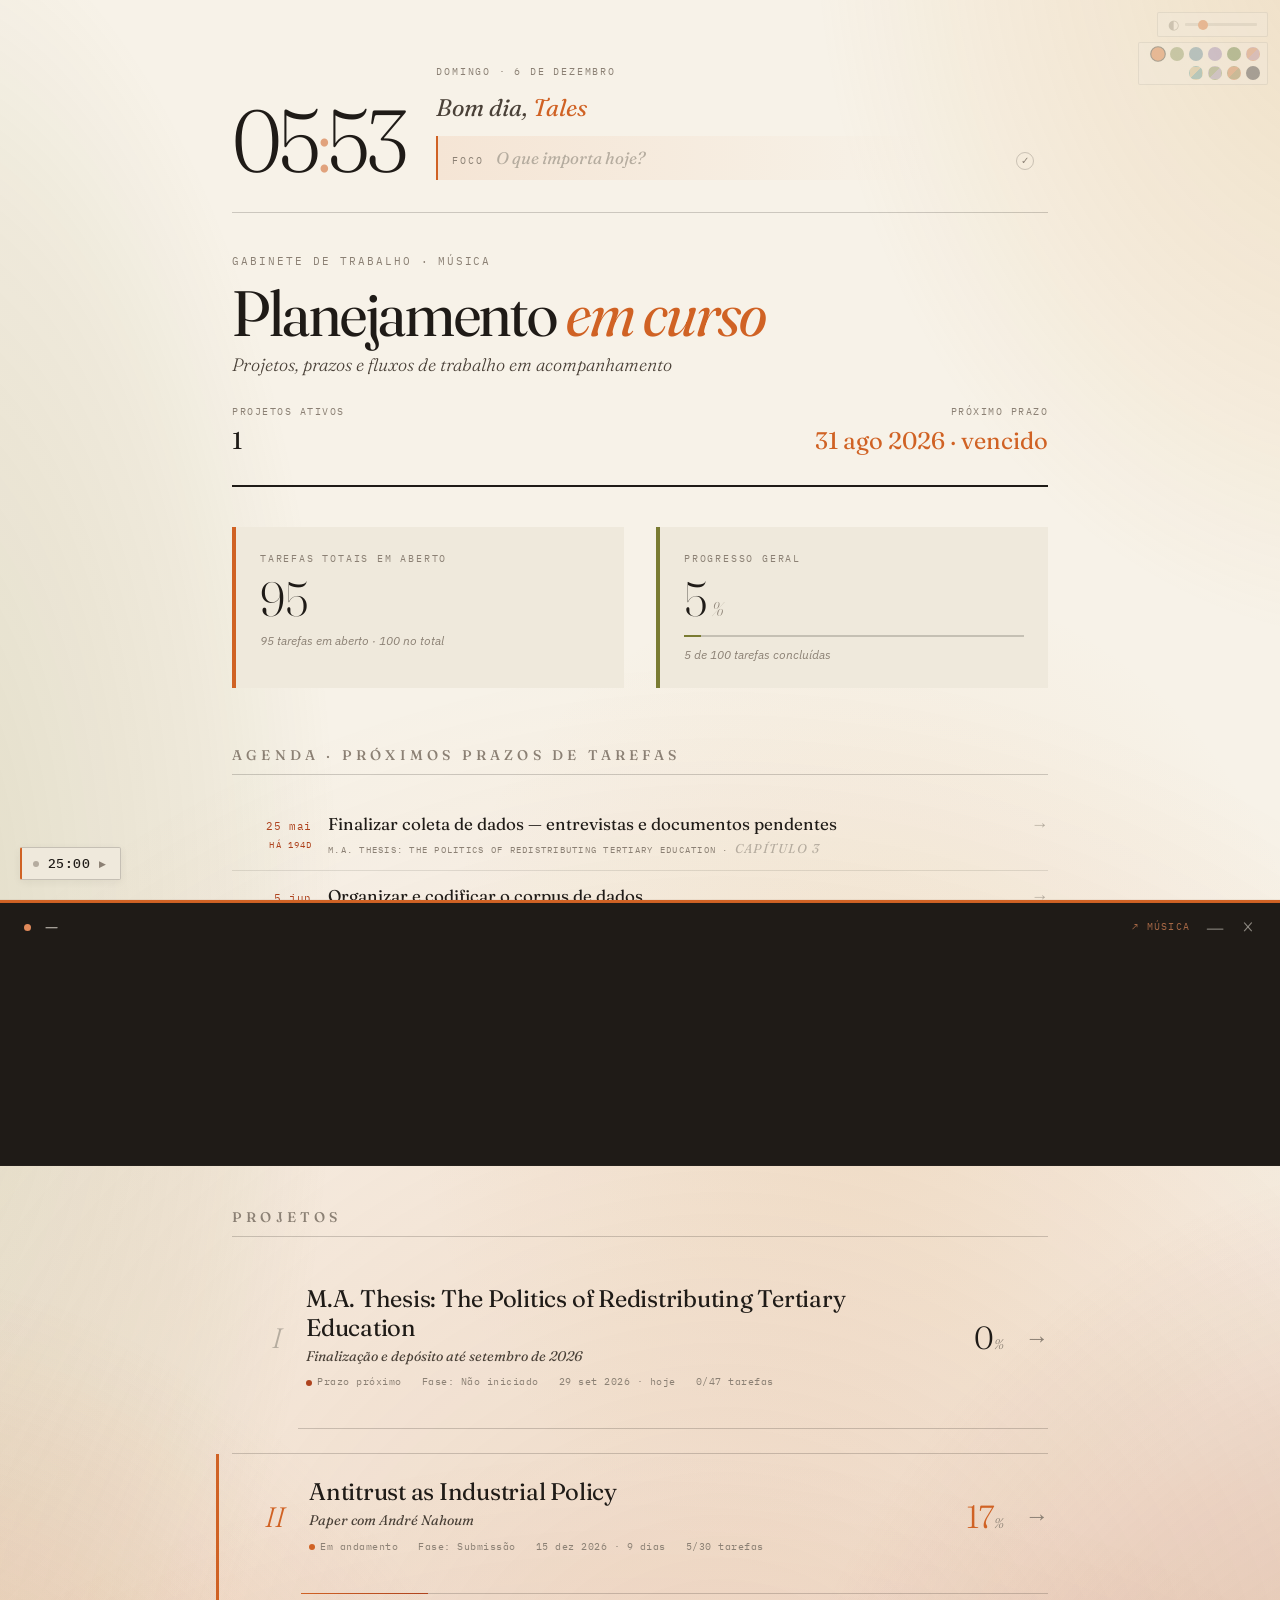
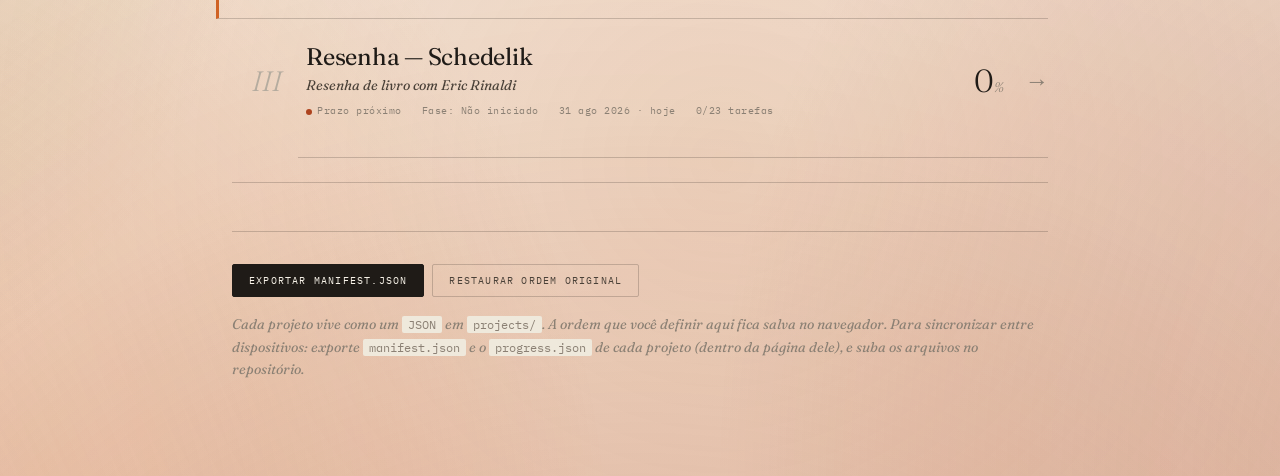
==== commit 7b7d19ee: "5 new palettes (incl. dark), editable user/project names, mobile pomo fix - Palette selector moved t" ====
--- a/index.html
+++ b/index.html
@@ -239,8 +239,21 @@
       <article class="project-card ${active ? 'active' : ''} ${done ? 'done' : ''}">
         <div class="project-roman">${ROMAN[index] || (index + 1)}</div>
         <div class="project-info">
-          <h3 class="project-name">${escapeHtml(meta.name)}</h3>
-          ${meta.subtitle ? `<p class="project-subtitle">${escapeHtml(meta.subtitle)}</p>` : ''}
+          <h3 class="project-name">
+            <span class="project-name-text editable" data-id="${escapeHtml(meta.id)}" data-field="name"
+                  title="Clique no lápis para editar"
+                  >${escapeHtml(meta.name)}</span>
+            <button type="button" class="project-name-edit" data-id="${escapeHtml(meta.id)}" data-field="name"
+                    aria-label="Editar nome do projeto">✎</button>
+          </h3>
+          ${meta.subtitle ? `<p class="project-subtitle">
+            <span class="project-subtitle-text editable" data-id="${escapeHtml(meta.id)}" data-field="subtitle">${escapeHtml(meta.subtitle)}</span>
+            <button type="button" class="project-name-edit" data-id="${escapeHtml(meta.id)}" data-field="subtitle"
+                    aria-label="Editar subtítulo">✎</button>
+          </p>` : `<p class="project-subtitle empty">
+            <button type="button" class="project-name-edit add" data-id="${escapeHtml(meta.id)}" data-field="subtitle"
+                    aria-label="Adicionar subtítulo">+ subtítulo</button>
+          </p>`}
           <div class="project-meta-row">
             <span><span class="dot ${statusDot}"></span>${statusLabel}</span>
             <span>Fase: ${escapeHtml(currentLabel)}</span>
@@ -361,7 +374,8 @@
     return;
   }
 
-  // Aplica ordem customizada salva (drag-and-drop do usuário)
+  // Aplica overrides de nome/subtítulo + ordem customizada salva
+  manifest.projects = applyManifestOverrides(manifest.projects);
   manifest.projects = applyProjectOrder(manifest.projects);
   const hasCustomOrder = !!loadProjectOrder();
 
@@ -418,7 +432,134 @@
   listEl.innerHTML = ranked.map((r, i) => projectCardHTML(r.meta, r.project, i)).join('');
 
   installProjectDnD();
+  installProjectInlineEdit();
   renderAgenda(manifest.projects, projects);
+}
+
+// ── EDIT inline de nome/subtítulo nos cards do dashboard ──
+function installProjectInlineEdit() {
+  document.querySelectorAll('.project-name-edit').forEach(btn => {
+    btn.addEventListener('click', (ev) => {
+      ev.preventDefault();
+      ev.stopPropagation();
+      const id = btn.dataset.id;
+      const field = btn.dataset.field;
+      startProjectFieldEdit(id, field, btn);
+    });
+  });
+  // Permitir click direto no texto também — desativa a navegação
+  document.querySelectorAll('.project-name-text, .project-subtitle-text').forEach(span => {
+    span.addEventListener('click', (ev) => {
+      ev.preventDefault();
+      ev.stopPropagation();
+      startProjectFieldEditOnSpan(span);
+    });
+  });
+}
+
+async function startProjectFieldEdit(id, field, btn) {
+  const card = btn.closest('.project-card-link');
+  if (!card) return;
+  let span = card.querySelector(field === 'name' ? '.project-name-text' : '.project-subtitle-text');
+  if (!span) {
+    // Caso "+ subtítulo" — substitui o botão por um span editável
+    const p = btn.closest('.project-subtitle');
+    if (!p) return;
+    span = document.createElement('span');
+    span.className = 'project-subtitle-text editable';
+    span.dataset.id = id;
+    span.dataset.field = 'subtitle';
+    span.textContent = '';
+    p.innerHTML = '';
+    p.appendChild(span);
+    p.appendChild(btn);
+  }
+  startProjectFieldEditOnSpan(span);
+}
+
+function startProjectFieldEditOnSpan(span) {
+  const card = span.closest('.project-card-link');
+  if (card) card.classList.add('editing');   // desativa drag/nav durante edit
+  const id = span.dataset.id;
+  const field = span.dataset.field;
+  const original = span.textContent;
+  span.contentEditable = 'true';
+  span.focus();
+  const range = document.createRange();
+  range.selectNodeContents(span);
+  const sel = window.getSelection();
+  sel.removeAllRanges();
+  sel.addRange(range);
+
+  let committed = false;
+  function finish(save) {
+    if (committed) return;
+    committed = true;
+    span.contentEditable = 'false';
+    span.removeEventListener('blur', onBlur);
+    span.removeEventListener('keydown', onKey);
+    if (card) card.classList.remove('editing');
+    const newVal = span.textContent.trim();
+    if (save) {
+      saveProjectField(id, field, newVal).then(() => {
+        // Re-render para refletir
+        render();
+      });
+    } else {
+      span.textContent = original;
+    }
+  }
+  function onBlur() { finish(true); }
+  function onKey(e) {
+    if (e.key === 'Enter') { e.preventDefault(); finish(true); }
+    if (e.key === 'Escape') { finish(false); }
+  }
+  span.addEventListener('blur', onBlur);
+  span.addEventListener('keydown', onKey);
+}
+
+// Persiste o name/subtitle no localStorage do projeto + no manifest overrides
+const MANIFEST_OVERRIDES_KEY = 'planning-repo:manifest-overrides';
+async function saveProjectField(id, field, value) {
+  // Atualiza o JSON do projeto no localStorage (afeta a página do projeto)
+  const projKey = STORAGE_PREFIX + id;
+  try {
+    const raw = localStorage.getItem(projKey);
+    let proj = raw ? JSON.parse(raw) : null;
+    if (!proj) {
+      const res = await fetch('projects/' + id + '.json?t=' + Date.now());
+      if (res.ok) proj = await res.json();
+    }
+    if (proj) {
+      if (field === 'name') proj.name = value || proj.name;
+      else if (field === 'subtitle') proj.subtitle = value;
+      proj.lastUpdated = new Date().toISOString();
+      localStorage.setItem(projKey, JSON.stringify(proj));
+    }
+  } catch (e) {}
+  // Override no manifest para que o card e dropdowns reflitam
+  try {
+    const raw = localStorage.getItem(MANIFEST_OVERRIDES_KEY);
+    const ov = raw ? JSON.parse(raw) : {};
+    if (!ov[id]) ov[id] = {};
+    if (field === 'name') ov[id].name = value || ov[id].name;
+    else if (field === 'subtitle') ov[id].subtitle = value;
+    localStorage.setItem(MANIFEST_OVERRIDES_KEY, JSON.stringify(ov));
+  } catch (e) {}
+}
+
+function applyManifestOverrides(manifestProjects) {
+  let ov = {};
+  try {
+    const raw = localStorage.getItem(MANIFEST_OVERRIDES_KEY);
+    if (raw) ov = JSON.parse(raw) || {};
+  } catch (e) {}
+  return manifestProjects.map(p => {
+    const o = ov[p.id];
+    if (!o) return p;
+    return { ...p, name: o.name !== undefined ? o.name : p.name,
+                  subtitle: o.subtitle !== undefined ? o.subtitle : p.subtitle };
+  });
 }
 
 function renderAgenda(metas, projects) {
@@ -555,6 +696,15 @@
   if (el) el.innerHTML = h + '<span class="sep">:</span>' + m;
 }
 
+const USER_NAME_KEY = 'planning-repo:user-name';
+function getUserName() {
+  try { return localStorage.getItem(USER_NAME_KEY) || 'Tales'; }
+  catch (e) { return 'Tales'; }
+}
+function setUserName(n) {
+  try { localStorage.setItem(USER_NAME_KEY, n); } catch (e) {}
+}
+
 function updateGreeting() {
   const h = new Date().getHours();
   let g;
@@ -563,7 +713,44 @@
   else if (h < 18) g = 'Boa tarde';
   else g = 'Boa noite';
   const el = document.getElementById('todayGreeting');
-  if (el) el.innerHTML = g + ', <em>Tales</em>';
+  if (!el) return;
+  const safeName = String(getUserName()).replace(/[&<>"']/g, c => ({
+    '&': '&amp;', '<': '&lt;', '>': '&gt;', '"': '&quot;', "'": '&#39;'
+  }[c]));
+  el.innerHTML = g + ', <em class="editable" id="userName" title="Clique para editar seu nome">' + safeName + '</em>';
+  // Reata os handlers porque o innerHTML foi sobrescrito
+  const nameEl = document.getElementById('userName');
+  if (nameEl) {
+    nameEl.addEventListener('click', () => startUserNameEdit(nameEl));
+  }
+}
+
+function startUserNameEdit(el) {
+  if (el.isContentEditable) return;
+  el.contentEditable = 'true';
+  el.focus();
+  const range = document.createRange();
+  range.selectNodeContents(el);
+  const sel = window.getSelection();
+  sel.removeAllRanges();
+  sel.addRange(range);
+  function finish(save) {
+    el.contentEditable = 'false';
+    el.removeEventListener('blur', onBlur);
+    el.removeEventListener('keydown', onKey);
+    const txt = el.textContent.trim();
+    if (save && txt) {
+      setUserName(txt);
+    }
+    updateGreeting();
+  }
+  function onBlur() { finish(true); }
+  function onKey(e) {
+    if (e.key === 'Enter') { e.preventDefault(); finish(true); }
+    if (e.key === 'Escape') { finish(false); }
+  }
+  el.addEventListener('blur', onBlur);
+  el.addEventListener('keydown', onKey);
 }
 
 function updateDate() {
--- a/assets/styles.css
+++ b/assets/styles.css
@@ -112,6 +112,112 @@
   --pal-c5: 130 130 80;
   --pal-c6: 90 100 65;
   --pal-c7: 100 130 80;
+}
+
+/* Pôr do Sol — terracota + lavanda dusty (sunset glow) */
+:root.palette-sunset {
+  --paper: #F3EDE5;
+  --paper-shade: #E9E2D6;
+  --paper-deep: #DBD0C0;
+  --accent: #C56F4A;
+  --accent-deep: #964828;
+  --accent-soft: #DC9A78;
+  --accent-tint: #F3DBC8;
+  --done: #A8758E;
+  --done-tint: #ECDAE2;
+  --pal-c1: 220 130 95;
+  --pal-c2: 195 95 75;
+  --pal-c3: 200 120 145;
+  --pal-c4: 165 95 110;
+  --pal-c5: 230 175 120;
+  --pal-c6: 180 130 145;
+  --pal-c7: 215 140 110;
+}
+
+/* Areia & Mar — bege quente + teal/seafoam */
+:root.palette-seasand {
+  --paper: #F0EEE5;
+  --paper-shade: #E5E2D2;
+  --paper-deep: #D4D0BE;
+  --accent: #4A8C8C;
+  --accent-deep: #2D6868;
+  --accent-soft: #75AFAF;
+  --accent-tint: #D2E4E4;
+  --done: #B89B5F;
+  --done-tint: #EFE6CC;
+  --pal-c1: 100 145 145;
+  --pal-c2: 75 115 120;
+  --pal-c3: 175 165 130;
+  --pal-c4: 60 95 100;
+  --pal-c5: 200 185 145;
+  --pal-c6: 110 130 130;
+  --pal-c7: 145 165 145;
+}
+
+/* Bosque — sálvia + lavanda (forest spa) */
+:root.palette-grove {
+  --paper: #EFEEE5;
+  --paper-shade: #E4E2D4;
+  --paper-deep: #D2D0C0;
+  --accent: #6F8050;
+  --accent-deep: #4F6035;
+  --accent-soft: #92A475;
+  --accent-tint: #DCE3CC;
+  --done: #8F85A5;
+  --done-tint: #E0DCEA;
+  --pal-c1: 130 145 110;
+  --pal-c2: 100 115 80;
+  --pal-c3: 165 155 175;
+  --pal-c4: 80 95 60;
+  --pal-c5: 175 165 135;
+  --pal-c6: 130 125 155;
+  --pal-c7: 145 155 130;
+}
+
+/* Outono — terracota + oliva (mistura) */
+:root.palette-autumn {
+  --paper: #F3EFE3;
+  --paper-shade: #E8E3D1;
+  --paper-deep: #D7CFBA;
+  --accent: #C26830;
+  --accent-deep: #8E4A1E;
+  --accent-soft: #DC8E58;
+  --accent-tint: #F0DDC4;
+  --done: #806B30;
+  --done-tint: #E2D9B6;
+  --pal-c1: 200 95 35;
+  --pal-c2: 150 110 50;
+  --pal-c3: 210 120 60;
+  --pal-c4: 130 90 40;
+  --pal-c5: 195 165 80;
+  --pal-c6: 100 100 50;
+  --pal-c7: 180 135 70;
+}
+
+/* Noite — paleta escura (dark) */
+:root.palette-noite {
+  --paper: #1B1E2A;
+  --paper-shade: #252836;
+  --paper-deep: #2F3344;
+  --ink: #E2DDCB;
+  --ink-soft: #C0B9A4;
+  --ink-mute: #8B8576;
+  --ink-faint: #5A554A;
+  --accent: #C4955A;
+  --accent-deep: #9A6F38;
+  --accent-soft: #DCB07A;
+  --accent-tint: #3A2E1C;
+  --done: #8AA2B5;
+  --done-tint: #283440;
+  --rule: rgba(226, 221, 203, 0.22);
+  --rule-soft: rgba(226, 221, 203, 0.10);
+  --pal-c1: 196 149 90;
+  --pal-c2: 154 111 56;
+  --pal-c3: 138 162 181;
+  --pal-c4: 100 75 50;
+  --pal-c5: 175 145 100;
+  --pal-c6: 100 120 145;
+  --pal-c7: 145 115 90;
 }
 
 @media (prefers-color-scheme: dark) {
@@ -271,26 +377,45 @@
 
 .meta-value.accent { color: var(--accent); }
 
-/* Campos editáveis no header do projeto (título, subtítulo, prazo) */
+/* Campos editáveis (título de projeto, subtítulo, prazo, nome de usuário…) */
 .editable {
   cursor: text;
   border-radius: 2px;
   padding: 1px 4px;
   margin: 0 -4px;
-  transition: background 0.15s, outline-color 0.15s;
+  transition: background 0.15s, outline-color 0.15s, box-shadow 0.15s;
   outline: 1px solid transparent;
   outline-offset: 1px;
+  position: relative;
+}
+
+.editable::after {
+  content: '✎';
+  font-family: var(--serif);
+  font-style: normal;
+  font-size: 0.55em;
+  color: var(--accent);
+  opacity: 0;
+  margin-left: 6px;
+  vertical-align: middle;
+  transition: opacity 0.15s;
+  pointer-events: none;
 }
 
 .editable:hover {
   background: var(--paper-shade);
-}
+  box-shadow: 0 0 0 1px var(--rule-soft);
+}
+
+.editable:hover::after { opacity: 0.65; }
 
 .editable[contenteditable="true"] {
   background: var(--paper-shade);
   outline-color: var(--accent);
   cursor: text;
 }
+
+.editable[contenteditable="true"]::after { opacity: 0; }
 
 #projectTitle.editable { cursor: text; }
 #deadlineLabel.editable { cursor: pointer; }
@@ -596,6 +721,54 @@
   font-family: var(--serif);
 }
 
+.project-subtitle.empty { margin-top: 0.15rem; }
+
+/* Botão ✎ inline ao lado do nome/subtítulo nos cards do dashboard */
+.project-name-edit {
+  background: none;
+  border: none;
+  cursor: pointer;
+  font-family: var(--serif);
+  font-size: 0.85rem;
+  color: var(--ink-faint);
+  padding: 0 4px;
+  margin-left: 4px;
+  opacity: 0;
+  transition: opacity 0.15s, color 0.15s;
+  vertical-align: middle;
+  line-height: 1;
+}
+.project-name-edit.add {
+  font-family: var(--mono);
+  font-size: 10px;
+  letter-spacing: 0.1em;
+  opacity: 0.7;
+  text-transform: lowercase;
+  padding: 1px 6px;
+  border: 1px dashed var(--rule);
+  border-radius: 2px;
+}
+
+.project-card:hover .project-name-edit { opacity: 0.8; }
+.project-name-edit:hover { color: var(--accent); opacity: 1; }
+
+.project-name-text[contenteditable="true"],
+.project-subtitle-text[contenteditable="true"] {
+  background: var(--paper-shade);
+  outline: 1px solid var(--accent);
+  outline-offset: 2px;
+  border-radius: 2px;
+  cursor: text;
+  display: inline-block;
+  min-width: 100px;
+}
+
+/* Durante edit, o anchor não navega */
+.project-card-link.editing { pointer-events: none; }
+.project-card-link.editing .project-name-text,
+.project-card-link.editing .project-subtitle-text,
+.project-card-link.editing .project-name-edit { pointer-events: auto; }
+
 .project-meta-row {
   display: flex;
   gap: 1.25rem;
@@ -1658,9 +1831,12 @@
 
 .palette-ctrl {
   position: fixed;
-  top: 0.75rem;
-  right: calc(0.75rem + 110px);   /* logo à esquerda do intensity-ctrl */
-  display: flex;
+  top: calc(0.75rem + 30px);   /* logo abaixo do intensity-ctrl */
+  right: 0.75rem;
+  display: flex;
+  flex-wrap: wrap;
+  max-width: 130px;
+  justify-content: flex-end;
   align-items: center;
   gap: 5px;
   background: var(--paper-shade);
@@ -2374,6 +2550,34 @@
   .pomo-widget { bottom: 1rem; left: 1rem; }
 }
 
+/* Mobile em paisagem: pouca altura. Ancora o pomodoro no canto superior-
+   esquerdo (acima dos controles top-right que vão pra esquerda), e abre
+   o painel para baixo em vez de para cima. */
+@media (max-height: 520px) and (orientation: landscape) {
+  .pomo-widget {
+    top: 0.5rem !important;
+    left: 0.5rem !important;
+    bottom: auto !important;
+    right: auto !important;
+  }
+  .pomo-panel {
+    bottom: auto;
+    top: calc(100% + 6px);
+    max-height: calc(100vh - 70px);
+    overflow-y: auto;
+    width: 280px;
+  }
+  /* Se o mini-player estiver ativo, manter ainda no topo */
+  body:has(.mini-player.active) .pomo-widget {
+    top: 0.5rem !important;
+    bottom: auto !important;
+  }
+  body:has(.mini-player.active.minimized) .pomo-widget {
+    bottom: auto !important;
+    top: 0.5rem !important;
+  }
+}
+
 /* ============================================
    GANTT — melhorias (today overlay, dividers, badge)
    ============================================ */
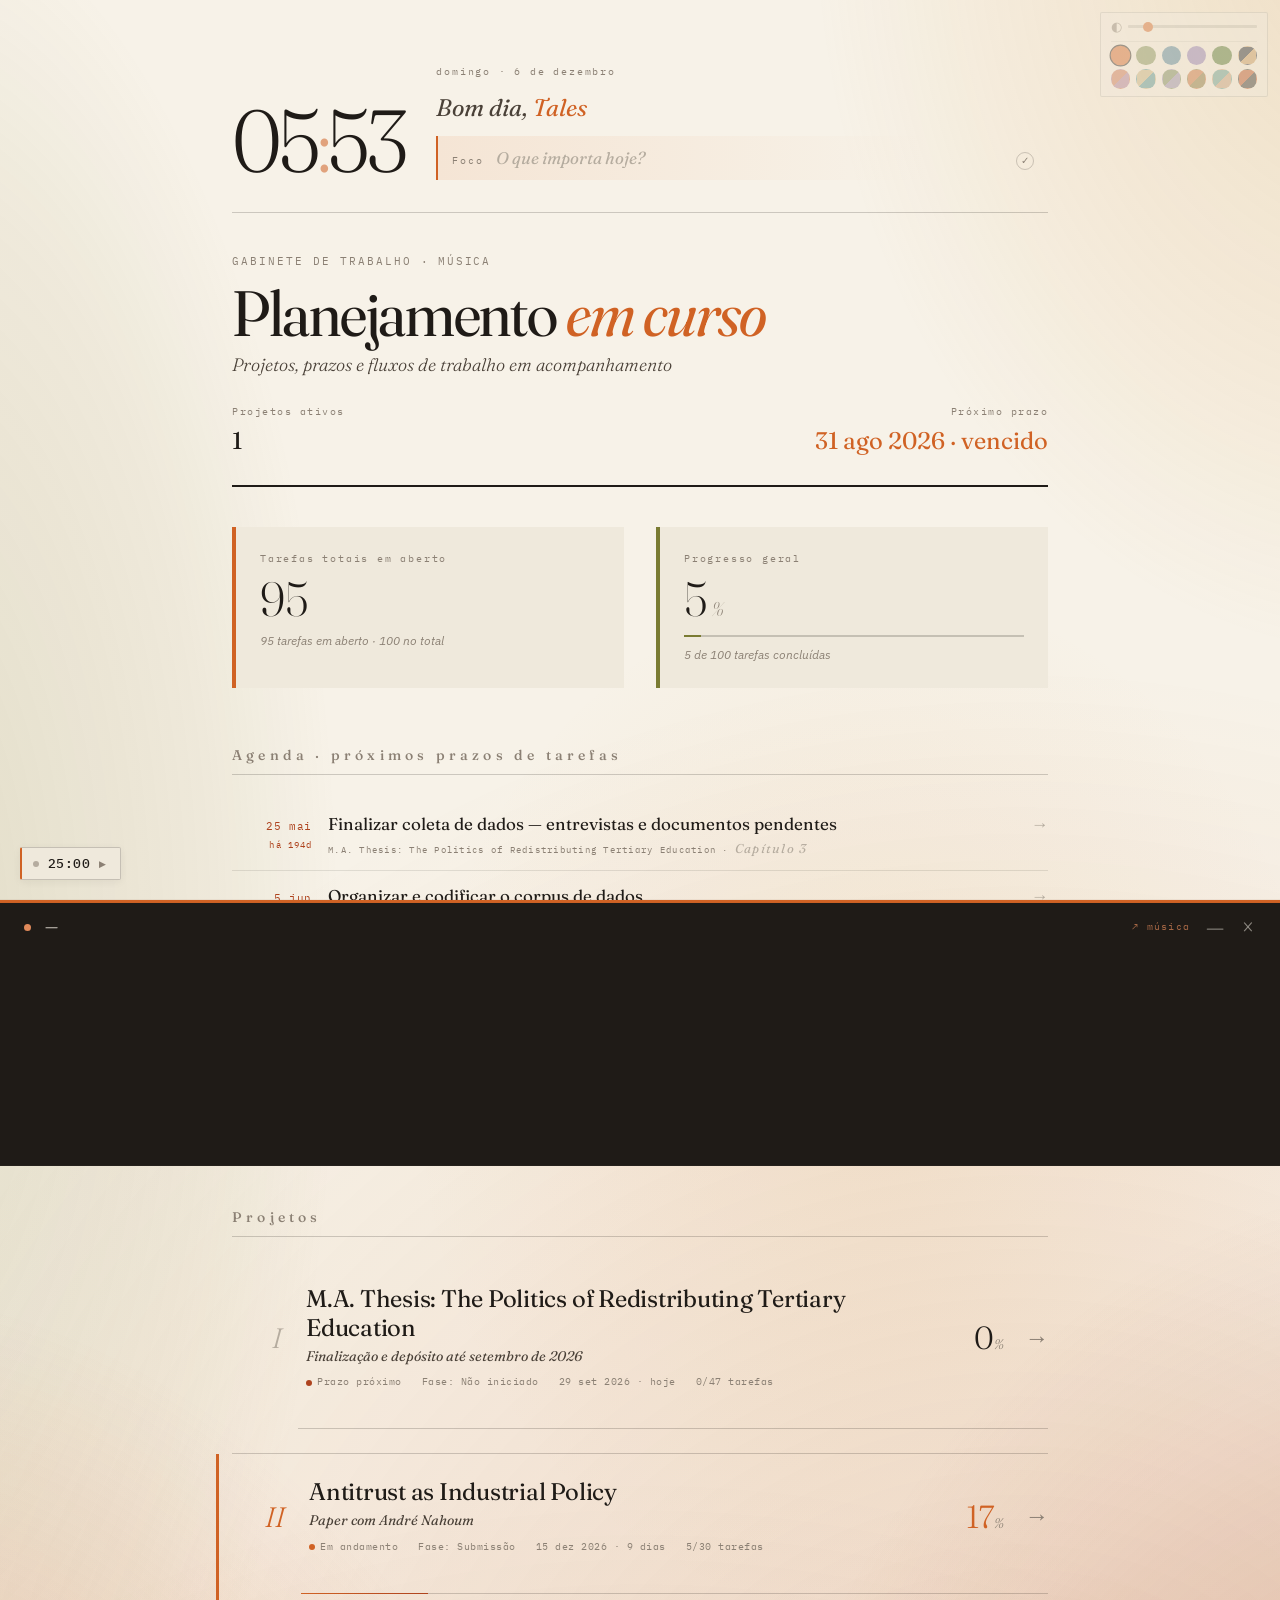
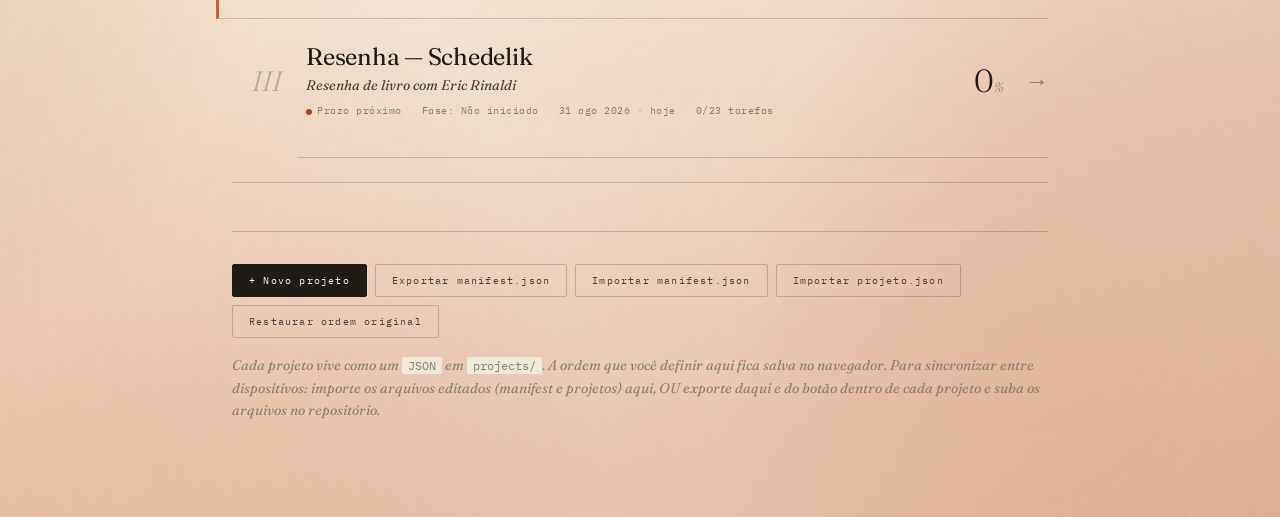
==== commit 28627e55: "Bigger waves, integrated slider+palette panel (12 colors), import & new project, no uppercase - Wave" ====
--- a/index.html
+++ b/index.html
@@ -72,15 +72,19 @@
 
 <footer class="footer">
   <div class="controls">
-    <button class="btn primary" onclick="exportManifest()">Exportar manifest.json</button>
+    <button class="btn primary" onclick="newProjectDialog()">+ Novo projeto</button>
+    <button class="btn" onclick="exportManifest()">Exportar manifest.json</button>
+    <button class="btn" onclick="document.getElementById('manifestImport').click()">Importar manifest.json</button>
+    <button class="btn" onclick="document.getElementById('projectImport').click()">Importar projeto.json</button>
     <button class="btn" onclick="resetProjectOrder()">Restaurar ordem original</button>
+    <input type="file" id="manifestImport" accept=".json" style="display:none" onchange="importManifestFile(event)">
+    <input type="file" id="projectImport" accept=".json" multiple style="display:none" onchange="importProjectFile(event)">
   </div>
   <p class="footer-note">
-    Cada projeto vive como um <code>JSON</code> em <code>projects/</code>.
-    A ordem que você definir aqui fica salva no navegador.
-    Para sincronizar entre dispositivos: exporte <code>manifest.json</code> e o
-    <code>progress.json</code> de cada projeto (dentro da página dele), e suba os
-    arquivos no repositório.
+    Cada projeto vive como um <code>JSON</code> em <code>projects/</code>. A ordem
+    que você definir aqui fica salva no navegador. Para sincronizar entre dispositivos:
+    importe os arquivos editados (manifest e projetos) aqui, OU exporte daqui e do
+    botão dentro de cada projeto e suba os arquivos no repositório.
   </p>
 </footer>
 
@@ -89,10 +93,13 @@
 <div class="toast" id="toast"></div>
 
 <div class="intensity-ctrl" id="intensityCtrl">
-  <span class="intensity-icon">◐</span>
-  <input type="range" class="intensity-range" id="intensityRange"
-    min="30" max="600" value="150" step="10"
-    oninput="setIntensity(this.value)">
+  <div class="intensity-row">
+    <span class="intensity-icon">◐</span>
+    <input type="range" class="intensity-range" id="intensityRange"
+      min="30" max="1000" value="150" step="10"
+      oninput="setIntensity(this.value)">
+  </div>
+  <!-- .palette-ctrl é injetada aqui pelo shared.js -->
 </div>
 
 <div class="mini-player" id="miniPlayer">
@@ -115,6 +122,14 @@
 function today() { return new Date(); }
 
 async function loadManifest() {
+  // Manifest importado pelo usuário tem prioridade sobre o JSON do repo
+  try {
+    const raw = localStorage.getItem('planning-repo:manifest-cache');
+    if (raw) {
+      const parsed = JSON.parse(raw);
+      if (parsed && Array.isArray(parsed.projects)) return parsed;
+    }
+  } catch (e) {}
   try {
     const res = await fetch('projects/manifest.json?t=' + Date.now());
     if (!res.ok) throw new Error('HTTP ' + res.status);
@@ -620,6 +635,109 @@
 
 render();
 
+// ── IMPORT manifest e projetos (sobrescreve localStorage) ──
+const MANIFEST_CACHE_KEY = 'planning-repo:manifest-cache';
+
+function importManifestFile(ev) {
+  const file = ev.target.files[0];
+  if (!file) return;
+  const reader = new FileReader();
+  reader.onload = (e) => {
+    try {
+      const data = JSON.parse(e.target.result);
+      if (!data.projects || !Array.isArray(data.projects)) {
+        throw new Error('formato inválido (esperado: { projects: [...] })');
+      }
+      localStorage.setItem(MANIFEST_CACHE_KEY, JSON.stringify(data));
+      // Limpa overrides e ordem porque o manifest agora é a fonte de verdade
+      try { localStorage.removeItem(MANIFEST_OVERRIDES_KEY); } catch (e) {}
+      try { localStorage.removeItem(PROJECT_ORDER_KEY); } catch (e) {}
+      render();
+      alert('manifest.json importado · ' + data.projects.length + ' projetos.');
+    } catch (err) {
+      alert('Arquivo inválido: ' + err.message);
+    }
+  };
+  reader.readAsText(file);
+  ev.target.value = '';
+}
+
+function importProjectFile(ev) {
+  const files = Array.from(ev.target.files || []);
+  if (!files.length) return;
+  let loaded = 0, errors = [];
+  let pending = files.length;
+  files.forEach(file => {
+    const reader = new FileReader();
+    reader.onload = (e) => {
+      try {
+        const data = JSON.parse(e.target.result);
+        if (!data.id || !Array.isArray(data.phases)) {
+          throw new Error('falta `id` ou `phases`');
+        }
+        localStorage.setItem(STORAGE_PREFIX + data.id, JSON.stringify(data));
+        loaded++;
+      } catch (err) {
+        errors.push(file.name + ': ' + err.message);
+      } finally {
+        pending--;
+        if (pending === 0) finalize();
+      }
+    };
+    reader.onerror = () => { errors.push(file.name); pending--; if (pending === 0) finalize(); };
+    reader.readAsText(file);
+  });
+  function finalize() {
+    render();
+    let msg = loaded + ' projeto(s) importado(s).';
+    if (errors.length) msg += '\nErros:\n' + errors.join('\n');
+    alert(msg);
+  }
+  ev.target.value = '';
+}
+
+// ── NEW PROJECT ─────────────────────────
+async function newProjectDialog() {
+  const name = (prompt('Nome do projeto') || '').trim();
+  if (!name) return;
+  // ID slug a partir do nome
+  const baseId = name.toLowerCase()
+    .normalize('NFD').replace(/[̀-ͯ]/g, '')
+    .replace(/[^a-z0-9]+/g, '-').replace(/^-+|-+$/g, '').slice(0, 40) || 'projeto';
+  // Garantir unicidade
+  const manifest = await loadManifest();
+  let id = baseId, n = 2;
+  while (manifest.projects.some(p => p.id === id)) {
+    id = baseId + '-' + n; n++;
+  }
+  const deadline = (prompt('Prazo final (YYYY-MM-DD)', '') || '').trim() || null;
+  const subtitle = (prompt('Subtítulo (opcional)', '') || '').trim();
+  const today = new Date().toISOString().slice(0, 10);
+  const newProj = {
+    id, name, subtitle: subtitle || undefined,
+    deadline: deadline || undefined,
+    lastUpdated: new Date().toISOString(),
+    phases: [{
+      id: 'fase-1',
+      name: 'Etapa I',
+      start: today,
+      end: deadline || today,
+      tasks: [],
+    }],
+  };
+  // Salva o projeto e o manifest no localStorage
+  localStorage.setItem(STORAGE_PREFIX + id, JSON.stringify(newProj));
+  manifest.projects.push({ id, name, subtitle: subtitle || undefined, deadline: deadline || undefined });
+  localStorage.setItem(MANIFEST_CACHE_KEY, JSON.stringify(manifest));
+  // Limpa override e ordem (o novo manifest cacheado é a fonte)
+  try { localStorage.removeItem(MANIFEST_OVERRIDES_KEY); } catch (e) {}
+  render();
+}
+
+window.newProjectDialog = newProjectDialog;
+window.importManifestFile = importManifestFile;
+window.importProjectFile = importProjectFile;
+
 // ── EXPORT MANIFEST / RESET ORDER ─────────
 async function exportManifest() {
   const manifest = await loadManifest();
--- a/assets/styles.css
+++ b/assets/styles.css
@@ -192,6 +192,46 @@
   --pal-c5: 195 165 80;
   --pal-c6: 100 100 50;
   --pal-c7: 180 135 70;
+}
+
+/* Brisa — mint suave + cream (ar fresco) */
+:root.palette-brisa {
+  --paper: #EFF1EB;
+  --paper-shade: #E4E8DD;
+  --paper-deep: #D2D7CA;
+  --accent: #5E978B;
+  --accent-deep: #3F786C;
+  --accent-soft: #8AB8AD;
+  --accent-tint: #D7E5DF;
+  --done: #C19A76;
+  --done-tint: #ECDDC9;
+  --pal-c1: 130 175 165;
+  --pal-c2: 95 140 130;
+  --pal-c3: 175 200 175;
+  --pal-c4: 70 110 100;
+  --pal-c5: 200 200 165;
+  --pal-c6: 130 150 145;
+  --pal-c7: 160 195 180;
+}
+
+/* Brasa — terracota intenso + carvão (vivid + dark contrast) */
+:root.palette-brasa {
+  --paper: #F2EBE3;
+  --paper-shade: #E5DCCE;
+  --paper-deep: #D2C8B5;
+  --accent: #B44A1E;
+  --accent-deep: #832F10;
+  --accent-soft: #D27A52;
+  --accent-tint: #F1D5C0;
+  --done: #4A4A45;
+  --done-tint: #D6D5D0;
+  --pal-c1: 200 80 30;
+  --pal-c2: 165 50 18;
+  --pal-c3: 90 80 75;
+  --pal-c4: 130 35 10;
+  --pal-c5: 215 130 70;
+  --pal-c6: 60 55 50;
+  --pal-c7: 175 95 50;
 }
 
 /* Noite — paleta escura (dark) */
@@ -363,7 +403,6 @@
   font-family: var(--mono);
   font-size: 10px;
   letter-spacing: 0.15em;
-  text-transform: uppercase;
   color: var(--ink-mute);
 }
 
@@ -504,7 +543,6 @@
 .section-heading {
   font-family: var(--serif);
   font-size: 0.875rem;
-  text-transform: uppercase;
   letter-spacing: 0.3em;
   color: var(--ink-mute);
   margin: 3rem 0 1.5rem;
@@ -540,7 +578,6 @@
   font-family: var(--mono);
   font-size: 10px;
   letter-spacing: 0.18em;
-  text-transform: uppercase;
   color: var(--ink-mute);
   margin-bottom: 0.5rem;
 }
@@ -1147,7 +1184,6 @@
   font-family: var(--mono);
   font-size: 10px;
   letter-spacing: 0.12em;
-  text-transform: uppercase;
   padding: 7px 14px;
   background: var(--ink);
   color: var(--paper);
@@ -1174,7 +1210,6 @@
   font-family: var(--mono);
   font-size: 11px;
   letter-spacing: 0.18em;
-  text-transform: uppercase;
   color: var(--ink-mute);
   margin-bottom: 1rem;
 }
@@ -1322,7 +1357,6 @@
   font-family: var(--mono);
   font-size: 10px;
   letter-spacing: 0.12em;
-  text-transform: uppercase;
   padding: 9px 16px;
   background: transparent;
   color: var(--ink-soft);
@@ -1427,7 +1461,6 @@
   font-family: var(--mono);
   font-size: 11px;
   letter-spacing: 0.15em;
-  text-transform: uppercase;
   color: var(--ink-faint);
 }
 
@@ -1486,7 +1519,6 @@
   font-size: 9px;
   color: var(--ink-faint);
   letter-spacing: 0.12em;
-  text-transform: uppercase;
   margin-top: 2px;
 }
 
@@ -1509,7 +1541,6 @@
   font-family: var(--mono);
   font-size: 9px;
   letter-spacing: 0.14em;
-  text-transform: uppercase;
   color: var(--ink-mute);
   margin-top: 3px;
 }
@@ -1595,7 +1626,6 @@
   color: var(--ink-mute);
   font-size: 9px;
   letter-spacing: 0.18em;
-  text-transform: uppercase;
 }
 
 .ql-panel[hidden] { display: none !important; }
@@ -1635,7 +1665,6 @@
   font-family: var(--mono);
   font-size: 9px;
   letter-spacing: 0.14em;
-  text-transform: uppercase;
   color: var(--ink-mute);
 }
 
@@ -1739,7 +1768,6 @@
   font-family: var(--mono);
   font-size: 10px;
   letter-spacing: 0.12em;
-  text-transform: uppercase;
   color: var(--accent-soft);
   text-decoration: none;
   flex-shrink: 0;
@@ -1771,7 +1799,7 @@
 }
 
 /* ============================================
-   INTENSITY CONTROL (regulador de cor)
+   INTENSITY + PALETTE — painel combinado top-right
    ============================================ */
 
 .intensity-ctrl {
@@ -1779,17 +1807,24 @@
   top: 0.75rem;
   right: 0.75rem;
   display: flex;
-  align-items: center;
+  flex-direction: column;
   gap: 6px;
   background: var(--paper-shade);
   border: 1px solid var(--rule);
-  padding: 5px 10px;
+  padding: 7px 10px;
   border-radius: 2px;
   z-index: 200;
-  opacity: 0.35;
+  opacity: 0.4;
   transition: opacity 0.25s;
+  width: 168px;
 }
 .intensity-ctrl:hover { opacity: 1; }
+
+.intensity-row {
+  display: flex;
+  align-items: center;
+  gap: 6px;
+}
 
 .intensity-icon {
   font-size: 13px;
@@ -1801,7 +1836,7 @@
 .intensity-range {
   -webkit-appearance: none;
   appearance: none;
-  width: 72px;
+  flex: 1;
   height: 3px;
   background: var(--rule);
   border-radius: 1px;
@@ -1829,30 +1864,23 @@
    PALETTE SELECTOR (ao lado do regulador ◐)
    ============================================ */
 
+/* Paleta agora vive DENTRO de .intensity-ctrl como grid 6×2. */
 .palette-ctrl {
-  position: fixed;
-  top: calc(0.75rem + 30px);   /* logo abaixo do intensity-ctrl */
-  right: 0.75rem;
-  display: flex;
-  flex-wrap: wrap;
-  max-width: 130px;
-  justify-content: flex-end;
-  align-items: center;
-  gap: 5px;
-  background: var(--paper-shade);
-  border: 1px solid var(--rule);
-  padding: 4px 7px;
-  border-radius: 2px;
-  z-index: 200;
-  opacity: 0.35;
-  transition: opacity 0.25s;
-}
-
-.palette-ctrl:hover { opacity: 1; }
+  display: grid;
+  grid-template-columns: repeat(6, 1fr);
+  gap: 4px 6px;
+  margin-top: 2px;
+  padding-top: 4px;
+  border-top: 1px solid var(--rule-soft);
+}
 
 .palette-opt {
-  width: 14px;
-  height: 14px;
+  width: 100%;
+  aspect-ratio: 1;
+  height: auto;
+  min-width: 14px;
+  max-width: 22px;
+  justify-self: center;
   border-radius: 50%;
   border: 1.5px solid transparent;
   cursor: pointer;
@@ -1861,11 +1889,11 @@
   transition: transform 0.15s, border-color 0.15s;
 }
 
-.palette-opt:hover { transform: scale(1.18); }
+.palette-opt:hover { transform: scale(1.22); }
 
 .palette-opt.active {
   border-color: var(--ink);
-  transform: scale(1.12);
+  transform: scale(1.15);
 }
 
 /* ============================================
@@ -1936,7 +1964,6 @@
   font-family: var(--mono);
   font-size: 10px;
   letter-spacing: 0.18em;
-  text-transform: uppercase;
   color: var(--ink-mute);
 }
 
@@ -1953,7 +1980,6 @@
   font-family: var(--mono);
   font-size: 10px;
   letter-spacing: 0.18em;
-  text-transform: uppercase;
   color: var(--ink-mute);
   white-space: nowrap;
 }
@@ -2182,7 +2208,6 @@
   font-family: var(--mono);
   font-size: 9px;
   letter-spacing: 0.12em;
-  text-transform: uppercase;
   color: var(--ink-mute);
 }
 
@@ -2228,7 +2253,6 @@
   font-family: var(--mono);
   font-size: 10px;
   letter-spacing: 0.1em;
-  text-transform: uppercase;
   padding: 7px 8px;
   background: transparent;
   color: var(--ink-soft);
@@ -2269,7 +2293,6 @@
   font-family: var(--mono);
   font-size: 9px;
   letter-spacing: 0.15em;
-  text-transform: uppercase;
   color: var(--ink-mute);
   flex-shrink: 0;
 }
@@ -2314,7 +2337,6 @@
   font-family: var(--mono);
   font-size: 10px;
   letter-spacing: 0.16em;
-  text-transform: uppercase;
   color: var(--ink-mute);
 }
 
@@ -2464,7 +2486,6 @@
   font-family: var(--mono);
   font-size: 10px;
   letter-spacing: 0.12em;
-  text-transform: uppercase;
   color: var(--ink-mute);
   cursor: pointer;
   outline: none;
@@ -2508,7 +2529,6 @@
 }
 
 .pomo-set-label {
-  text-transform: uppercase;
   font-size: 9px;
   letter-spacing: 0.15em;
 }
@@ -2595,7 +2615,6 @@
   font-family: var(--mono);
   font-size: 10px;
   letter-spacing: 0.12em;
-  text-transform: uppercase;
   padding: 5px 11px;
   border-radius: 2px;
   background: var(--paper-deep);
@@ -2666,7 +2685,6 @@
   font-family: var(--mono);
   font-size: 9px;
   letter-spacing: 0.16em;
-  text-transform: uppercase;
   color: var(--accent);
   background: var(--paper-shade);
   padding: 1px 6px;
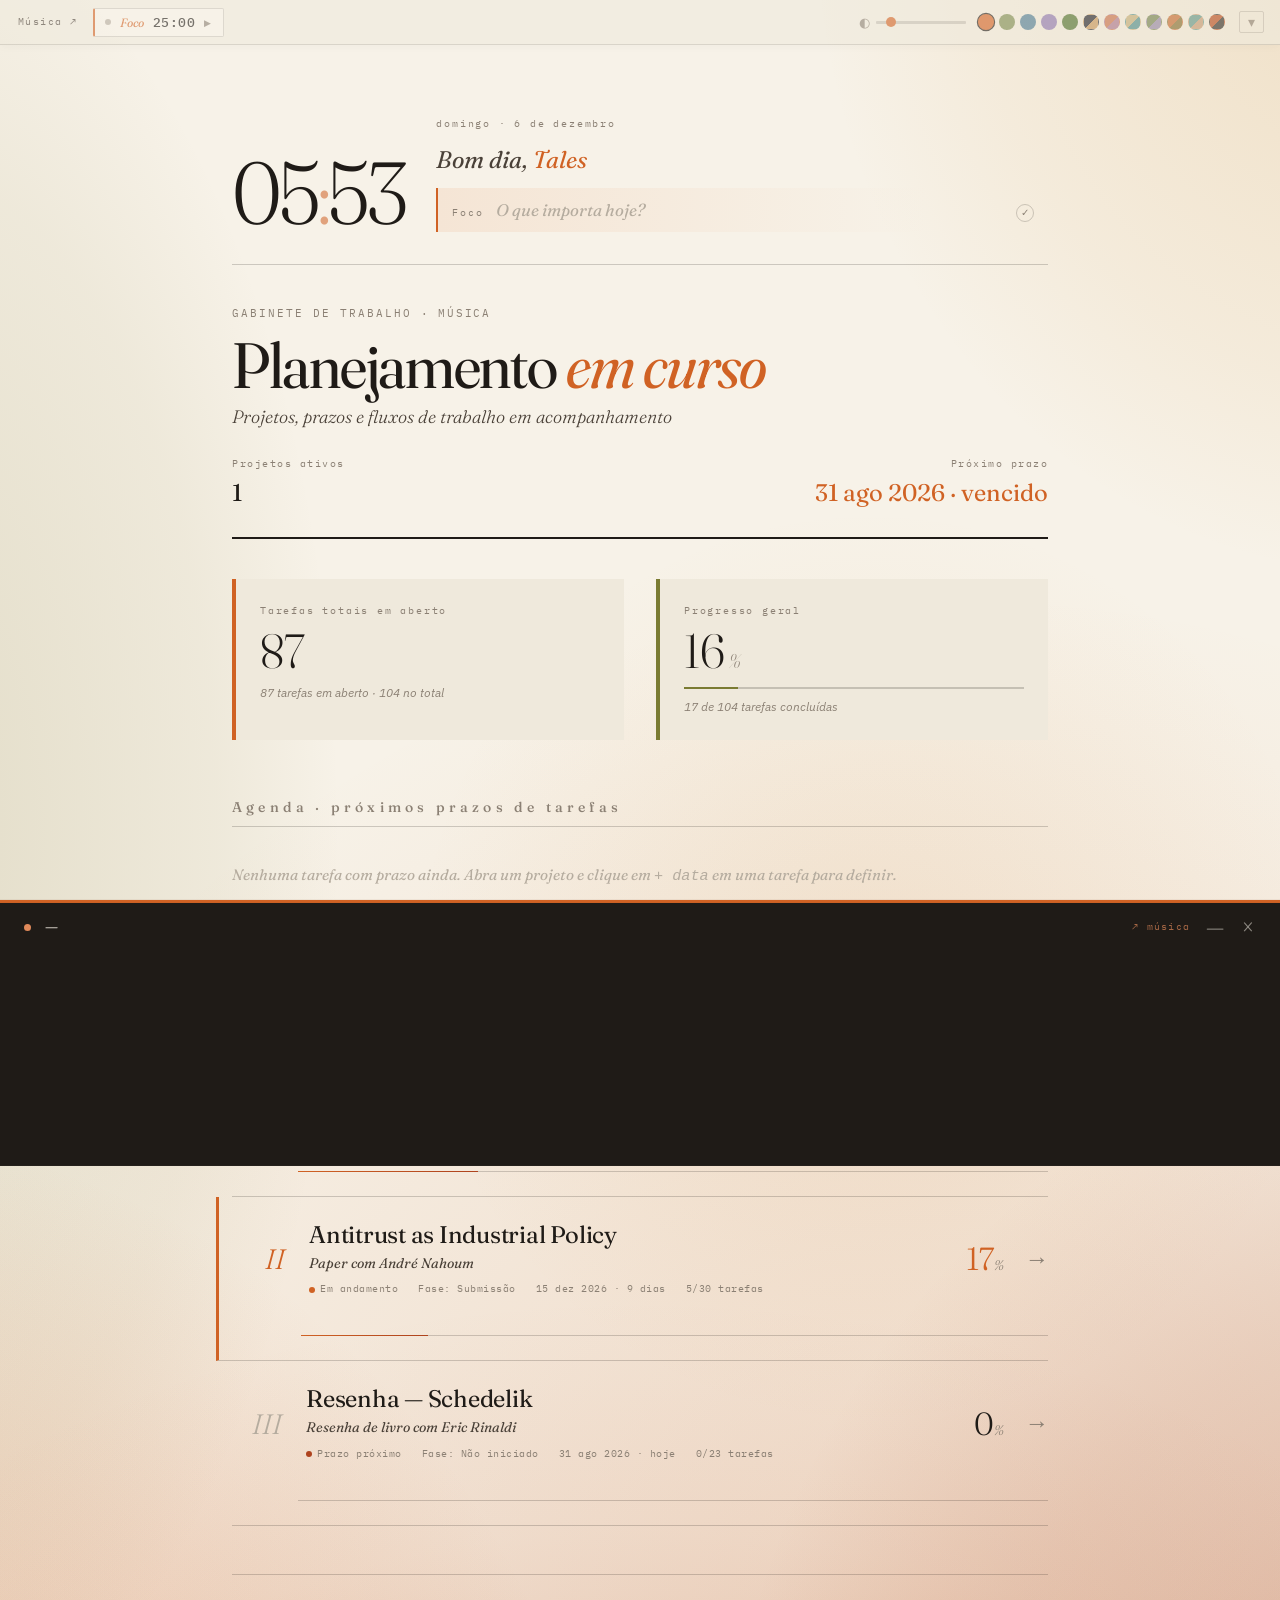
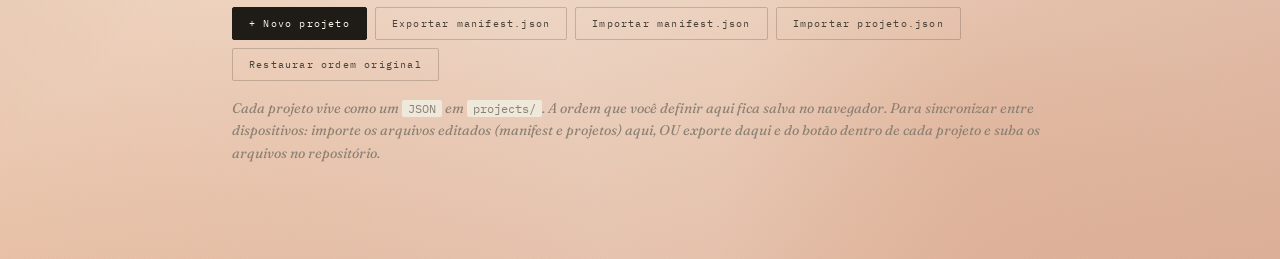
==== commit 50f37324: "Move pomodoro to top bar with integrated palette/slider/nav The pomodoro is now a fixed top bar (mir" ====
--- a/index.html
+++ b/index.html
@@ -91,16 +91,6 @@
 </div>
 
 <div class="toast" id="toast"></div>
-
-<div class="intensity-ctrl" id="intensityCtrl">
-  <div class="intensity-row">
-    <span class="intensity-icon">◐</span>
-    <input type="range" class="intensity-range" id="intensityRange"
-      min="30" max="1000" value="150" step="10"
-      oninput="setIntensity(this.value)">
-  </div>
-  <!-- .palette-ctrl é injetada aqui pelo shared.js -->
-</div>
 
 <div class="mini-player" id="miniPlayer">
   <div class="mini-player-bar">
@@ -761,20 +751,7 @@
 
 // Lista rápida agora vive em shared.js, dentro do painel do Pomodoro.
 
-// ── INTENSITY CONTROL ─────────────────────
-const INT_KEY = 'planning-repo:bg-intensity';
-function setIntensity(v) {
-  document.documentElement.style.setProperty('--bg-a', (v / 100).toFixed(2));
-  try { localStorage.setItem(INT_KEY, v); } catch(e) {}
-}
-window.setIntensity = setIntensity;
-try {
-  const sv = localStorage.getItem(INT_KEY);
-  if (sv) {
-    document.documentElement.style.setProperty('--bg-a', (sv / 100).toFixed(2));
-    document.getElementById('intensityRange').value = sv;
-  }
-} catch(e) {}
+// setIntensity + restauração agora vivem em shared.js (junto da barra superior).
 
 // ── MINI-PLAYER PERSISTENTE ───────────────
 const NP_KEY = 'planning-repo:nowplaying';
--- a/assets/styles.css
+++ b/assets/styles.css
@@ -1799,31 +1799,14 @@
 }
 
 /* ============================================
-   INTENSITY + PALETTE — painel combinado top-right
+   INTENSITY + PALETTE — agora vivem dentro de .top-bar
    ============================================ */
-
-.intensity-ctrl {
-  position: fixed;
-  top: 0.75rem;
-  right: 0.75rem;
-  display: flex;
-  flex-direction: column;
-  gap: 6px;
-  background: var(--paper-shade);
-  border: 1px solid var(--rule);
-  padding: 7px 10px;
-  border-radius: 2px;
-  z-index: 200;
-  opacity: 0.4;
-  transition: opacity 0.25s;
-  width: 168px;
-}
-.intensity-ctrl:hover { opacity: 1; }
 
 .intensity-row {
   display: flex;
   align-items: center;
   gap: 6px;
+  flex-shrink: 0;
 }
 
 .intensity-icon {
@@ -1836,7 +1819,7 @@
 .intensity-range {
   -webkit-appearance: none;
   appearance: none;
-  flex: 1;
+  width: 90px;
   height: 3px;
   background: var(--rule);
   border-radius: 1px;
@@ -1860,27 +1843,16 @@
   cursor: pointer;
 }
 
-/* ============================================
-   PALETTE SELECTOR (ao lado do regulador ◐)
-   ============================================ */
-
-/* Paleta agora vive DENTRO de .intensity-ctrl como grid 6×2. */
+/* Paleta inline na barra: linha única de 12 swatches */
 .palette-ctrl {
-  display: grid;
-  grid-template-columns: repeat(6, 1fr);
-  gap: 4px 6px;
-  margin-top: 2px;
-  padding-top: 4px;
-  border-top: 1px solid var(--rule-soft);
+  display: flex;
+  gap: 5px;
+  flex-shrink: 0;
 }
 
 .palette-opt {
-  width: 100%;
-  aspect-ratio: 1;
-  height: auto;
-  min-width: 14px;
-  max-width: 22px;
-  justify-self: center;
+  width: 16px;
+  height: 16px;
   border-radius: 50%;
   border: 1.5px solid transparent;
   cursor: pointer;
@@ -2065,47 +2037,67 @@
 }
 
 /* ============================================
-   POMODORO WIDGET (flutuante, persistente)
+   TOP BAR — pomodoro + slider + paletas + nav
    ============================================ */
 
-.pomo-widget {
+body { padding-top: 52px; }
+
+.top-bar {
   position: fixed;
-  bottom: 1.25rem;
-  left: 1.25rem;
+  top: 0; left: 0; right: 0;
   z-index: 250;
   font-family: var(--sans);
-  touch-action: none;
-}
-
-.pomo-widget.dragging {
-  opacity: 0.85;
-  transition: none;
-}
-
-.pomo-widget.dragging .pomo-pill {
-  cursor: grabbing;
-}
-
-.pomo-pill {
-  cursor: grab;
-}
-
-/* Ajuste quando o mini-player está ativo, para não sobrepor */
-.mini-player.active ~ .pomo-widget,
-body:has(.mini-player.active) .pomo-widget {
-  bottom: calc(215px + 3rem + 1rem);
-}
-
-body:has(.mini-player.active.minimized) .pomo-widget {
-  bottom: calc(3rem + 1rem);
-}
+  background: var(--paper-shade);
+  border-bottom: 1px solid var(--rule);
+  box-shadow: 0 2px 10px rgba(31, 27, 23, 0.05);
+  opacity: 0.6;
+  transition: opacity 0.25s;
+}
+
+.top-bar:hover,
+.top-bar.open { opacity: 1; }
+
+.top-bar.running { opacity: 0.85; }
+.top-bar.running:hover, .top-bar.running.open { opacity: 1; }
+
+.top-bar-row {
+  display: flex;
+  align-items: center;
+  gap: 0.875rem;
+  padding: 0.4rem 1rem;
+  min-height: 44px;
+}
+
+.top-bar-nav {
+  display: flex;
+  align-items: center;
+  gap: 0.75rem;
+  flex-shrink: 0;
+}
+
+.top-bar-link {
+  font-family: var(--mono);
+  font-size: 10px;
+  letter-spacing: 0.14em;
+  color: var(--ink-soft);
+  text-decoration: none;
+  padding: 4px 2px;
+  border-bottom: 1px solid transparent;
+  transition: color 0.15s, border-color 0.15s;
+}
+.top-bar-link:hover {
+  color: var(--accent);
+  border-bottom-color: var(--accent);
+}
+.top-bar-link.subtle { color: var(--ink-faint); }
+.top-bar-link.subtle:hover { color: var(--accent); }
 
 .pomo-pill {
   display: inline-flex;
   align-items: center;
   gap: 0.55rem;
-  padding: 7px 14px 7px 11px;
-  background: var(--paper-shade);
+  padding: 5px 12px 5px 10px;
+  background: var(--paper);
   border: 1px solid var(--rule);
   border-left: 2px solid var(--accent);
   border-radius: 2px;
@@ -2113,9 +2105,8 @@
   font-family: var(--mono);
   color: var(--ink);
   transition: all 0.2s;
-  font-size: 13px;
+  font-size: 12px;
   letter-spacing: 0.04em;
-  box-shadow: 0 2px 8px rgba(31, 27, 23, 0.06);
 }
 
 .pomo-pill:hover {
@@ -2123,12 +2114,12 @@
   background: var(--paper-deep);
 }
 
-.pomo-widget.running .pomo-pill {
+.top-bar.running .pomo-pill {
   border-left-color: var(--accent-deep);
   background: var(--paper-deep);
 }
 
-.pomo-widget.mode-break .pomo-pill {
+.top-bar.mode-break .pomo-pill {
   border-left-color: var(--done);
 }
 
@@ -2140,12 +2131,12 @@
   flex-shrink: 0;
 }
 
-.pomo-widget.running .pomo-pill-dot {
+.top-bar.running .pomo-pill-dot {
   background: var(--accent);
   animation: pomo-dot 1.6s ease-in-out infinite;
 }
 
-.pomo-widget.running.mode-break .pomo-pill-dot {
+.top-bar.running.mode-break .pomo-pill-dot {
   background: var(--done);
 }
 
@@ -2153,6 +2144,17 @@
   0%, 100% { opacity: 1; transform: scale(1); }
   50%      { opacity: 0.35; transform: scale(0.7); }
 }
+
+.pomo-pill-mode {
+  font-family: var(--serif);
+  font-style: italic;
+  font-variation-settings: "opsz" 14;
+  font-size: 12px;
+  color: var(--accent);
+  letter-spacing: 0;
+}
+
+.top-bar.mode-break .pomo-pill-mode { color: var(--done); }
 
 .pomo-pill-time {
   font-feature-settings: "tnum";
@@ -2167,24 +2169,50 @@
   letter-spacing: 0;
 }
 
-.pomo-widget.running .pomo-pill-icon { color: var(--accent); }
-.pomo-widget.running.mode-break .pomo-pill-icon { color: var(--done); }
+.top-bar.running .pomo-pill-icon { color: var(--accent); }
+.top-bar.running.mode-break .pomo-pill-icon { color: var(--done); }
+
+.top-bar-ctrls {
+  display: flex;
+  align-items: center;
+  gap: 0.75rem;
+  margin-left: auto;
+}
+
+.top-bar-toggle {
+  background: none;
+  border: 1px solid var(--rule);
+  color: var(--ink-mute);
+  cursor: pointer;
+  font-size: 14px;
+  line-height: 1;
+  padding: 3px 8px;
+  border-radius: 2px;
+  flex-shrink: 0;
+  transition: all 0.15s;
+}
+.top-bar-toggle:hover {
+  border-color: var(--ink);
+  color: var(--ink);
+}
 
 .pomo-panel {
   position: absolute;
-  bottom: calc(100% + 8px);
-  left: 0;
-  width: 260px;
+  top: 100%;
+  right: 1rem;
+  width: 320px;
+  max-height: calc(100vh - 60px);
+  overflow-y: auto;
   background: var(--paper);
   border: 1px solid var(--rule);
-  border-left: 3px solid var(--accent);
+  border-top: 3px solid var(--accent);
   padding: 1.1rem 1.25rem 1rem;
-  box-shadow: 0 6px 24px rgba(31, 27, 23, 0.12);
-  border-radius: 2px;
-}
-
-.pomo-widget.mode-break .pomo-panel {
-  border-left-color: var(--done);
+  box-shadow: 0 8px 24px rgba(31, 27, 23, 0.12);
+  border-radius: 0 0 2px 2px;
+}
+
+.top-bar.mode-break .pomo-panel {
+  border-top-color: var(--done);
 }
 
 .pomo-panel-head {
@@ -2561,41 +2589,36 @@
   60%      { transform: scale(1.02); }
 }
 
-.pomo-widget.flash .pomo-pill {
+.top-bar.flash .pomo-pill {
   animation: pomo-flash 1.6s ease-out;
 }
 
-@media (max-width: 640px) {
-  .pomo-panel { width: 240px; }
-  .pomo-widget { bottom: 1rem; left: 1rem; }
-}
-
-/* Mobile em paisagem: pouca altura. Ancora o pomodoro no canto superior-
-   esquerdo (acima dos controles top-right que vão pra esquerda), e abre
-   o painel para baixo em vez de para cima. */
-@media (max-height: 520px) and (orientation: landscape) {
-  .pomo-widget {
-    top: 0.5rem !important;
-    left: 0.5rem !important;
-    bottom: auto !important;
-    right: auto !important;
+/* Mobile: barra empilha em duas linhas, controles encolhem */
+@media (max-width: 720px) {
+  body { padding-top: 80px; }
+  .top-bar-row {
+    flex-wrap: wrap;
+    gap: 0.5rem;
+    padding: 0.45rem 0.75rem;
   }
+  .top-bar-ctrls {
+    order: 3;
+    width: 100%;
+    margin-left: 0;
+    justify-content: space-between;
+  }
+  .intensity-range { width: 70px; }
+  .palette-opt { width: 14px; height: 14px; }
   .pomo-panel {
-    bottom: auto;
-    top: calc(100% + 6px);
-    max-height: calc(100vh - 70px);
-    overflow-y: auto;
-    width: 280px;
+    right: 0.5rem;
+    left: 0.5rem;
+    width: auto;
   }
-  /* Se o mini-player estiver ativo, manter ainda no topo */
-  body:has(.mini-player.active) .pomo-widget {
-    top: 0.5rem !important;
-    bottom: auto !important;
-  }
-  body:has(.mini-player.active.minimized) .pomo-widget {
-    bottom: auto !important;
-    top: 0.5rem !important;
-  }
+}
+
+@media (max-width: 420px) {
+  .pomo-pill-mode { display: none; }
+  .top-bar-link { font-size: 9px; letter-spacing: 0.1em; }
 }
 
 /* ============================================
